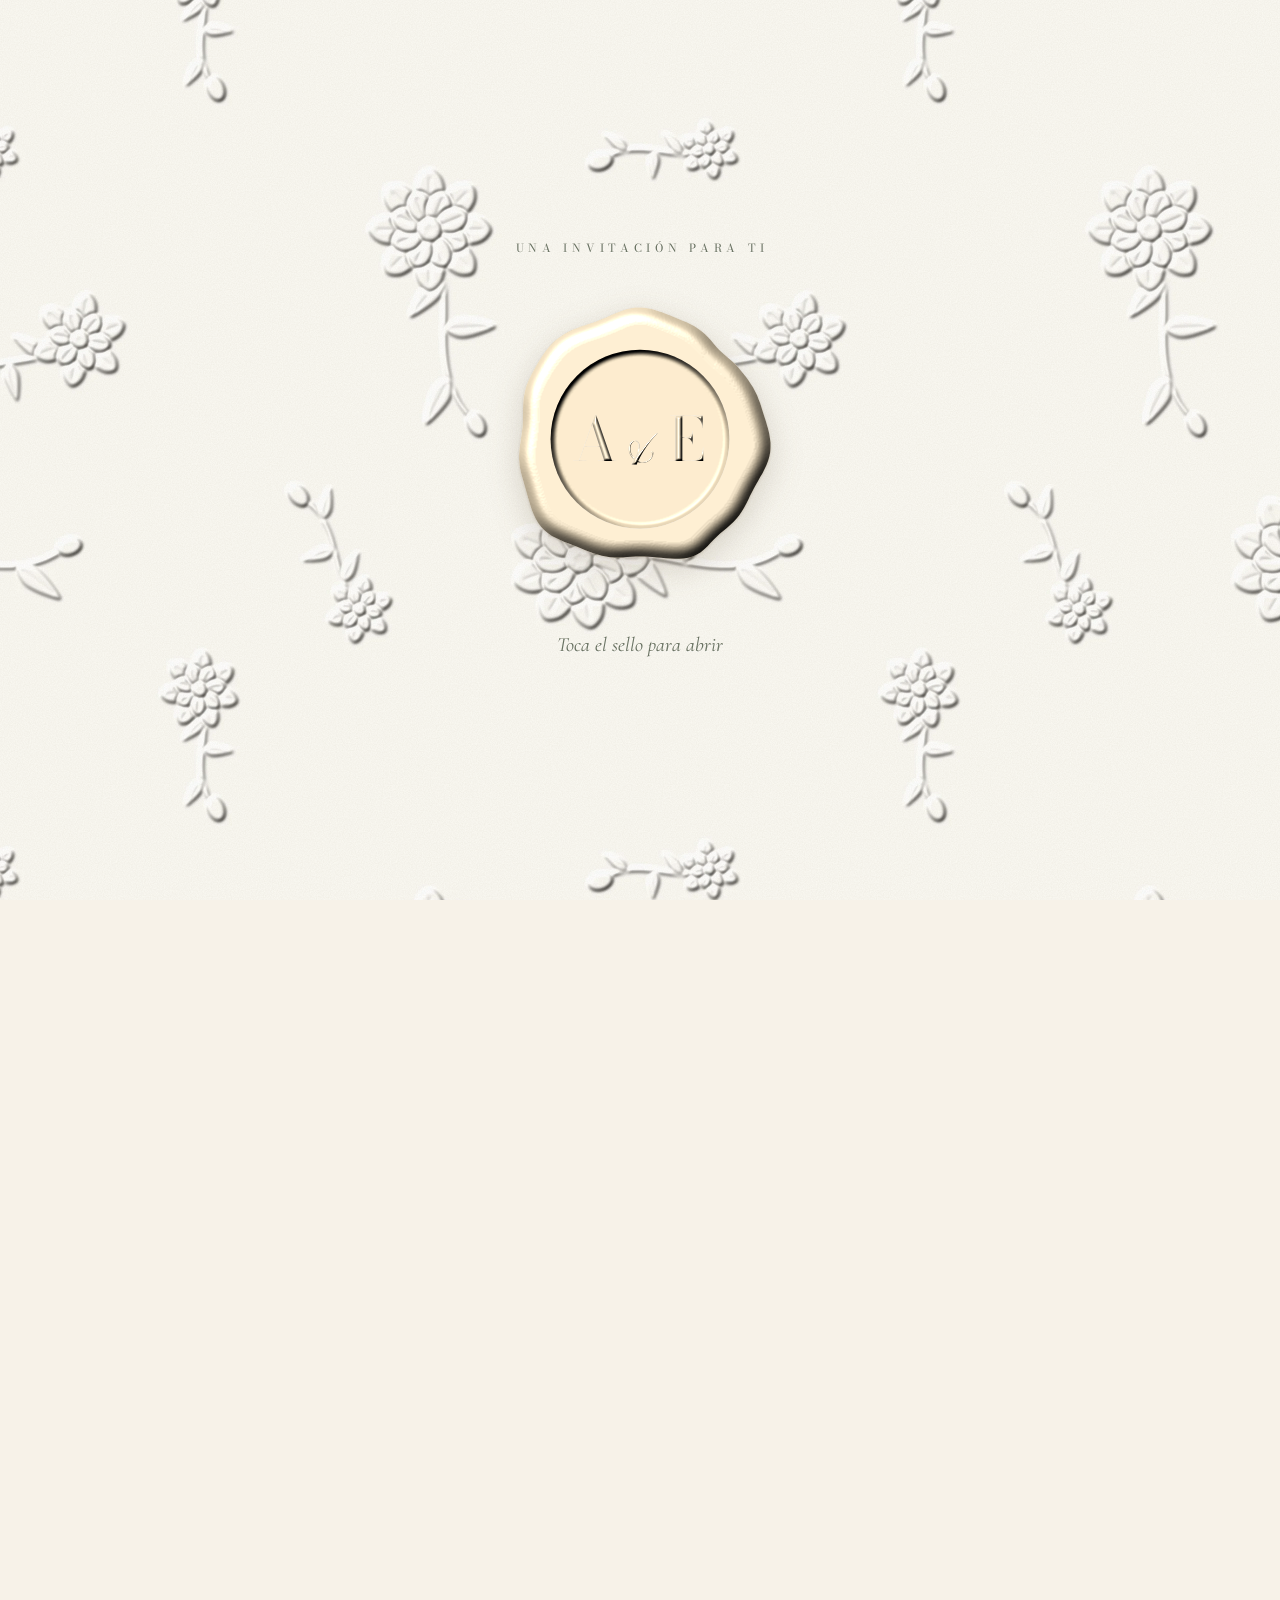
==== index.html @ f3f6ae19 "Unir main (sello de cera) con las aves del paraíso en acuarela Co-Authored-By: Claude Opus 5.5 <nore" ====
<!doctype html>
<html lang="es">
<head>
  <meta charset="utf-8">
  <meta name="viewport" content="width=device-width, initial-scale=1, viewport-fit=cover">
  <title>Alejandra &amp; Eliav · Nuestra boda</title>
  <meta name="description" content="Invitación a la ceremonia civil de Alejandra y Eliav en Casa Maka, Tetelpan, Ciudad de México.">
  <meta name="robots" content="noindex, nofollow">
  <meta name="theme-color" content="#F7F2E8">
  <meta name="color-scheme" content="light">
  <meta property="og:title" content="Alejandra &amp; Eliav · Nuestra boda">
  <meta property="og:description" content="Te invitamos a celebrar con nosotros en Tetelpan.">
  <meta property="og:type" content="website">
  <meta property="og:url" content="https://synode.space/">
  <link rel="icon" href="img/favicon.svg" type="image/svg+xml">
  <link rel="preconnect" href="https://fonts.googleapis.com">
  <link rel="preconnect" href="https://fonts.gstatic.com" crossorigin>
  <link rel="stylesheet" href="https://fonts.googleapis.com/css2?family=Bodoni+Moda:ital,opsz,wght@0,6..96,400..700;1,6..96,400..600&family=Cormorant+Garamond:ital,wght@0,400;0,500;1,300;1,400;1,500&family=Pinyon+Script&display=swap">
  <link rel="preload" as="image" href="img/escenas/relieve-flores.webp" type="image/webp">
  <link rel="preload" as="image" href="img/escenas/t-montes.webp" type="image/webp">
  <link rel="stylesheet" href="css/site.css">
  <script>document.documentElement.classList.add("js", "sellado");</script>
  <script src="js/config.js"></script>
</head>
<body>

<!-- Papel de algodón fijo y la marca de la plancha: no se mueven nunca -->
<div class="papel" aria-hidden="true"></div>
<div class="plancha" aria-hidden="true"></div>

<!-- Sello de cera crema: resina prensada con un sello de latón. Solo A & E, sin texto en la orilla. -->
<svg class="sprite" aria-hidden="true" focusable="false">
  <defs>
      <filter id="cera" x="-15%" y="-15%" width="130%" height="130%" color-interpolation-filters="sRGB">
        <feGaussianBlur in="SourceAlpha" stdDeviation="5.5" result="h"/>
        <feDiffuseLighting in="h" surfaceScale="7" diffuseConstant="1.14" lighting-color="#fff" result="dif"><feDistantLight azimuth="235" elevation="52"/></feDiffuseLighting>
        <feSpecularLighting in="h" surfaceScale="7" specularConstant="0.5" specularExponent="18" lighting-color="#fff" result="esp"><feDistantLight azimuth="235" elevation="52"/></feSpecularLighting>
        <feComposite in="dif" in2="SourceAlpha" operator="in" result="difIn"/>
        <feComposite in="esp" in2="SourceAlpha" operator="in" result="espIn"/>
        <feBlend in="SourceGraphic" in2="difIn" mode="multiply" result="base"/>
        <feComposite in="base" in2="espIn" operator="arithmetic" k2="1" k3="1"/>
      </filter>
      <filter id="cera-hundida" x="-15%" y="-15%" width="130%" height="130%" color-interpolation-filters="sRGB">
        <feGaussianBlur in="SourceAlpha" stdDeviation="2.4" result="h"/>
        <feDiffuseLighting in="h" surfaceScale="-4.5" diffuseConstant="1.22" lighting-color="#fff" result="dif"><feDistantLight azimuth="235" elevation="52"/></feDiffuseLighting>
        <feSpecularLighting in="h" surfaceScale="-4.5" specularConstant="0.28" specularExponent="14" lighting-color="#fff" result="esp"><feDistantLight azimuth="235" elevation="52"/></feSpecularLighting>
        <feComposite in="dif" in2="SourceAlpha" operator="in" result="difIn"/>
        <feComposite in="esp" in2="SourceAlpha" operator="in" result="espIn"/>
        <feBlend in="SourceGraphic" in2="difIn" mode="multiply" result="base"/>
        <feComposite in="base" in2="espIn" operator="arithmetic" k2="1" k3="1"/>
      </filter>
      <filter id="cera-letra" x="-15%" y="-15%" width="130%" height="130%" color-interpolation-filters="sRGB">
        <feGaussianBlur in="SourceAlpha" stdDeviation="1.1" result="h"/>
        <feDiffuseLighting in="h" surfaceScale="2.6" diffuseConstant="1.22" lighting-color="#fff" result="dif"><feDistantLight azimuth="235" elevation="52"/></feDiffuseLighting>
        <feSpecularLighting in="h" surfaceScale="2.6" specularConstant="0.45" specularExponent="22" lighting-color="#fff" result="esp"><feDistantLight azimuth="235" elevation="52"/></feSpecularLighting>
        <feComposite in="dif" in2="SourceAlpha" operator="in" result="difIn"/>
        <feComposite in="esp" in2="SourceAlpha" operator="in" result="espIn"/>
        <feBlend in="SourceGraphic" in2="difIn" mode="multiply" result="base"/>
        <feComposite in="base" in2="espIn" operator="arithmetic" k2="1" k3="1"/>
      </filter>
    <symbol id="sello-cera" viewBox="0 0 240 240">
      <path d="M227.5 120.0L228.0 123.8L228.0 127.6L227.8 131.3L227.1 135.1L226.1 138.7L224.7 142.3L223.1 145.7L221.4 149.1L219.5 152.3L217.7 155.5L215.9 158.7L214.1 161.9L212.5 165.1L210.9 168.3L209.4 171.6L207.7 174.8L206.0 178.0L204.1 181.1L202.0 184.1L199.8 186.9L197.3 189.6L194.6 192.1L191.9 194.4L189.1 196.7L186.3 199.1L183.7 201.5L181.1 204.0L178.5 206.7L175.9 209.5L173.2 212.1L170.3 214.5L167.1 216.5L163.7 218.1L160.0 219.1L156.3 219.7L152.5 220.0L148.7 220.0L144.9 219.8L141.2 219.5L137.5 219.2L133.9 218.8L130.3 218.4L126.9 218.2L123.4 218.0L120.0 218.0L116.6 218.1L113.1 218.3L109.6 218.5L106.1 218.8L102.6 218.9L99.0 218.9L95.4 218.6L91.9 218.1L88.4 217.4L84.9 216.5L81.5 215.3L78.1 214.1L74.8 212.8L71.4 211.4L68.0 210.1L64.6 208.7L61.1 207.4L57.5 206.0L54.0 204.5L50.5 202.8L47.1 201.0L43.9 198.8L40.9 196.4L38.3 193.6L35.9 190.6L33.9 187.3L32.2 183.8L30.7 180.2L29.5 176.6L28.4 172.9L27.3 169.3L26.3 165.7L25.3 162.2L24.3 158.7L23.3 155.2L22.3 151.7L21.4 148.3L20.7 144.8L20.2 141.2L19.9 137.6L19.9 134.1L20.1 130.5L20.5 127.0L21.0 123.5L21.5 120.0L22.1 116.6L22.5 113.2L22.9 109.8L23.1 106.4L23.2 102.9L23.2 99.4L23.2 95.9L23.3 92.3L23.5 88.7L24.0 85.0L24.7 81.5L25.6 78.0L26.8 74.6L28.3 71.2L29.9 68.0L31.6 64.7L33.3 61.6L35.2 58.4L37.1 55.2L39.1 52.1L41.2 49.0L43.4 46.1L45.9 43.2L48.5 40.6L51.3 38.1L54.3 35.9L57.4 33.9L60.7 32.1L64.1 30.5L67.5 29.1L71.0 27.8L74.5 26.7L77.9 25.5L81.4 24.4L84.7 23.1L88.1 21.8L91.4 20.4L94.8 18.9L98.2 17.4L101.7 16.0L105.2 14.6L108.8 13.5L112.5 12.6L116.2 12.1L120.0 12.0L123.8 12.2L127.5 12.8L131.2 13.7L134.8 14.8L138.3 16.0L141.8 17.4L145.2 18.7L148.6 20.1L152.0 21.5L155.4 22.9L158.7 24.3L161.9 25.9L165.1 27.6L168.1 29.5L171.0 31.7L173.7 34.0L176.3 36.6L178.7 39.2L181.0 41.9L183.3 44.6L185.6 47.1L188.1 49.5L190.7 51.7L193.3 54.0L196.0 56.2L198.5 58.6L201.0 61.2L203.2 63.9L205.4 66.6L207.6 69.4L209.7 72.3L211.7 75.3L213.6 78.3L215.3 81.5L216.9 84.7L218.2 88.1L219.5 91.5L220.6 94.9L221.7 98.4L222.8 101.9L223.9 105.4L225.0 109.0L226.0 112.6L226.9 116.3Z" fill="#E8D7B8" filter="url(#cera)"/>
      <circle cx="120" cy="121" r="74" fill="#E5D4B5" filter="url(#cera-hundida)"/>
      <g fill="#EADBBF" filter="url(#cera-letra)">
        <text x="82" y="139" text-anchor="middle" font-family="'Bodoni Moda', Georgia, serif" font-size="50" font-weight="500">A</text>
        <text x="120" y="142" text-anchor="middle" font-family="'Pinyon Script', cursive" font-size="54">&amp;</text>
        <text x="159" y="139" text-anchor="middle" font-family="'Bodoni Moda', Georgia, serif" font-size="50" font-weight="500">E</text>
      </g>
    </symbol>
  </defs>
</svg>

<!-- ============ SELLO DE ENTRADA: cera crema sobre papel blanco con flores en relieve; bloquea el scroll hasta abrirse ============ -->
<div class="intro" id="intro" role="dialog" aria-modal="true" aria-labelledby="intro-titulo">
  <p class="intro__para" id="intro-titulo">Una invitación para ti</p>

  <button class="sello" id="sello" type="button" aria-label="Abrir la invitación" disabled>
    <svg class="sello__arte" viewBox="0 0 240 240" aria-hidden="true"><use href="#sello-cera"/></svg>
    <span class="sello__aro" aria-hidden="true"></span>
  </button>

  <p class="intro__pista" aria-live="polite"><span class="intro__cargando">Preparando tu invitación…</span><span class="intro__toca">Toca el sello para abrir</span></p>
</div>

<main>

  <!-- ============ ESCENA 1 · Tetelpan y aves del paraíso ============ -->
  <section class="escena escena--tetelpan" id="inicio" data-escena aria-label="Nos casamos">
    <div class="escena__escenario">
      <div class="capas" aria-hidden="true">
        <img class="capa capa--ancha capa--montes" data-capa data-y="-3" src="img/escenas/t-montes.webp" alt="" width="1440" height="900" fetchpriority="high">
        <img class="capa capa--tallos" data-capa data-y="-6" data-s=".06" src="img/escenas/t-tallos.webp" alt="" width="504" height="1000">
        <img class="capa capa--pintura" data-capa data-y="-9" data-s=".1" src="img/escenas/t-pintura.webp" alt="" width="564" height="757">
        <img class="capa capa--ramo" data-capa data-y="-14" data-s=".12" src="img/escenas/t-ramo.webp" alt="" width="807" height="841">
      </div>

      <div class="escena__texto">
        <div class="fase fase--portada" data-fase="0 .64">
          <p class="volada prensa">Tetelpan · Ciudad de México</p>
          <h1 class="nombres">
            <span class="nombres__uno prensa letras">Alejandra</span>
            <span class="nombres__y prensa">&amp;</span>
            <span class="nombres__dos prensa letras">Eliav</span>
          </h1>
          <div class="fase fase--anidada" data-fase=".3 .64">
            <p class="sobrelinea prensa">Nos casamos · Ceremonia civil</p>
            <div class="filete prensa" aria-hidden="true"><span></span><i></i><span></span></div>
            <p class="fecha prensa" data-boda="fecha-larga">Fecha por confirmar</p>
          </div>
        </div>

        <div class="fase fase--invitacion" data-fase=".64 1.01">
          <span class="monograma prensa" aria-hidden="true">A<i>&amp;</i>E</span>
          <p class="parrafo-grande prensa">Queremos invitarte a conmemorar esta unión.</p>
          <div class="padres">
            <div class="prensa"><h2 class="etiqueta">Padres del novio</h2><p>Por confirmar</p></div>
            <div class="prensa"><h2 class="etiqueta">Padres de la novia</h2><p>Por confirmar</p></div>
          </div>
        </div>
      </div>

      <a class="desliza" href="#historia"><span>Desliza</span><i aria-hidden="true"></i></a>
    </div>
  </section>

  <!-- ============ SECCIÓN 2 · Fotos de la pareja ============ -->
  <section class="historia" id="historia" aria-labelledby="historia-titulo">
    <header class="encabezado">
      <p class="encabezado__script prensa">Nuestra historia</p>
      <h2 class="encabezado__titulo prensa" id="historia-titulo">Alejandra <i>&amp;</i> Eliav</h2>
      <div class="filete prensa" aria-hidden="true"><span></span><i></i><span></span></div>
    </header>

    <div class="album">
      <figure class="lamina lamina--1" data-vel="-.06">
        <div class="lamina__papel prensa">
          <div class="foto" data-foto="img/foto-1.webp"><span class="foto__ciego" aria-hidden="true">A<i>&amp;</i>E</span></div>
          <figcaption><span class="lamina__num">I</span>Cómo nos conocimos</figcaption>
        </div>
      </figure>
      <figure class="lamina lamina--2" data-vel=".08">
        <div class="lamina__papel prensa">
          <div class="foto" data-foto="img/foto-2.webp"><span class="foto__ciego" aria-hidden="true">A<i>&amp;</i>E</span></div>
          <figcaption><span class="lamina__num">II</span>La propuesta</figcaption>
        </div>
      </figure>
      <figure class="lamina lamina--3" data-vel="-.03">
        <div class="lamina__papel prensa">
          <div class="foto" data-foto="img/foto-3.webp"><span class="foto__ciego" aria-hidden="true">A<i>&amp;</i>E</span></div>
          <figcaption><span class="lamina__num">III</span>Para siempre</figcaption>
        </div>
      </figure>
    </div>
  </section>

  <!-- ============ ESCENA 3 · El arco de Casa Maka ============ -->
  <section class="escena escena--arco" id="lugar" data-escena aria-label="Dónde y cuándo">
    <div class="escena__escenario">
      <div class="capas capas--arco" aria-hidden="true">
        <img class="capa capa--ancha" data-capa data-y="-3" data-s=".05" src="img/escenas/a-muro.webp" alt="" width="2400" height="1500" loading="lazy">
        <img class="capa capa--ancha" data-capa data-y="-7" data-s=".07" src="img/escenas/a-enredadera.webp" alt="" width="2400" height="1500" loading="lazy">
        <img class="capa capa--ancha capa--bajo" data-capa data-y="-9" data-s=".14" src="img/escenas/a-plantas.webp" alt="" width="2400" height="1500" loading="lazy">
      </div>

      <div class="escena__texto escena__texto--arco">
        <div class="fase" data-fase="0 .36">
          <p class="encabezado__script prensa">Dónde y cuándo</p>
          <h2 class="lugar__nombre prensa letras">Casa Maka</h2>
          <p class="lugar__dir prensa">Calle Maka, Tetelpan, Ciudad de México</p>
        </div>
        <div class="fase" data-fase=".36 .68">
          <h3 class="etiqueta prensa">Ceremonia civil</h3>
          <p class="lugar__hora prensa">Hora por confirmar</p>
          <p class="lugar__dir prensa">Casa Maka · Tetelpan</p>
          <a class="boton prensa" href="https://www.google.com/maps/search/?api=1&amp;query=Casa%20Maka%2C%20Calle%20Maka%2C%20Tetelpan%2C%20Ciudad%20de%20M%C3%A9xico" target="_blank" rel="noopener">Ver mapa</a>
        </div>
        <div class="fase" data-fase=".68 1.01">
          <h3 class="etiqueta prensa">Recepción</h3>
          <p class="lugar__hora prensa">Hora por confirmar</p>
          <p class="lugar__dir prensa">Lugar por confirmar</p>
        </div>
      </div>
    </div>
  </section>

  <!-- ============ Cuenta regresiva ============ -->
  <section class="seccion" id="cuenta" aria-labelledby="cuenta-titulo">
    <header class="encabezado">
      <p class="encabezado__script prensa">Faltan</p>
      <h2 class="encabezado__titulo prensa" id="cuenta-titulo">Cuenta regresiva</h2>
    </header>
    <div class="cuenta" data-cuenta>
      <div class="prensa"><b data-c="d">—</b><span>Días</span></div>
      <div class="prensa"><b data-c="h">—</b><span>Horas</span></div>
      <div class="prensa"><b data-c="m">—</b><span>Minutos</span></div>
      <div class="prensa"><b data-c="s">—</b><span>Segundos</span></div>
    </div>
    <p class="nota prensa" data-cuenta-nota>La fecha se anunciará muy pronto.</p>
    <a class="boton boton--linea prensa" data-calendario href="#" target="_blank" rel="noopener" hidden>Agregar al calendario</a>
  </section>

  <!-- ============ Itinerario ============ -->
  <section class="seccion" id="itinerario" aria-labelledby="itinerario-titulo">
    <header class="encabezado">
      <p class="encabezado__script prensa">El gran día</p>
      <h2 class="encabezado__titulo prensa" id="itinerario-titulo">Itinerario</h2>
    </header>
    <ol class="programa">
      <li class="prensa"><span class="programa__que">Ceremonia civil</span><span class="programa__puntos" aria-hidden="true"></span><span class="programa__hora">— : —</span></li>
      <li class="prensa"><span class="programa__que">Cóctel de bienvenida</span><span class="programa__puntos" aria-hidden="true"></span><span class="programa__hora">— : —</span></li>
      <li class="prensa"><span class="programa__que">Entrada de los novios</span><span class="programa__puntos" aria-hidden="true"></span><span class="programa__hora">— : —</span></li>
      <li class="prensa"><span class="programa__que">Cena</span><span class="programa__puntos" aria-hidden="true"></span><span class="programa__hora">— : —</span></li>
      <li class="prensa"><span class="programa__que">Primer baile</span><span class="programa__puntos" aria-hidden="true"></span><span class="programa__hora">— : —</span></li>
      <li class="prensa"><span class="programa__que">¡A bailar!</span><span class="programa__puntos" aria-hidden="true"></span><span class="programa__hora">— : —</span></li>
    </ol>
  </section>

  <!-- ============ Detalles ============ -->
  <section class="seccion" id="detalles" aria-labelledby="detalles-titulo">
    <header class="encabezado">
      <p class="encabezado__script prensa">Para tomar en cuenta</p>
      <h2 class="encabezado__titulo prensa" id="detalles-titulo">Detalles</h2>
    </header>
    <div class="detalles">
      <article class="detalle prensa">
        <h3 class="etiqueta">Código de vestimenta</h3>
        <p class="detalle__grande">Formal rústico</p>
        <p>Te sugerimos tonos suaves y naturales. Reservamos el blanco para la novia.</p>
        <ul class="muestras" aria-label="Paleta sugerida">
          <li style="--c:#E9D3C6" title="Rubor"></li>
          <li style="--c:#EDE0BF" title="Mantequilla"></li>
          <li style="--c:#C3CDB6" title="Salvia"></li>
          <li style="--c:#B9C9CC" title="Maguey"></li>
          <li style="--c:#A8502E" title="Terracota"></li>
        </ul>
      </article>
      <article class="detalle prensa">
        <h3 class="etiqueta">Mesa de regalos</h3>
        <p class="detalle__grande">Tu presencia</p>
        <p>Es nuestro mejor regalo. Si deseas tener un detalle con nosotros, la mesa de regalos estará disponible próximamente.</p>
      </article>
      <article class="detalle prensa">
        <h3 class="etiqueta">Comparte</h3>
        <p class="detalle__grande" data-boda="hashtag">#AlejandraYEliav</p>
        <p>Usa nuestro hashtag en tus fotos para que podamos revivir el día contigo.</p>
      </article>
    </div>
  </section>

  <!-- ============ RSVP ============ -->
  <section class="seccion" id="confirmar" aria-labelledby="confirmar-titulo">
    <header class="encabezado">
      <p class="encabezado__script prensa">Te esperamos</p>
      <h2 class="encabezado__titulo prensa" id="confirmar-titulo">Confirma tu asistencia</h2>
      <p class="nota prensa" data-boda="confirmar-antes" hidden></p>
    </header>

    <form class="tarjeta rsvp prensa" id="rsvp" novalidate>
      <label class="campo">
        <span>Nombre completo</span>
        <input name="nombre" type="text" autocomplete="name" required>
      </label>
      <fieldset class="campo campo--opciones">
        <legend>¿Nos acompañas?</legend>
        <label><input type="radio" name="asiste" value="Sí, ahí estaré" checked> <span>Sí, ahí estaré</span></label>
        <label><input type="radio" name="asiste" value="No podré asistir"> <span>No podré asistir</span></label>
      </fieldset>
      <label class="campo">
        <span>Número de personas</span>
        <select name="personas">
          <option>1</option><option>2</option><option>3</option><option>4</option><option>5</option>
        </select>
      </label>
      <label class="campo">
        <span>Mensaje para los novios <em>(opcional)</em></span>
        <textarea name="mensaje" rows="3"></textarea>
      </label>
      <button class="boton" type="submit">Enviar confirmación</button>
      <p class="rsvp__estado" role="status" aria-live="polite"></p>
    </form>
  </section>

  <footer class="pie">
    <svg class="pie__sello prensa" viewBox="0 0 240 240" aria-hidden="true"><use href="#sello-cera"/></svg>
    <p class="pie__gracias prensa">Gracias por ser parte de nuestra historia</p>
    <p class="pie__fecha prensa" data-boda="fecha-corta"></p>
  </footer>
</main>

<script src="js/escenas.js"></script>
<script src="js/sello.js"></script>
<script src="js/invitacion.js"></script>
</body>
</html>
---- css/site.css ----
/* synode.space · Invitación de boda Alejandra & Eliav
   Impresión en prensa (letterpress) sobre papel de algodón fijo, con escenas de acuarela y gouache en parallax. */

:root {
  --papel: #F7F2E8;
  --papel-claro: #FCFAF5;
  --papel-sombra: #E7DFD0;
  --tinta: #2D3832;          /* verde casi negro, tinta de prensa */
  --tinta-suave: #66705F;
  --terracota: #A8502E;      /* ladrillo del arco */
  --terracota-osc: #84391D;
  --agave: #4F6F78;          /* azul del maguey */
  --oro: #B6975E;

  --f-display: "Bodoni Moda", "Didot", "Bodoni 72", Georgia, serif;
  --f-texto: "Cormorant Garamond", Garamond, Georgia, serif;
  --f-script: "Pinyon Script", "Snell Roundhand", cursive;

  /* Bajorrelieve: la tinta queda hundida en el papel */
  --hundido: 0 1px 0 rgba(255, 255, 255, .75), 0 -.5px 0 rgba(80, 60, 35, .22);
  --hundido-ciego: 0 1.5px 0 rgba(255, 255, 255, .95), 0 -1px 0 rgba(110, 85, 50, .28);
  --plancha: inset 0 2px 3px -1px rgba(90, 70, 45, .24), inset 0 -1px 0 rgba(255, 255, 255, .9), 0 1px 0 rgba(255, 255, 255, .8);

  --grano: url("data:image/svg+xml,%3Csvg xmlns='http://www.w3.org/2000/svg' width='280' height='280'%3E%3Cfilter id='g'%3E%3CfeTurbulence type='fractalNoise' baseFrequency='.85' numOctaves='3' stitchTiles='stitch'/%3E%3CfeColorMatrix values='0 0 0 0 .4 0 0 0 0 .33 0 0 0 0 .24 0 0 0 .13 0'/%3E%3C/filter%3E%3Crect width='100%25' height='100%25' filter='url(%23g)'/%3E%3C/svg%3E");
  --fibras: url("data:image/svg+xml,%3Csvg xmlns='http://www.w3.org/2000/svg' width='500' height='500'%3E%3Cfilter id='f'%3E%3CfeTurbulence type='fractalNoise' baseFrequency='.012 .16' numOctaves='2' seed='3' stitchTiles='stitch'/%3E%3CfeColorMatrix values='0 0 0 0 .55 0 0 0 0 .48 0 0 0 0 .38 0 0 0 .32 -.17'/%3E%3C/filter%3E%3Crect width='100%25' height='100%25' filter='url(%23f)'/%3E%3C/svg%3E");
  --moteado: url("data:image/svg+xml,%3Csvg xmlns='http://www.w3.org/2000/svg' width='700' height='700'%3E%3Cfilter id='m'%3E%3CfeTurbulence type='fractalNoise' baseFrequency='.01 .0157' numOctaves='4' seed='8' stitchTiles='stitch'/%3E%3CfeColorMatrix values='0 0 0 0 .62 0 0 0 0 .55 0 0 0 0 .44 0 0 0 .1 -.035'/%3E%3C/filter%3E%3Crect width='100%25' height='100%25' filter='url(%23m)'/%3E%3C/svg%3E");

  color-scheme: light;
}

*, *::before, *::after { box-sizing: border-box; }
html { -webkit-text-size-adjust: 100%; scroll-behavior: smooth; }

body {
  margin: 0;
  background: var(--papel);
  color: var(--tinta);
  font-family: var(--f-texto);
  font-size: clamp(1.08rem, 1rem + .35vw, 1.25rem);
  line-height: 1.6;
  -webkit-font-smoothing: antialiased;
  overflow-x: hidden;
}
main { position: relative; z-index: 1; overflow-x: clip; }
img { display: block; max-width: 100%; }
[hidden] { display: none !important; }
.sprite { position: absolute; width: 0; height: 0; overflow: hidden; }
a { color: inherit; }
button, input, select, textarea { font: inherit; color: inherit; }
:focus-visible { outline: 2px dashed var(--terracota); outline-offset: 4px; }

/* ===================== PAPEL FIJO ===================== */
/* Algodón crema con fibras, grano y moteado. Fijo: el contenido pasa por encima. 100lvh evita saltos en móvil. */
.papel {
  position: fixed; left: 0; top: 0; width: 100%; height: 100vh; height: 100lvh;
  z-index: 0; pointer-events: none;
  background:
    radial-gradient(ellipse at 50% 40%, transparent 55%, rgba(160, 130, 90, .1) 100%),
    var(--grano), var(--fibras), var(--moteado),
    var(--papel);
}
/* Marca de la plancha: el borde que deja la prensa alrededor del pliego */
.plancha {
  position: fixed; inset: clamp(8px, 1.6vw, 18px);
  z-index: 40; pointer-events: none;
  border-radius: 2px;
  box-shadow: var(--plancha);
}
.plancha::after {
  content: ""; position: absolute; inset: 7px;
  box-shadow: inset 0 1px 1px -.5px rgba(90, 70, 45, .2), inset 0 -.5px 0 rgba(255, 255, 255, .8);
}

/* ===================== SELLO DE ENTRADA ===================== */
html.sellado, html.sellado body { overflow: hidden; height: 100%; overscroll-behavior: none; }
.intro { display: none; }
.js .intro {
  position: fixed; inset: 0; z-index: 60;
  background: var(--grano), url("../img/escenas/relieve-flores.webp") center / 720px 720px repeat, #FCFBF8;
  display: grid; place-content: center; justify-items: center; gap: clamp(20px, 4vh, 38px);
  padding: 16px; text-align: center; touch-action: none;
  transition: opacity 1.3s ease, visibility 0s linear 1.3s;
}
.js main { opacity: 0; transition: opacity 1.4s ease .3s; }
.abierta main { opacity: 1; }
.intro.se-va { opacity: 0; visibility: hidden; }

.intro__para { margin: 0; font-family: var(--f-display); font-size: .7rem; letter-spacing: .42em; text-transform: uppercase; color: var(--tinta-suave); margin-right: -.42em; text-shadow: var(--hundido); }
.intro__pista { margin: 0; min-height: 1.6em; font-style: italic; color: var(--tinta-suave); text-shadow: var(--hundido); }
.intro__toca { display: none; }
.listo .intro__cargando { display: none; }
.listo .intro__toca { display: inline; animation: latido 2.6s ease-in-out infinite; }
.abriendo .intro__para, .abriendo .intro__pista { opacity: 0; transition: opacity .6s ease; }
@keyframes latido { 50% { opacity: .45; } }

.sello {
  position: relative; width: min(64vw, 290px); aspect-ratio: 1;
  padding: 0; border: 0; background: none; border-radius: 50%; cursor: pointer;
  -webkit-tap-highlight-color: transparent;
  opacity: 0; scale: .9;
  transition: opacity 1.2s ease, scale 1.2s cubic-bezier(.2, .8, .2, 1);
}
.listo .sello { opacity: 1; scale: 1; }
.sello:disabled { cursor: progress; }
.sello:focus-visible { outline-offset: 10px; }
.sello__arte {
  width: 100%; height: 100%; overflow: visible;
  filter: drop-shadow(0 1px 1px rgba(90, 70, 45, .18)) drop-shadow(0 10px 16px rgba(90, 70, 45, .2));
  transition: transform .5s cubic-bezier(.2, .8, .2, 1), filter .5s ease;
}
.listo .sello:hover .sello__arte { transform: translateY(-2px) rotate(-2deg); }
.sello__aro { position: absolute; inset: -9%; border-radius: 50%; box-shadow: var(--plancha); opacity: 0; pointer-events: none; }
.listo .sello__aro { animation: aro 2.6s ease-out infinite; }
@keyframes aro { 0% { transform: scale(.82); opacity: .9; } 100% { transform: scale(1.12); opacity: 0; } }

/* La perforadora baja: el sello se hunde, luego se levanta y se aparta */
.abriendo .sello { pointer-events: none; }
.abriendo .sello__aro { animation: none; }
.abriendo .sello__arte { transform: scale(.93); filter: drop-shadow(0 .5px .5px rgba(90, 70, 45, .3)) drop-shadow(0 3px 5px rgba(90, 70, 45, .2)); transition-duration: .22s; }
.intro.se-va .sello__arte { transform: translateY(-6vh) scale(1.08) rotate(-6deg); filter: blur(1.5px) drop-shadow(0 30px 30px rgba(90, 70, 45, .2)); transition: transform 1.3s cubic-bezier(.5, 0, .2, 1), filter 1.3s ease; }

/* ===================== PRENSA: aparición de la tinta por fases ===================== */
.etiqueta, .volada, .sobrelinea, .fecha, .nombres, .lugar__nombre, .encabezado__titulo, .parrafo-grande, .padres p,
.lugar__dir, .lugar__hora, .programa, .detalle, .nota, .cuenta, .pie, figcaption {
  text-shadow: var(--hundido);
}

.js .prensa {
  opacity: 0;
  transform: translateY(-5px) scale(1.012);
  filter: blur(2.4px);
  transition: opacity .5s ease, transform .6s ease, filter .5s ease;
}
.js .prensa.impresa {
  opacity: 1; transform: none; filter: none;
  transition: opacity 1s ease var(--rd, 0s), transform 1.2s cubic-bezier(.2, .8, .2, 1) var(--rd, 0s), filter 1s ease var(--rd, 0s);
}
/* Letra por letra, como tipos que golpean el papel */
.js .prensa.letras { opacity: 1; transform: none; filter: none; }
.letras__tipos { display: inline-block; white-space: nowrap; }
.letra { display: inline-block; }
.js .letras .letra {
  opacity: 0; transform: translateY(-.18em) scale(1.08); filter: blur(3px);
  transition: opacity .4s ease, transform .5s ease, filter .4s ease;
}
.js .letras.impresa .letra {
  opacity: 1; transform: none; filter: none;
  transition: opacity .7s ease calc(var(--rd, 0s) + var(--li) * 55ms), transform .9s cubic-bezier(.2, .9, .25, 1.1) calc(var(--rd, 0s) + var(--li) * 55ms), filter .7s ease calc(var(--rd, 0s) + var(--li) * 55ms);
}
.sr { position: absolute; width: 1px; height: 1px; margin: -1px; overflow: hidden; clip-path: inset(50%); white-space: nowrap; }

/* ===================== ESCENAS CON PARALLAX ===================== */
.escena { position: relative; height: 330vh; }
.escena--arco { height: 320vh; }
.escena__escenario { position: sticky; top: 0; height: 100vh; height: 100svh; overflow: hidden; }
.capas { position: absolute; inset: 0; }
.capa {
  position: absolute; max-width: none; height: auto;
  pointer-events: none; user-select: none; -webkit-user-drag: none;
  will-change: transform;
  opacity: 0;
  transition: opacity 1.8s ease var(--ld, 0s), filter 2.4s ease var(--ld, 0s);
  filter: blur(6px);
}
/* La acuarela «se seca» al cargar: de difusa a nítida, del fondo al frente */
.capa.lista { opacity: 1; filter: none; }
.capa:nth-child(2) { --ld: .25s; } .capa:nth-child(3) { --ld: .5s; } .capa:nth-child(4) { --ld: .6s; }
.capa:nth-child(5) { --ld: .85s; } .capa:nth-child(6) { --ld: 1s; }

.capa--ancha { left: 50%; bottom: 0; width: clamp(170vh, 114%, 250vh); translate: calc(-1 * var(--cx, 50%)) 0; }
.capa--bajo { bottom: -10vh; }
.escena--tetelpan { --cx: 55%; }
.capa--marco-izq { left: 0; bottom: 0; height: 112%; width: auto; translate: -24% 0; }
.capa--marco-der { right: 0; bottom: 0; height: 112%; width: auto; translate: 24% 0; }
/* Montes: la pintura se desvanece abajo, donde entran las aves del paraíso */
.capa--montes { -webkit-mask-image: linear-gradient(#000 64%, transparent 86%); mask-image: linear-gradient(#000 64%, transparent 86%); }
/* Composición de aves del paraíso en acuarela: tallos a la izquierda, pintura a la derecha, ramo al centro */
.capa--tallos, .capa--pintura, .capa--ramo { transform-origin: 50% 100%; width: auto; }
.capa--tallos { left: max(-2vw, -30px); bottom: -3vh; height: min(90vh, 112vw); }
.capa--pintura { right: -3vw; bottom: -7vh; height: min(80vh, 100vw); }
.capa--ramo { left: 50%; bottom: -14vh; height: min(58vh, 60vw); translate: -50% 0; }

.escena__texto {
  position: absolute; inset: 0; z-index: 5;
  display: grid; justify-items: center; align-content: start;
  padding: clamp(56px, 11vh, 130px) 24px 0;
  text-align: center;
  pointer-events: none;
}
/* Claro de papel detrás del texto: la tinta se lee sobre la bruma */
.escena__texto::before {
  content: ""; position: absolute; left: 50%; top: 4vh; translate: -50% 0;
  width: min(118vw, 980px); height: min(66vh, 600px);
  background: radial-gradient(closest-side, rgba(247, 242, 232, .78), rgba(247, 242, 232, .5) 55%, transparent);
  z-index: -1;
}
.escena__texto > .fase { grid-area: 1 / 1; width: min(100%, 760px); }
.fase.impresa { pointer-events: auto; }

/* ---------- Escena 1 ---------- */
.volada, .sobrelinea {
  margin: 0; font-family: var(--f-display); font-weight: 500; font-size: clamp(.62rem, .55rem + .3vw, .8rem);
  letter-spacing: .42em; text-transform: uppercase; color: var(--tinta-suave); margin-right: -.42em;
}
.volada { margin-bottom: clamp(14px, 2.4vh, 26px); }
.nombres { margin: 0; display: grid; justify-items: center; line-height: .92; font-weight: 400; }
.nombres__uno, .nombres__dos {
  font-family: var(--f-display); font-weight: 400; font-optical-sizing: auto;
  font-size: clamp(2.6rem, 1rem + 8vw, 6.4rem);
  letter-spacing: .02em; color: var(--tinta);
}
.nombres__y { font-family: var(--f-script); font-size: clamp(2.6rem, 1.6rem + 4vw, 4.6rem); color: var(--terracota); line-height: 1; margin: -.06em 0 -.12em; }
.fase--anidada { margin-top: clamp(16px, 3vh, 30px); }
.filete { display: flex; align-items: center; justify-content: center; gap: 12px; margin: 1em auto; }
.filete span { width: min(80px, 16vw); height: 1px; background: var(--tinta-suave); opacity: .55; box-shadow: 0 1px 0 rgba(255, 255, 255, .8); }
.filete i { width: 7px; height: 7px; rotate: 45deg; background: var(--terracota); box-shadow: 0 1px 0 rgba(255, 255, 255, .8); }
.fecha { margin: 0; font-family: var(--f-display); font-style: italic; font-size: clamp(1.05rem, .95rem + .6vw, 1.4rem); }

.monograma { display: inline-block; font-family: var(--f-display); font-weight: 500; font-size: clamp(2rem, 1.6rem + 2vw, 3rem); color: var(--terracota); letter-spacing: .04em; }
.monograma i, .pie__mono i, .encabezado__titulo i, .foto__ciego i { font-family: var(--f-script); font-style: normal; font-weight: 400; margin: 0 .06em; }
.parrafo-grande { margin: .5em auto 0; font-style: italic; font-weight: 400; font-size: clamp(1.4rem, 1.1rem + 1.4vw, 2.1rem); line-height: 1.35; max-width: 20ch; }
.padres { display: grid; grid-template-columns: repeat(2, minmax(0, 1fr)); gap: 24px; margin-top: clamp(22px, 4vh, 44px); }
.padres p { margin: 0; font-size: 1.1em; }
.etiqueta {
  margin: 0 0 .5em; font-family: var(--f-display); font-weight: 500; font-size: .72rem;
  letter-spacing: .32em; text-transform: uppercase; color: var(--terracota);
}

.desliza {
  position: absolute; bottom: clamp(18px, 4vh, 34px); left: 50%; translate: -50% 0; z-index: 6;
  display: grid; justify-items: center; gap: 6px; padding: 9px 14px 7px 18px;
  font-family: var(--f-display); font-size: .6rem; letter-spacing: .38em; text-transform: uppercase; text-decoration: none; color: var(--tinta);
  background: var(--grano), var(--papel); border-radius: 1px; box-shadow: 0 6px 14px -8px rgba(30, 40, 30, .5);
  transition: opacity .6s ease;
}
.desliza i { width: 1px; height: 18px; background: linear-gradient(var(--terracota), transparent); animation: gotea 2.2s ease-in-out infinite; transform-origin: top; }
.desliza.oculto { opacity: 0; pointer-events: none; }
@keyframes gotea { 0% { transform: scaleY(0); } 50% { transform: scaleY(1); } 100% { transform: scaleY(1); opacity: 0; } }

/* ---------- Escena 3: el arco ---------- */
.escena__texto--arco { padding-top: 44vh; color: #FFFDF8; }
.escena__texto--arco::before { content: none; }
.escena__texto--arco :is(.encabezado__script, .lugar__nombre, .lugar__dir, .lugar__hora, .etiqueta) {
  color: #FFFDF8;
  text-shadow: 0 1px 2px rgba(24, 18, 12, .6), 0 2px 14px rgba(24, 18, 12, .45), 0 0 34px rgba(24, 18, 12, .3);
}
.lugar__nombre { margin: 0; font-family: var(--f-display); font-weight: 400; font-size: clamp(2.4rem, 1.2rem + 5vw, 4.8rem); line-height: 1; letter-spacing: .03em; }
.lugar__hora { margin: 0; font-family: var(--f-script); font-size: clamp(1.9rem, 1.5rem + 1.6vw, 2.6rem); color: var(--terracota); line-height: 1.2; }
.lugar__dir { margin: .3em 0 0; font-style: italic; color: var(--tinta-suave); font-size: 1.1em; }

/* ===================== ENCABEZADOS Y BOTONES ===================== */
.encabezado { text-align: center; margin-bottom: clamp(36px, 6vw, 64px); }
.encabezado__script { margin: 0; font-family: var(--f-script); font-size: clamp(1.9rem, 1.4rem + 2vw, 2.8rem); line-height: 1.1; color: var(--terracota); text-shadow: var(--hundido); }
.encabezado__titulo {
  margin: .1em 0 0; font-family: var(--f-display); font-weight: 500;
  font-size: clamp(1.25rem, 1rem + 1.6vw, 2.1rem); letter-spacing: .22em; text-transform: uppercase; margin-right: -.22em;
}
.encabezado__titulo i { text-transform: none; letter-spacing: 0; color: var(--terracota); font-size: 1.3em; }
.nota { font-style: italic; color: var(--tinta-suave); margin: 1.2em auto 0; }

.boton {
  display: inline-block; margin-top: 1.3em; padding: .9em 2.2em;
  font-family: var(--f-display); font-weight: 500; font-size: .72rem; letter-spacing: .3em; text-transform: uppercase; text-decoration: none;
  color: var(--papel-claro); background: var(--terracota);
  border: 0; border-radius: 1px; cursor: pointer;
  box-shadow: inset 0 1px 2px rgba(60, 20, 5, .35), 0 1px 0 rgba(255, 255, 255, .8);
  transition: background .3s ease, color .3s ease;
}
.boton:hover { background: var(--terracota-osc); }
.boton--linea { color: var(--terracota); background: transparent; box-shadow: var(--plancha), inset 0 0 0 1px rgba(168, 80, 46, .55); }
.boton--linea:hover { color: var(--papel-claro); background: var(--terracota); }

/* ===================== SECCIÓN 2: FOTOS ===================== */
.historia { position: relative; padding: clamp(110px, 16vw, 200px) 16px clamp(120px, 18vw, 220px); }
.album {
  display: grid; grid-template-columns: 1fr 1.25fr 1fr; align-items: start;
  gap: clamp(20px, 4vw, 56px); width: min(100%, 1120px); margin: 0 auto;
}
.lamina { margin: 0; will-change: transform; }
.lamina--1 { rotate: -2.2deg; margin-top: 60px; }
.lamina--2 { rotate: 1.2deg; }
.lamina--3 { rotate: -.8deg; margin-top: 130px; }
.lamina__papel {
  padding: clamp(10px, 1.4vw, 16px) clamp(10px, 1.4vw, 16px) 0;
  background: var(--grano), var(--papel-claro);
  box-shadow: 0 1px 1px rgba(60, 45, 30, .08), 0 14px 30px -16px rgba(70, 50, 30, .45), 0 2px 6px -2px rgba(70, 50, 30, .15);
}
.foto {
  position: relative; aspect-ratio: 4 / 5; display: grid; place-items: center; overflow: hidden;
  background:
    radial-gradient(ellipse at 30% 30%, rgba(233, 211, 198, .9), transparent 60%),
    radial-gradient(ellipse at 70% 75%, rgba(185, 201, 204, .8), transparent 60%),
    var(--papel);
  background-size: cover; background-position: center;
  box-shadow: inset 0 2px 4px rgba(60, 45, 30, .25), inset 0 0 0 1px rgba(60, 45, 30, .12);
}
.lamina--2 .foto { aspect-ratio: 5 / 6; }
.foto.con-foto { background-size: cover; }
/* Monograma en relieve ciego (sin tinta) mientras no hay foto */
.foto__ciego { font-family: var(--f-display); font-weight: 500; font-size: clamp(1.8rem, 1rem + 2.4vw, 2.8rem); color: rgba(247, 242, 232, .9); text-shadow: var(--hundido-ciego); }
.foto.con-foto .foto__ciego { display: none; }
.lamina figcaption { display: flex; align-items: baseline; justify-content: center; gap: .6em; padding: .8em .4em 1em; font-style: italic; font-size: 1.1em; }
.lamina__num { font-family: var(--f-display); font-style: normal; font-size: .7rem; letter-spacing: .2em; color: var(--terracota); }

/* ===================== SECCIONES DE TEXTO ===================== */
.seccion { position: relative; padding: clamp(80px, 13vw, 150px) 16px; text-align: center; }

/* Cuenta regresiva: círculos hundidos por la plancha */
.cuenta { display: grid; grid-template-columns: repeat(4, minmax(0, 1fr)); gap: clamp(8px, 2.4vw, 28px); max-width: 640px; margin: 0 auto; }
.cuenta div {
  aspect-ratio: 1; border-radius: 50%; display: grid; place-content: center;
  box-shadow: var(--plancha);
}
.cuenta b { font-family: var(--f-display); font-weight: 400; font-size: clamp(1.4rem, .9rem + 3vw, 2.9rem); line-height: 1; font-variant-numeric: tabular-nums lining-nums; }
.cuenta span { margin-top: .4em; font-family: var(--f-display); font-size: clamp(.48rem, .42rem + .3vw, .66rem); letter-spacing: .22em; text-transform: uppercase; color: var(--tinta-suave); margin-right: -.22em; }

/* Itinerario: como el programa impreso de una cena */
.programa { list-style: none; margin: 0 auto; padding: 0; max-width: 560px; display: grid; gap: 18px; }
.programa li { display: flex; align-items: baseline; gap: 12px; text-align: left; font-size: 1.18em; }
.programa__que { font-style: italic; }
.programa__puntos { flex: 1; border-bottom: 2px dotted rgba(102, 112, 95, .45); translate: 0 -.3em; min-width: 24px; }
.programa__hora { font-family: var(--f-display); font-size: .82em; letter-spacing: .14em; color: var(--terracota); font-variant-numeric: tabular-nums; }

/* Detalles: tres columnas separadas por filetes hundidos */
.detalles { display: grid; grid-template-columns: repeat(3, minmax(0, 1fr)); width: min(100%, 1040px); margin: 0 auto; }
.detalle { padding: 10px clamp(18px, 3vw, 40px); }
.detalle + .detalle { box-shadow: -1px 0 0 rgba(90, 70, 45, .2), -2px 0 0 rgba(255, 255, 255, .8); }
.detalle p { margin: .3em 0 0; }
.detalle__grande { font-family: var(--f-script); font-size: 2rem; color: var(--terracota); line-height: 1.3; overflow-wrap: anywhere; }
.muestras { list-style: none; display: flex; justify-content: center; gap: 10px; padding: 0; margin: 18px 0 0; }
.muestras li { width: 28px; height: 28px; border-radius: 50%; background: var(--c); box-shadow: inset 0 1.5px 2px rgba(60, 40, 20, .3), 0 1px 0 rgba(255, 255, 255, .9); }

/* ===================== RSVP: tarjeta gruesa con la huella de la plancha ===================== */
.tarjeta {
  position: relative; width: min(100%, 580px); margin: 0 auto;
  padding: clamp(36px, 6vw, 56px) clamp(22px, 5vw, 52px);
  background: var(--grano), var(--papel-claro);
  box-shadow: 0 1px 1px rgba(60, 45, 30, .08), 0 22px 40px -24px rgba(70, 50, 30, .5);
}
.tarjeta::before { content: ""; position: absolute; inset: 12px; box-shadow: var(--plancha); pointer-events: none; }
.rsvp { display: grid; gap: 24px; text-align: left; }
.campo { display: grid; gap: 4px; border: 0; margin: 0; padding: 0; }
.campo > span, .campo legend { font-family: var(--f-display); font-weight: 500; font-size: .66rem; letter-spacing: .26em; text-transform: uppercase; color: var(--tinta-suave); padding: 0; }
.campo em { text-transform: none; letter-spacing: 0; font-family: var(--f-texto); }
.campo input[type="text"], .campo select, .campo textarea {
  width: 100%; padding: .45em .1em;
  background: transparent; border: 0; border-radius: 0;
  box-shadow: 0 1px 0 rgba(90, 70, 45, .35), 0 2px 0 rgba(255, 255, 255, .9);
  font-size: 1.12em; transition: box-shadow .2s ease;
}
.campo textarea { resize: vertical; }
.campo input:focus, .campo select:focus, .campo textarea:focus { outline: none; box-shadow: 0 2px 0 var(--terracota); }
.campo--opciones { display: flex; flex-wrap: wrap; gap: 10px 26px; }
.campo--opciones legend { width: 100%; margin-bottom: 6px; }
.campo--opciones label { display: inline-flex; align-items: center; gap: 8px; cursor: pointer; }
.campo--opciones input { accent-color: var(--terracota); width: 18px; height: 18px; }
.rsvp .boton { justify-self: center; margin-top: 4px; }
.rsvp__estado { margin: 0; min-height: 1.4em; text-align: center; font-style: italic; color: var(--terracota-osc); }

/* ===================== PIE ===================== */
/* Pie: papel blanco con flores en relieve y el sello de cera */
.pie {
  position: relative; padding: clamp(110px, 14vw, 170px) 16px clamp(90px, 11vw, 130px); text-align: center;
  background: var(--grano), url("../img/escenas/relieve-flores.webp") center top / 720px 720px repeat, #FCFBF8;
  -webkit-mask-image: linear-gradient(transparent, #000 90px); mask-image: linear-gradient(transparent, #000 90px);
}
.pie__sello {
  display: block; width: clamp(120px, 26vw, 170px); height: auto; margin: 0 auto; overflow: visible;
  filter: drop-shadow(0 1px 1px rgba(90, 70, 45, .18)) drop-shadow(0 10px 14px rgba(90, 70, 45, .2));
}
.js .pie__sello.prensa { transform: translateY(-14px) scale(1.06) rotate(-4deg); }
.js .pie__sello.prensa.impresa { transform: rotate(-4deg); transition-duration: 1s, 1.2s, 1s; }
.pie__gracias { margin: .7em 0 .3em; font-style: italic; font-size: 1.2em; }
.pie__fecha { margin: 0; font-family: var(--f-display); letter-spacing: .3em; font-size: .78rem; color: var(--tinta-suave); }

/* ===================== PANTALLAS ANGOSTAS ===================== */
@media (max-width: 760px) {
  .album { grid-template-columns: 1fr; gap: 56px; width: min(100%, 420px); }
  .lamina--1 { margin: 0 12% 0 0; }
  .lamina--2 { margin: 0 0 0 10%; }
  .lamina--3 { margin: 0 6% 0 4%; }
  .detalles { grid-template-columns: 1fr; gap: 26px; width: min(100%, 460px); }
  .detalle + .detalle { box-shadow: 0 -1px 0 rgba(90, 70, 45, .2), 0 -2px 0 rgba(255, 255, 255, .8); padding-top: 34px; }
}
/* Teléfono vertical: los árboles enmarcan solo la mitad baja y el texto queda sobre el cielo */
@media (max-aspect-ratio: 4/5) {
  .capa--marco-izq { height: 62%; translate: -50% 0; }
  .capa--marco-der { height: 62%; translate: 50% 0; }
  .capa--tallos { height: 60%; left: -10vw; }
  .capa--pintura { height: 50%; right: -16vw; }
  .capa--ramo { height: auto; width: 88vw; bottom: -9vh; }
  .escena__texto { padding-top: clamp(64px, 10vh, 110px); }
  .escena__texto--arco { padding-top: 54vh; }
  /* El arco más lejos para que quepan el maguey y el órgano */
  .escena--arco { --cx: 55%; }
  .capas--arco .capa--ancha { width: 112vh; }
  .capas--arco .capa--bajo { bottom: -6vh; }
  .padres { grid-template-columns: 1fr; gap: 14px; }
}
@media (max-width: 420px) {
  .programa li { font-size: 1.05em; gap: 8px; }
}

/* ===================== MOVIMIENTO REDUCIDO ===================== */
@media (prefers-reduced-motion: reduce) {
  html { scroll-behavior: auto; }
  .js .prensa, .js .letras .letra, .capa, .sello, .sello__arte, .intro, main { transition-duration: .01ms !important; transition-delay: 0s !important; }
  .sello__aro, .intro__toca { animation: none !important; }
  .desliza i { animation: none; }
}
.nombres:focus { outline: none; }
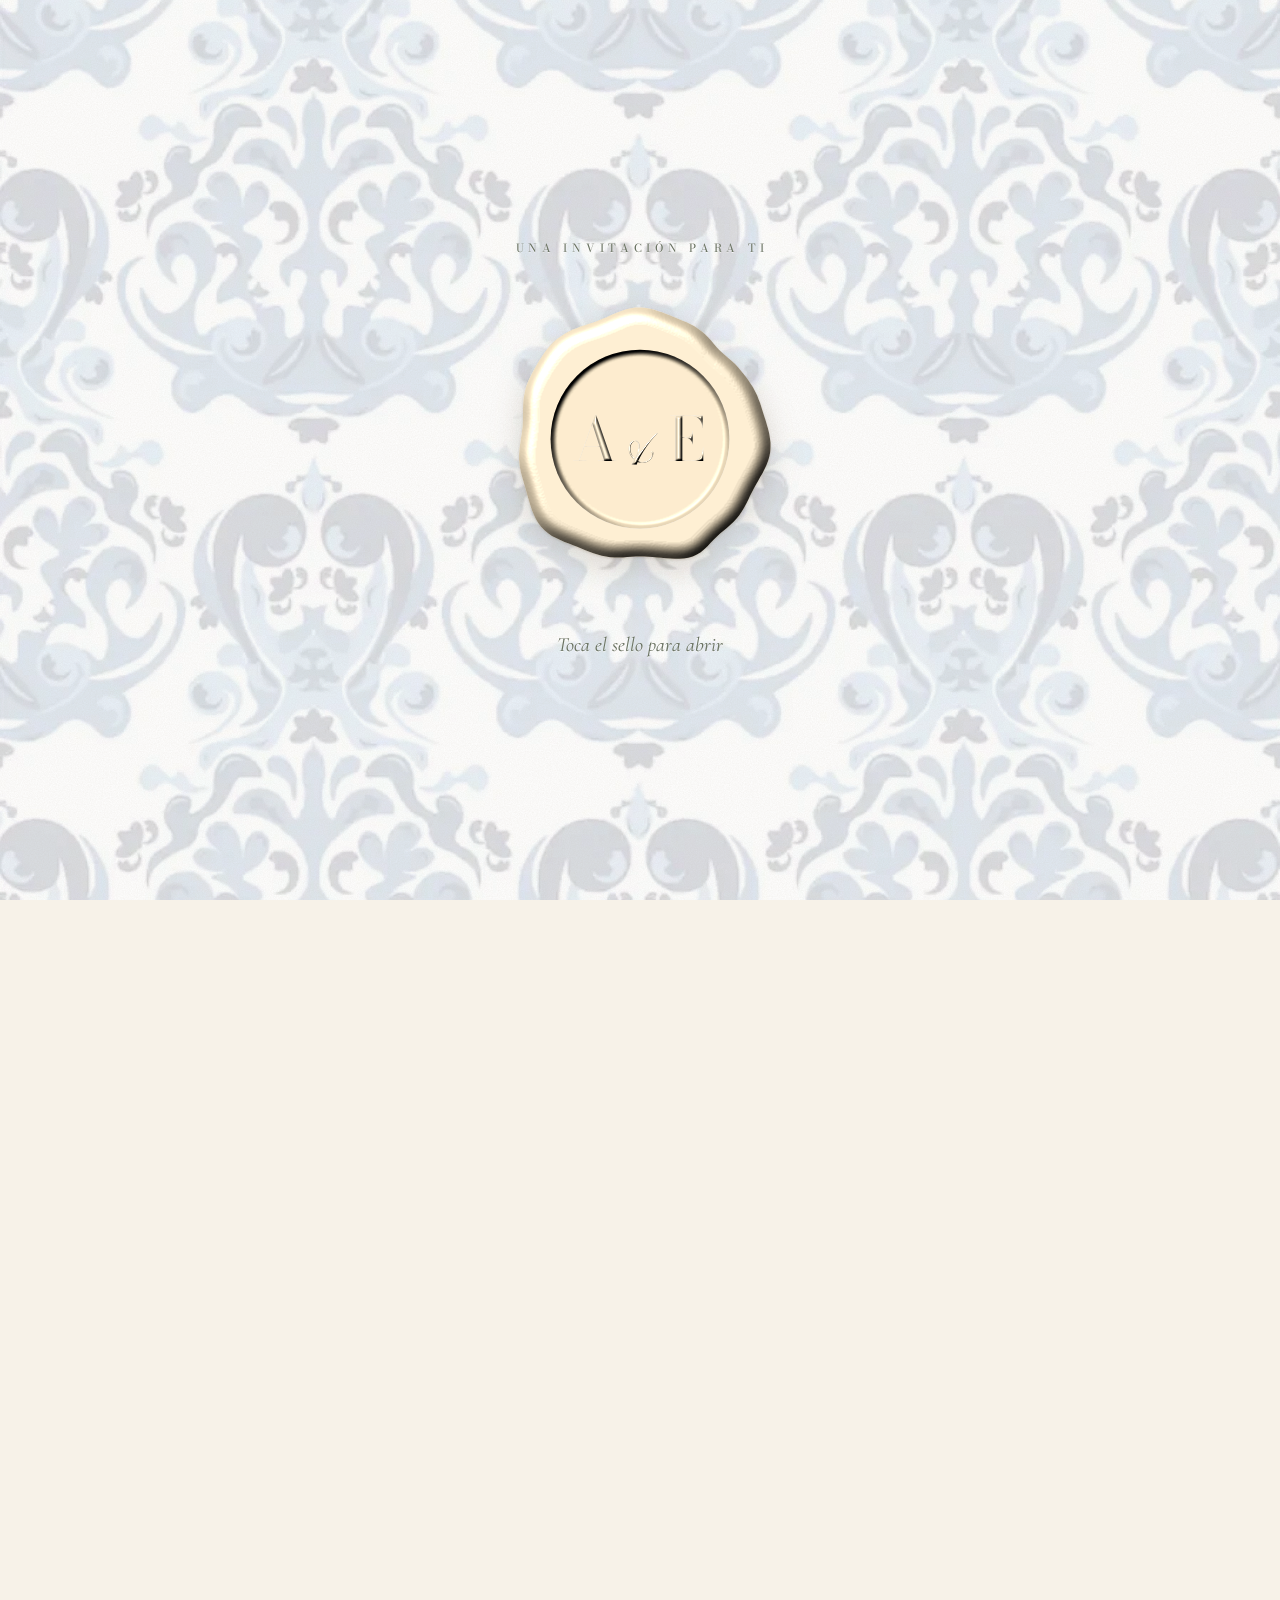
==== commit be9c18c8: "Tallos más altos que la escena, ramo junto a «Nuestra historia» y fondo de damasco desvanecido - Ave" ====
--- a/index.html
+++ b/index.html
@@ -16,7 +16,7 @@
   <link rel="preconnect" href="https://fonts.googleapis.com">
   <link rel="preconnect" href="https://fonts.gstatic.com" crossorigin>
   <link rel="stylesheet" href="https://fonts.googleapis.com/css2?family=Bodoni+Moda:ital,opsz,wght@0,6..96,400..700;1,6..96,400..600&family=Cormorant+Garamond:ital,wght@0,400;0,500;1,300;1,400;1,500&family=Pinyon+Script&display=swap">
-  <link rel="preload" as="image" href="img/escenas/relieve-flores.webp" type="image/webp">
+  <link rel="preload" as="image" href="img/escenas/fondo-damasco.webp" type="image/webp">
   <link rel="preload" as="image" href="img/escenas/t-montes.webp" type="image/webp">
   <link rel="stylesheet" href="css/site.css">
   <script>document.documentElement.classList.add("js", "sellado");</script>
@@ -91,7 +91,6 @@
         <img class="capa capa--ancha capa--montes" data-capa data-y="-3" src="img/escenas/t-montes.webp" alt="" width="1440" height="900" fetchpriority="high">
         <img class="capa capa--tallos" data-capa data-y="-6" data-s=".06" src="img/escenas/t-tallos.webp" alt="" width="504" height="1000">
         <img class="capa capa--pintura" data-capa data-y="-9" data-s=".1" src="img/escenas/t-pintura.webp" alt="" width="564" height="757">
-        <img class="capa capa--ramo" data-capa data-y="-14" data-s=".12" src="img/escenas/t-ramo.webp" alt="" width="807" height="841">
       </div>
 
       <div class="escena__texto">
@@ -125,7 +124,8 @@
 
   <!-- ============ SECCIÓN 2 · Fotos de la pareja ============ -->
   <section class="historia" id="historia" aria-labelledby="historia-titulo">
-    <header class="encabezado">
+    <header class="encabezado encabezado--historia">
+      <img class="historia__ramo prensa" src="img/escenas/t-ramo.webp" alt="" width="807" height="841" loading="lazy" aria-hidden="true">
       <p class="encabezado__script prensa">Nuestra historia</p>
       <h2 class="encabezado__titulo prensa" id="historia-titulo">Alejandra <i>&amp;</i> Eliav</h2>
       <div class="filete prensa" aria-hidden="true"><span></span><i></i><span></span></div>
--- a/css/site.css
+++ b/css/site.css
@@ -76,7 +76,7 @@
 .intro { display: none; }
 .js .intro {
   position: fixed; inset: 0; z-index: 60;
-  background: var(--grano), url("../img/escenas/relieve-flores.webp") center / 720px 720px repeat, #FCFBF8;
+  background: var(--grano), url("../img/escenas/fondo-damasco.webp") center / cover no-repeat, #FFFFFF;
   display: grid; place-content: center; justify-items: center; gap: clamp(20px, 4vh, 38px);
   padding: 16px; text-align: center; touch-action: none;
   transition: opacity 1.3s ease, visibility 0s linear 1.3s;
@@ -153,6 +153,8 @@
 .escena { position: relative; height: 330vh; }
 .escena--arco { height: 320vh; }
 .escena__escenario { position: sticky; top: 0; height: 100vh; height: 100svh; overflow: hidden; }
+/* Escena 1: sin recorte vertical, los tallos de la izquierda bajan hasta «Nuestra historia» */
+.escena--tetelpan .escena__escenario { overflow: clip visible; }
 .capas { position: absolute; inset: 0; }
 .capa {
   position: absolute; max-width: none; height: auto;
@@ -175,10 +177,10 @@
 /* Montes: la pintura se desvanece abajo, donde entran las aves del paraíso */
 .capa--montes { -webkit-mask-image: linear-gradient(#000 64%, transparent 86%); mask-image: linear-gradient(#000 64%, transparent 86%); }
 /* Composición de aves del paraíso en acuarela: tallos a la izquierda, pintura a la derecha, ramo al centro */
-.capa--tallos, .capa--pintura, .capa--ramo { transform-origin: 50% 100%; width: auto; }
-.capa--tallos { left: max(-2vw, -30px); bottom: -3vh; height: min(90vh, 112vw); }
-.capa--pintura { right: -3vw; bottom: -7vh; height: min(80vh, 100vw); }
-.capa--ramo { left: 50%; bottom: -14vh; height: min(58vh, 60vw); translate: -50% 0; }
+.capa--tallos, .capa--pintura { transform-origin: 50% 100%; width: auto; }
+/* Más alta que la escena: la flor arriba y los tallos siguen hacia abajo al hacer scroll */
+.capa--tallos { left: -9vw; top: 9vh; height: 128vh; -webkit-mask-image: linear-gradient(#000 82%, transparent); mask-image: linear-gradient(#000 82%, transparent); }
+.capa--pintura { right: -3vw; bottom: -7vh; height: min(80vh, 100vw); -webkit-mask-image: linear-gradient(#000 88%, transparent); mask-image: linear-gradient(#000 88%, transparent); }
 
 .escena__texto {
   position: absolute; inset: 0; z-index: 5;
@@ -271,7 +273,18 @@
 .boton--linea:hover { color: var(--papel-claro); background: var(--terracota); }
 
 /* ===================== SECCIÓN 2: FOTOS ===================== */
-.historia { position: relative; padding: clamp(110px, 16vw, 200px) 16px clamp(120px, 18vw, 220px); }
+.encabezado--historia { position: relative; width: fit-content; margin-inline: auto; }
+/* Ramo de aves del paraíso inclinado en la esquina superior derecha del título */
+.historia__ramo {
+  position: absolute; z-index: -1; pointer-events: none;
+  left: calc(100% - 3.5em); top: -1.2em;
+  width: clamp(150px, 20vw, 290px); height: auto; max-width: none;
+  rotate: 22deg; transform-origin: 20% 80%;
+}
+@media (max-width: 760px) {
+  .historia__ramo { width: 104px; left: calc(100% - 2.4em); top: -3.6em; }
+}
+.historia { position: relative; z-index: 1; padding: clamp(110px, 16vw, 200px) 16px clamp(120px, 18vw, 220px); }
 .album {
   display: grid; grid-template-columns: 1fr 1.25fr 1fr; align-items: start;
   gap: clamp(20px, 4vw, 56px); width: min(100%, 1120px); margin: 0 auto;
@@ -358,10 +371,10 @@
 .rsvp__estado { margin: 0; min-height: 1.4em; text-align: center; font-style: italic; color: var(--terracota-osc); }
 
 /* ===================== PIE ===================== */
-/* Pie: papel blanco con flores en relieve y el sello de cera */
+/* Pie: damasco desvanecido en blanco y el sello de cera */
 .pie {
   position: relative; padding: clamp(110px, 14vw, 170px) 16px clamp(90px, 11vw, 130px); text-align: center;
-  background: var(--grano), url("../img/escenas/relieve-flores.webp") center top / 720px 720px repeat, #FCFBF8;
+  background: url("../img/escenas/fondo-damasco.webp") center / cover no-repeat, #FFFFFF;
   -webkit-mask-image: linear-gradient(transparent, #000 90px); mask-image: linear-gradient(transparent, #000 90px);
 }
 .pie__sello {
@@ -386,9 +399,8 @@
 @media (max-aspect-ratio: 4/5) {
   .capa--marco-izq { height: 62%; translate: -50% 0; }
   .capa--marco-der { height: 62%; translate: 50% 0; }
-  .capa--tallos { height: 60%; left: -10vw; }
+  .capa--tallos { top: 44svh; height: 96svh; left: -24vw; -webkit-mask-image: linear-gradient(#000 64%, transparent 84%); mask-image: linear-gradient(#000 64%, transparent 84%); }
   .capa--pintura { height: 50%; right: -16vw; }
-  .capa--ramo { height: auto; width: 88vw; bottom: -9vh; }
   .escena__texto { padding-top: clamp(64px, 10vh, 110px); }
   .escena__texto--arco { padding-top: 54vh; }
   /* El arco más lejos para que quepan el maguey y el órgano */
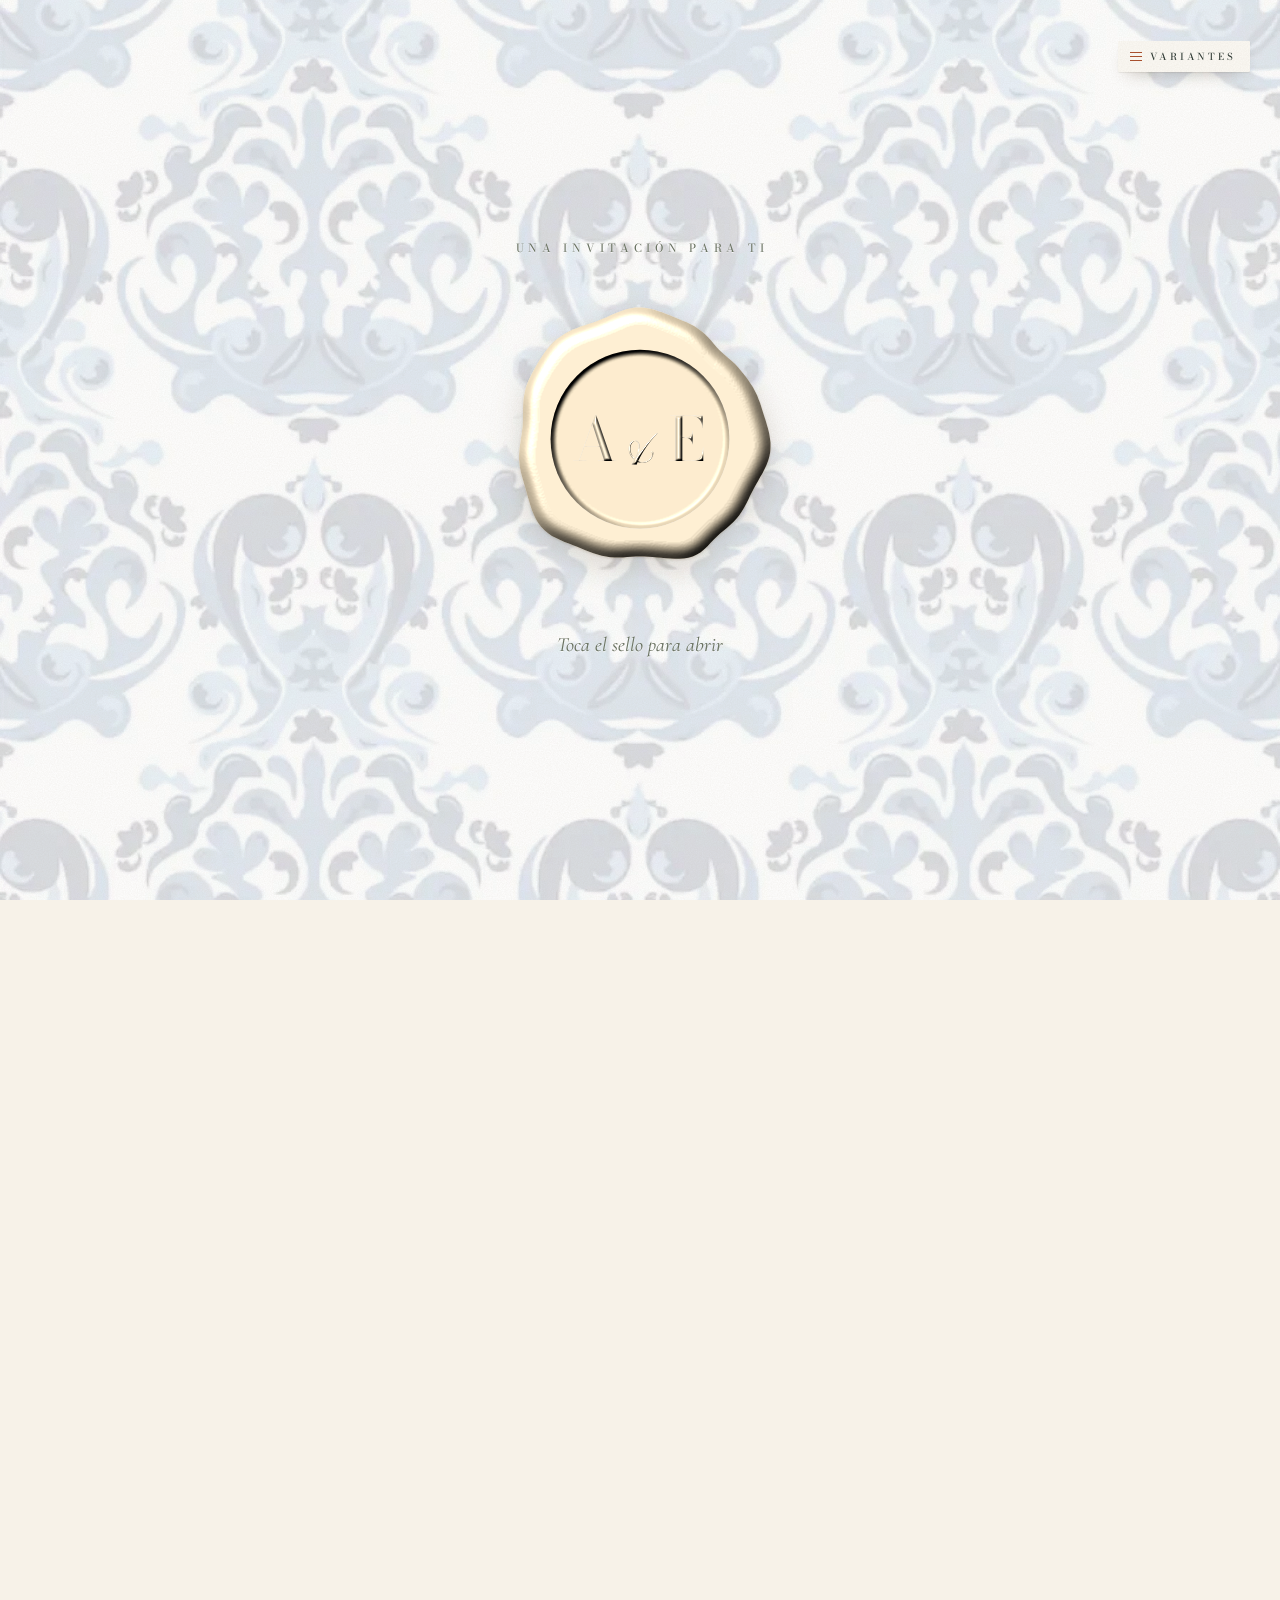
==== commit 85945bbb: "Menú de variantes, fecha 15 de enero 1 p.m. y cuenta regresiva en vivo; variante mosaico - js/varian" ====
--- a/index.html
+++ b/index.html
@@ -21,6 +21,7 @@
   <link rel="stylesheet" href="css/site.css">
   <script>document.documentElement.classList.add("js", "sellado");</script>
   <script src="js/config.js"></script>
+  <script src="js/variantes.js"></script>
 </head>
 <body>
 
@@ -170,7 +171,7 @@
         </div>
         <div class="fase" data-fase=".36 .68">
           <h3 class="etiqueta prensa">Ceremonia civil</h3>
-          <p class="lugar__hora prensa">Hora por confirmar</p>
+          <p class="lugar__hora prensa" data-boda="hora">Hora por confirmar</p>
           <p class="lugar__dir prensa">Casa Maka · Tetelpan</p>
           <a class="boton prensa" href="https://www.google.com/maps/search/?api=1&amp;query=Casa%20Maka%2C%20Calle%20Maka%2C%20Tetelpan%2C%20Ciudad%20de%20M%C3%A9xico" target="_blank" rel="noopener">Ver mapa</a>
         </div>
@@ -196,6 +197,7 @@
       <div class="prensa"><b data-c="s">—</b><span>Segundos</span></div>
     </div>
     <p class="nota prensa" data-cuenta-nota>La fecha se anunciará muy pronto.</p>
+    <p class="nota hoy prensa" data-hoy hidden aria-live="off"></p>
     <a class="boton boton--linea prensa" data-calendario href="#" target="_blank" rel="noopener" hidden>Agregar al calendario</a>
   </section>
 
@@ -206,7 +208,7 @@
       <h2 class="encabezado__titulo prensa" id="itinerario-titulo">Itinerario</h2>
     </header>
     <ol class="programa">
-      <li class="prensa"><span class="programa__que">Ceremonia civil</span><span class="programa__puntos" aria-hidden="true"></span><span class="programa__hora">— : —</span></li>
+      <li class="prensa"><span class="programa__que">Ceremonia civil</span><span class="programa__puntos" aria-hidden="true"></span><span class="programa__hora" data-boda="hora">— : —</span></li>
       <li class="prensa"><span class="programa__que">Cóctel de bienvenida</span><span class="programa__puntos" aria-hidden="true"></span><span class="programa__hora">— : —</span></li>
       <li class="prensa"><span class="programa__que">Entrada de los novios</span><span class="programa__puntos" aria-hidden="true"></span><span class="programa__hora">— : —</span></li>
       <li class="prensa"><span class="programa__que">Cena</span><span class="programa__puntos" aria-hidden="true"></span><span class="programa__hora">— : —</span></li>
@@ -290,5 +292,6 @@
 <script src="js/escenas.js"></script>
 <script src="js/sello.js"></script>
 <script src="js/invitacion.js"></script>
+<script src="js/mosaico.js"></script>
 </body>
 </html>
--- a/css/site.css
+++ b/css/site.css
@@ -118,6 +118,41 @@
 .abriendo .sello__aro { animation: none; }
 .abriendo .sello__arte { transform: scale(.93); filter: drop-shadow(0 .5px .5px rgba(90, 70, 45, .3)) drop-shadow(0 3px 5px rgba(90, 70, 45, .2)); transition-duration: .22s; }
 .intro.se-va .sello__arte { transform: translateY(-6vh) scale(1.08) rotate(-6deg); filter: blur(1.5px) drop-shadow(0 30px 30px rgba(90, 70, 45, .2)); transition: transform 1.3s cubic-bezier(.5, 0, .2, 1), filter 1.3s ease; }
+
+/* ===================== VARIANTES ===================== */
+.variantes {
+  position: fixed; z-index: 70;
+  top: calc(clamp(8px, 1.6vw, 18px) + 12px); right: calc(clamp(8px, 1.6vw, 18px) + 12px);
+  font-family: var(--f-display);
+}
+.variantes__boton {
+  display: inline-flex; align-items: center; gap: 8px; padding: 8px 14px 8px 12px;
+  font-size: .6rem; font-weight: 500; letter-spacing: .3em; text-transform: uppercase; color: var(--tinta);
+  background: var(--grano), var(--papel-claro); border: 0; border-radius: 1px; cursor: pointer;
+  box-shadow: 0 1px 1px rgba(60, 45, 30, .08), 0 8px 18px -10px rgba(70, 50, 30, .45);
+}
+.variantes__icono { display: grid; gap: 3px; }
+.variantes__icono i { display: block; width: 12px; height: 1px; background: var(--terracota); }
+.variantes__lista {
+  position: absolute; right: 0; top: calc(100% + 8px); margin: 0; padding: 8px; list-style: none; min-width: 230px;
+  background: var(--grano), var(--papel-claro);
+  box-shadow: 0 1px 1px rgba(60, 45, 30, .08), 0 18px 34px -18px rgba(70, 50, 30, .5);
+}
+.variantes__lista a { display: grid; gap: 2px; padding: 10px 12px; text-decoration: none; border-radius: 1px; }
+.variantes__lista a:hover { background: rgba(168, 80, 46, .07); }
+.variantes__lista b { font-weight: 500; font-size: .66rem; letter-spacing: .26em; text-transform: uppercase; }
+.variantes__lista small { font-family: var(--f-texto); font-style: italic; font-size: .95rem; color: var(--tinta-suave); }
+.variantes__lista a[aria-current="page"] { box-shadow: var(--plancha); }
+.variantes__lista a[aria-current="page"] b { color: var(--terracota); }
+
+/* Mosaico: sin sello ni fondo desvanecido; las grietas al tocar */
+[data-variante="mosaico"] .intro { display: none !important; }
+[data-variante="mosaico"] .pie { background: none; -webkit-mask-image: none; mask-image: none; }
+.grieta { position: fixed; z-index: 55; pointer-events: none; overflow: visible; }
+.grieta polygon { stroke: #FBF8F2; stroke-width: 2; stroke-linejoin: round; }
+.grieta__linea { fill: none; stroke: #3B312A; stroke-width: 1.2; stroke-linecap: round; stroke-linejoin: round; }
+.hoy { font-size: .95em; font-variant-numeric: tabular-nums; }
+.hoy::first-letter { text-transform: uppercase; }
 
 /* ===================== PRENSA: aparición de la tinta por fases ===================== */
 .etiqueta, .volada, .sobrelinea, .fecha, .nombres, .lugar__nombre, .encabezado__titulo, .parrafo-grande, .padres p,
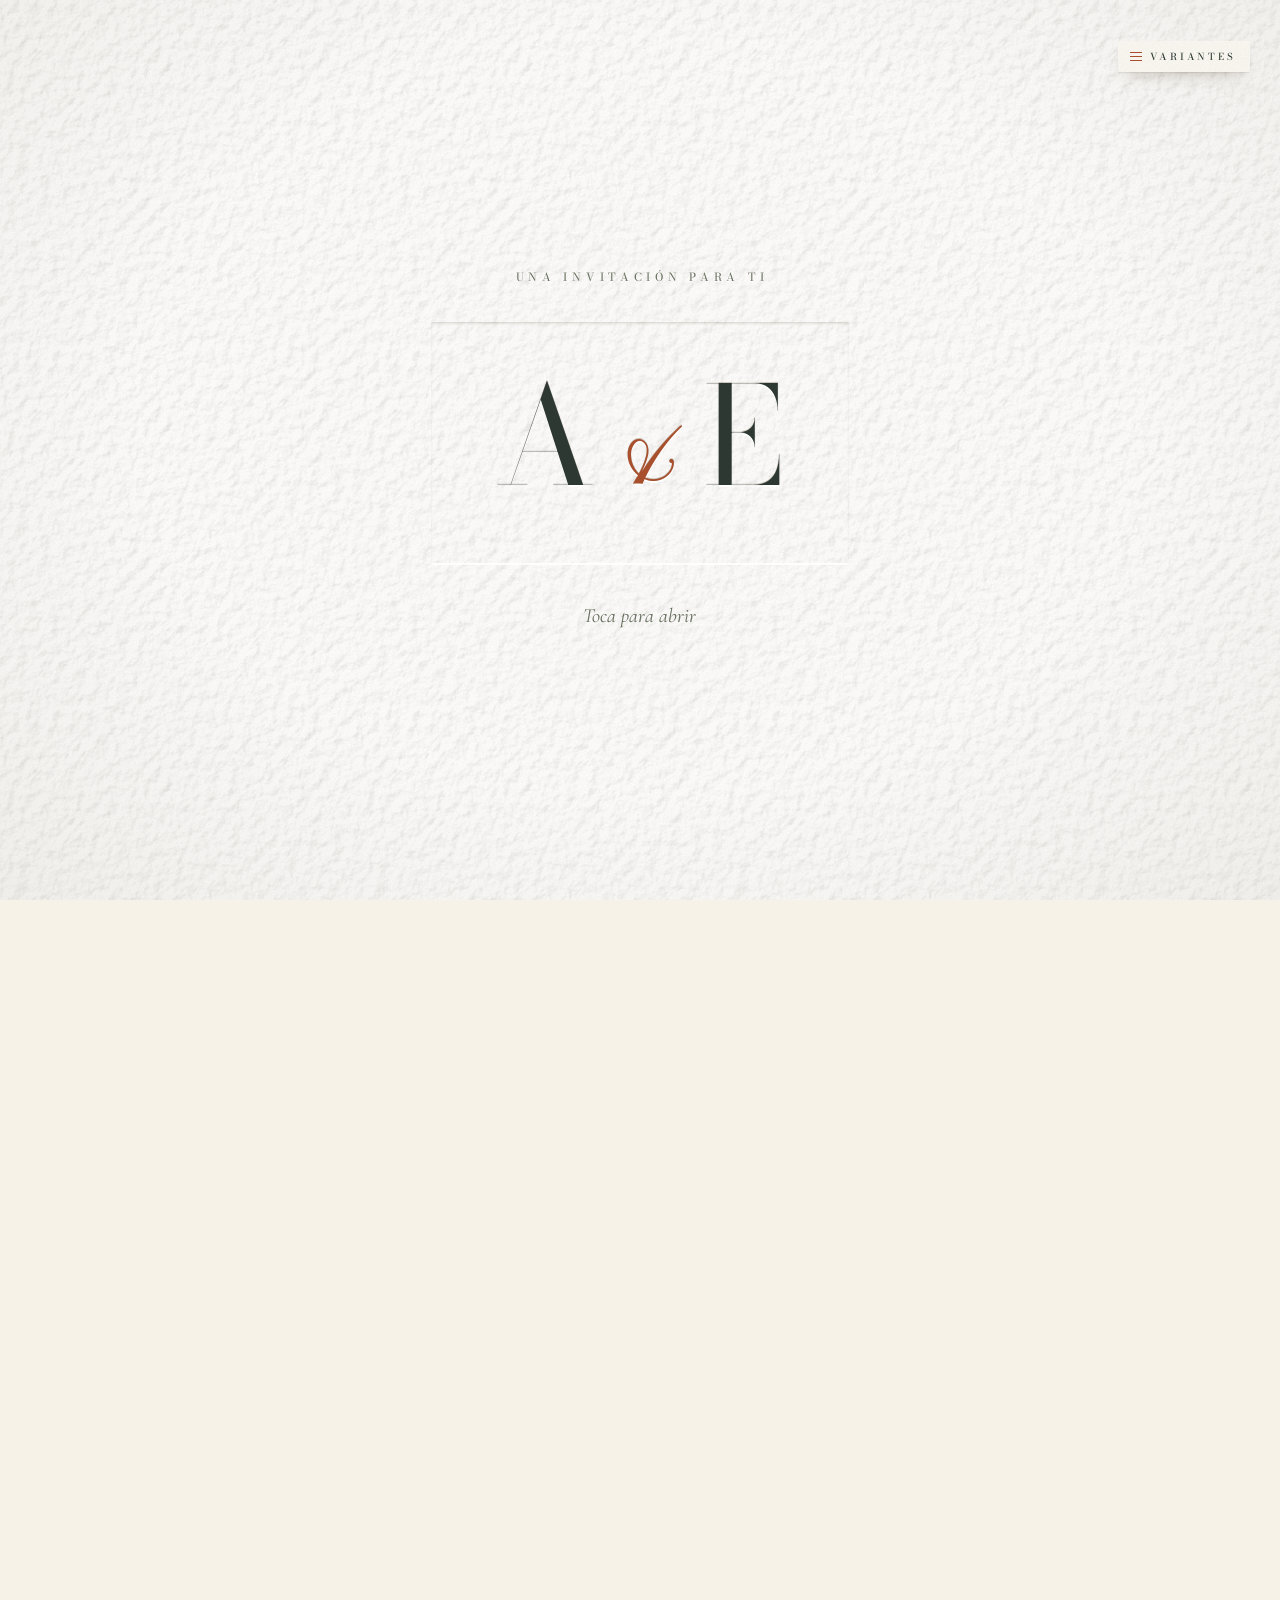
==== commit 610b726c: "Variante tinta índigo, papel prensado en frío y mosaico de un solo golpe - Tinta: papel verjurado, s" ====
--- a/index.html
+++ b/index.html
@@ -29,7 +29,8 @@
 <div class="papel" aria-hidden="true"></div>
 <div class="plancha" aria-hidden="true"></div>
 
-<!-- Sello de cera crema: resina prensada con un sello de latón. Solo A & E, sin texto en la orilla. -->
+<!-- Sello de cera crema: resina prensada con un sello de latón. Solo A & E, sin texto en la orilla.
+     Sello de tinta (variante tinta): estampa índigo con corona de laurel y A & E. -->
 <svg class="sprite" aria-hidden="true" focusable="false">
   <defs>
       <filter id="cera" x="-15%" y="-15%" width="130%" height="130%" color-interpolation-filters="sRGB">
@@ -59,6 +60,33 @@
         <feBlend in="SourceGraphic" in2="difIn" mode="multiply" result="base"/>
         <feComposite in="base" in2="espIn" operator="arithmetic" k2="1" k3="1"/>
       </filter>
+      <filter id="tinta-sello" x="-6%" y="-6%" width="112%" height="112%" color-interpolation-filters="sRGB">
+        <feTurbulence type="fractalNoise" baseFrequency=".05" numOctaves="2" seed="3" result="n"/>
+        <feDisplacementMap in="SourceGraphic" in2="n" scale="2.6" xChannelSelector="R" yChannelSelector="G" result="d"/>
+        <feGaussianBlur in="d" stdDeviation="1.3" result="corrida"/>
+        <feColorMatrix in="corrida" values="1 0 0 0 0  0 1 0 0 0  0 0 1 0 0  0 0 0 .28 0" result="corridaSuave"/>
+        <feTurbulence type="fractalNoise" baseFrequency=".7" numOctaves="2" seed="12" result="g"/>
+        <feColorMatrix in="g" values="0 0 0 0 0  0 0 0 0 0  0 0 0 0 0  -1.2 0 0 0 1.4" result="ga"/>
+        <feTurbulence type="fractalNoise" baseFrequency=".022" numOctaves="2" seed="40" result="m"/>
+        <feColorMatrix in="m" values="0 0 0 0 0  0 0 0 0 0  0 0 0 0 0  -1 0 0 0 1.5" result="ma"/>
+        <feComposite in="ga" in2="ma" operator="arithmetic" k1="1" k2=".25" result="carga"/>
+        <feComposite in="d" in2="carga" operator="in" result="estampa"/>
+        <feMerge><feMergeNode in="corridaSuave"/><feMergeNode in="estampa"/></feMerge>
+      </filter>
+    <symbol id="sello-tinta" viewBox="0 0 240 240">
+      <g filter="url(#tinta-sello)">
+        <circle cx="120" cy="120" r="109" fill="none" stroke="#26357A" stroke-width="5.5"/>
+        <circle cx="120" cy="120" r="101" fill="none" stroke="#26357A" stroke-width="1.4"/>
+        <path d="M137.5 202.2L144.5 200.4L151.3 198.0L157.9 195.0L164.2 191.4L170.2 187.4L175.8 182.8L181.0 177.8L185.7 172.3L190.0 166.5L193.7 160.3L196.9 153.8L199.5 147.1L201.6 140.1L203.0 133.0L203.8 125.9L204.0 118.6L203.6 111.4L202.5 104.3L200.9 97.2L198.6 90.4L195.8 83.7L192.4 77.3L188.4 71.3L184.0 65.6L179.1 60.3L173.7 55.4L167.9 51.0L161.8 47.2L155.4 43.8L148.7 41.1M102.5 202.2L95.5 200.4L88.7 198.0L82.1 195.0L75.8 191.4L69.8 187.4L64.2 182.8L59.0 177.8L54.3 172.3L50.0 166.5L46.3 160.3L43.1 153.8L40.5 147.1L38.4 140.1L37.0 133.0L36.2 125.9L36.0 118.6L36.4 111.4L37.5 104.3L39.1 97.2L41.4 90.4L44.2 83.7L47.6 77.3L51.6 71.3L56.0 65.6L60.9 60.3L66.3 55.4L72.1 51.0L78.2 47.2L84.6 43.8L91.3 41.1" fill="none" stroke="#26357A" stroke-width="1.6" stroke-linecap="round"/>
+        <path d="M159.1 194.3Q165.7 198.6 173.0 196.0Q166.5 191.7 159.1 194.3ZM159.1 194.3Q165.4 189.8 165.6 182.0Q159.3 186.5 159.1 194.3ZM177.8 180.9Q185.0 183.2 191.2 178.8Q184.0 176.6 177.8 180.9ZM177.8 180.9Q182.5 175.0 180.7 167.7Q176.0 173.6 177.8 180.9ZM192.2 163.0Q199.5 163.2 204.0 157.5Q196.7 157.3 192.2 163.0ZM192.2 163.0Q195.0 156.2 191.4 149.9Q188.5 156.7 192.2 163.0ZM201.1 141.8Q207.9 140.0 210.7 133.6Q203.9 135.3 201.1 141.8ZM201.1 141.8Q202.0 134.8 197.0 129.9Q196.1 136.9 201.1 141.8ZM204.0 118.9Q209.9 115.5 210.7 108.8Q204.9 112.2 204.0 118.9ZM204.0 118.9Q203.0 112.2 197.0 109.0Q198.0 115.7 204.0 118.9ZM200.6 96.2Q205.1 91.5 204.1 85.1Q199.6 89.7 200.6 96.2ZM200.6 96.2Q197.8 90.3 191.5 88.8Q194.2 94.7 200.6 96.2ZM191.1 75.2Q194.1 69.7 191.5 64.0Q188.5 69.5 191.1 75.2ZM191.1 75.2Q187.0 70.4 180.8 70.8Q184.8 75.5 191.1 75.2ZM176.3 57.6Q177.6 51.8 173.7 47.2Q172.4 53.0 176.3 57.6ZM176.3 57.6Q171.3 54.3 165.6 56.2Q170.6 59.5 176.3 57.6ZM157.2 44.7Q156.9 39.0 152.2 35.7Q152.5 41.5 157.2 44.7ZM157.2 44.7Q151.8 42.9 147.0 46.1Q152.5 47.9 157.2 44.7ZM80.9 194.3Q80.7 186.5 74.4 182.0Q74.6 189.8 80.9 194.3ZM80.9 194.3Q73.5 191.7 67.0 196.0Q74.3 198.6 80.9 194.3ZM62.2 180.9Q64.0 173.6 59.3 167.7Q57.5 175.0 62.2 180.9ZM62.2 180.9Q56.0 176.6 48.8 178.8Q55.0 183.2 62.2 180.9ZM47.8 163.0Q51.5 156.7 48.6 149.9Q45.0 156.2 47.8 163.0ZM47.8 163.0Q43.3 157.3 36.0 157.5Q40.5 163.2 47.8 163.0ZM38.9 141.8Q43.9 136.9 43.0 129.9Q38.0 134.8 38.9 141.8ZM38.9 141.8Q36.1 135.3 29.3 133.6Q32.1 140.0 38.9 141.8ZM36.0 118.9Q42.0 115.7 43.0 109.0Q37.0 112.2 36.0 118.9ZM36.0 118.9Q35.1 112.2 29.3 108.8Q30.1 115.5 36.0 118.9ZM39.4 96.2Q45.8 94.7 48.5 88.8Q42.2 90.3 39.4 96.2ZM39.4 96.2Q40.4 89.7 35.9 85.1Q34.9 91.5 39.4 96.2ZM48.9 75.2Q55.2 75.5 59.2 70.8Q53.0 70.4 48.9 75.2ZM48.9 75.2Q51.5 69.5 48.5 64.0Q45.9 69.7 48.9 75.2ZM63.7 57.6Q69.4 59.5 74.4 56.2Q68.7 54.3 63.7 57.6ZM63.7 57.6Q67.6 53.0 66.3 47.2Q62.4 51.8 63.7 57.6ZM82.8 44.7Q87.5 47.9 93.0 46.1Q88.2 42.9 82.8 44.7ZM82.8 44.7Q87.5 41.5 87.8 35.7Q83.1 39.0 82.8 44.7Z" fill="#26357A"/>
+        <path d="M120 27l3.5 5.5-3.5 5.5-3.5-5.5z M120 203l3 4.5-3 4.5-3-4.5z" fill="#26357A"/>
+        <g fill="#26357A">
+          <text x="82" y="139" text-anchor="middle" font-family="'Bodoni Moda', Georgia, serif" font-size="50" font-weight="500">A</text>
+          <text x="120" y="142" text-anchor="middle" font-family="'Pinyon Script', cursive" font-size="54">&amp;</text>
+          <text x="159" y="139" text-anchor="middle" font-family="'Bodoni Moda', Georgia, serif" font-size="50" font-weight="500">E</text>
+        </g>
+      </g>
+    </symbol>
     <symbol id="sello-cera" viewBox="0 0 240 240">
       <path d="M227.5 120.0L228.0 123.8L228.0 127.6L227.8 131.3L227.1 135.1L226.1 138.7L224.7 142.3L223.1 145.7L221.4 149.1L219.5 152.3L217.7 155.5L215.9 158.7L214.1 161.9L212.5 165.1L210.9 168.3L209.4 171.6L207.7 174.8L206.0 178.0L204.1 181.1L202.0 184.1L199.8 186.9L197.3 189.6L194.6 192.1L191.9 194.4L189.1 196.7L186.3 199.1L183.7 201.5L181.1 204.0L178.5 206.7L175.9 209.5L173.2 212.1L170.3 214.5L167.1 216.5L163.7 218.1L160.0 219.1L156.3 219.7L152.5 220.0L148.7 220.0L144.9 219.8L141.2 219.5L137.5 219.2L133.9 218.8L130.3 218.4L126.9 218.2L123.4 218.0L120.0 218.0L116.6 218.1L113.1 218.3L109.6 218.5L106.1 218.8L102.6 218.9L99.0 218.9L95.4 218.6L91.9 218.1L88.4 217.4L84.9 216.5L81.5 215.3L78.1 214.1L74.8 212.8L71.4 211.4L68.0 210.1L64.6 208.7L61.1 207.4L57.5 206.0L54.0 204.5L50.5 202.8L47.1 201.0L43.9 198.8L40.9 196.4L38.3 193.6L35.9 190.6L33.9 187.3L32.2 183.8L30.7 180.2L29.5 176.6L28.4 172.9L27.3 169.3L26.3 165.7L25.3 162.2L24.3 158.7L23.3 155.2L22.3 151.7L21.4 148.3L20.7 144.8L20.2 141.2L19.9 137.6L19.9 134.1L20.1 130.5L20.5 127.0L21.0 123.5L21.5 120.0L22.1 116.6L22.5 113.2L22.9 109.8L23.1 106.4L23.2 102.9L23.2 99.4L23.2 95.9L23.3 92.3L23.5 88.7L24.0 85.0L24.7 81.5L25.6 78.0L26.8 74.6L28.3 71.2L29.9 68.0L31.6 64.7L33.3 61.6L35.2 58.4L37.1 55.2L39.1 52.1L41.2 49.0L43.4 46.1L45.9 43.2L48.5 40.6L51.3 38.1L54.3 35.9L57.4 33.9L60.7 32.1L64.1 30.5L67.5 29.1L71.0 27.8L74.5 26.7L77.9 25.5L81.4 24.4L84.7 23.1L88.1 21.8L91.4 20.4L94.8 18.9L98.2 17.4L101.7 16.0L105.2 14.6L108.8 13.5L112.5 12.6L116.2 12.1L120.0 12.0L123.8 12.2L127.5 12.8L131.2 13.7L134.8 14.8L138.3 16.0L141.8 17.4L145.2 18.7L148.6 20.1L152.0 21.5L155.4 22.9L158.7 24.3L161.9 25.9L165.1 27.6L168.1 29.5L171.0 31.7L173.7 34.0L176.3 36.6L178.7 39.2L181.0 41.9L183.3 44.6L185.6 47.1L188.1 49.5L190.7 51.7L193.3 54.0L196.0 56.2L198.5 58.6L201.0 61.2L203.2 63.9L205.4 66.6L207.6 69.4L209.7 72.3L211.7 75.3L213.6 78.3L215.3 81.5L216.9 84.7L218.2 88.1L219.5 91.5L220.6 94.9L221.7 98.4L222.8 101.9L223.9 105.4L225.0 109.0L226.0 112.6L226.9 116.3Z" fill="#E8D7B8" filter="url(#cera)"/>
       <circle cx="120" cy="121" r="74" fill="#E5D4B5" filter="url(#cera-hundida)"/>
@@ -77,10 +105,19 @@
 
   <button class="sello" id="sello" type="button" aria-label="Abrir la invitación" disabled>
     <svg class="sello__arte" viewBox="0 0 240 240" aria-hidden="true"><use href="#sello-cera"/></svg>
+    <!-- Variante papel: A & E impreso en el papel de algodón, sin sello -->
+    <span class="sello__mono" aria-hidden="true">A<i>&amp;</i>E</span>
     <span class="sello__aro" aria-hidden="true"></span>
   </button>
 
-  <p class="intro__pista" aria-live="polite"><span class="intro__cargando">Preparando tu invitación…</span><span class="intro__toca">Toca el sello para abrir</span></p>
+  <!-- Variante mosaico: placa de papel sobre el damasco; al tocar, el mosaico se rompe -->
+  <button class="intro__placa" id="romper" type="button" disabled>
+    <span class="intro__placa-para">Una invitación para ti</span>
+    <span class="intro__placa-nombres">Alejandra <i>&amp;</i> Eliav</span>
+    <span class="intro__placa-toca">Toca para abrir</span>
+  </button>
+
+  <p class="intro__pista" aria-live="polite"><span class="intro__cargando">Preparando tu invitación…</span><span class="intro__toca">Toca <span class="intro__que">el sello </span>para abrir</span></p>
 </div>
 
 <main>
@@ -89,9 +126,9 @@
   <section class="escena escena--tetelpan" id="inicio" data-escena aria-label="Nos casamos">
     <div class="escena__escenario">
       <div class="capas" aria-hidden="true">
-        <img class="capa capa--ancha capa--montes" data-capa data-y="-3" src="img/escenas/t-montes.webp" alt="" width="1440" height="900" fetchpriority="high">
-        <img class="capa capa--tallos" data-capa data-y="-6" data-s=".06" src="img/escenas/t-tallos.webp" alt="" width="504" height="1000">
-        <img class="capa capa--pintura" data-capa data-y="-9" data-s=".1" src="img/escenas/t-pintura.webp" alt="" width="564" height="757">
+        <img class="capa capa--ancha capa--montes" data-capa data-y="-3" src="img/escenas/t-montes.webp" data-tinta="img/escenas/i-montes.webp" alt="" width="1440" height="900" fetchpriority="high">
+        <img class="capa capa--tallos" data-capa data-y="-6" data-s=".06" src="img/escenas/t-tallos.webp" data-tinta="img/escenas/i-tallos.webp" alt="" width="504" height="1000">
+        <img class="capa capa--pintura" data-capa data-y="-9" data-s=".1" src="img/escenas/t-pintura.webp" data-tinta="img/escenas/i-pintura.webp" alt="" width="564" height="757">
       </div>
 
       <div class="escena__texto">
@@ -126,7 +163,7 @@
   <!-- ============ SECCIÓN 2 · Fotos de la pareja ============ -->
   <section class="historia" id="historia" aria-labelledby="historia-titulo">
     <header class="encabezado encabezado--historia">
-      <img class="historia__ramo prensa" src="img/escenas/t-ramo.webp" alt="" width="807" height="841" loading="lazy" aria-hidden="true">
+      <img class="historia__ramo prensa" src="img/escenas/t-ramo.webp" data-tinta="img/escenas/i-ramo.webp" alt="" width="807" height="841" loading="lazy" aria-hidden="true">
       <p class="encabezado__script prensa">Nuestra historia</p>
       <h2 class="encabezado__titulo prensa" id="historia-titulo">Alejandra <i>&amp;</i> Eliav</h2>
       <div class="filete prensa" aria-hidden="true"><span></span><i></i><span></span></div>
@@ -158,9 +195,9 @@
   <section class="escena escena--arco" id="lugar" data-escena aria-label="Dónde y cuándo">
     <div class="escena__escenario">
       <div class="capas capas--arco" aria-hidden="true">
-        <img class="capa capa--ancha" data-capa data-y="-3" data-s=".05" src="img/escenas/a-muro.webp" alt="" width="2400" height="1500" loading="lazy">
-        <img class="capa capa--ancha" data-capa data-y="-7" data-s=".07" src="img/escenas/a-enredadera.webp" alt="" width="2400" height="1500" loading="lazy">
-        <img class="capa capa--ancha capa--bajo" data-capa data-y="-9" data-s=".14" src="img/escenas/a-plantas.webp" alt="" width="2400" height="1500" loading="lazy">
+        <img class="capa capa--ancha" data-capa data-y="-3" data-s=".05" src="img/escenas/a-muro.webp" data-tinta="img/escenas/i-muro.webp" alt="" width="2400" height="1500" loading="lazy">
+        <img class="capa capa--ancha" data-capa data-y="-7" data-s=".07" src="img/escenas/a-enredadera.webp" data-tinta="img/escenas/i-enredadera.webp" alt="" width="2400" height="1500" loading="lazy">
+        <img class="capa capa--ancha capa--bajo" data-capa data-y="-9" data-s=".14" src="img/escenas/a-plantas.webp" data-tinta="img/escenas/i-plantas.webp" alt="" width="2400" height="1500" loading="lazy">
       </div>
 
       <div class="escena__texto escena__texto--arco">
@@ -283,6 +320,7 @@
   </section>
 
   <footer class="pie">
+    <span class="pie__mono prensa" aria-hidden="true">A<i>&amp;</i>E</span>
     <svg class="pie__sello prensa" viewBox="0 0 240 240" aria-hidden="true"><use href="#sello-cera"/></svg>
     <p class="pie__gracias prensa">Gracias por ser parte de nuestra historia</p>
     <p class="pie__fecha prensa" data-boda="fecha-corta"></p>
@@ -292,6 +330,5 @@
 <script src="js/escenas.js"></script>
 <script src="js/sello.js"></script>
 <script src="js/invitacion.js"></script>
-<script src="js/mosaico.js"></script>
 </body>
 </html>
--- a/css/site.css
+++ b/css/site.css
@@ -25,6 +25,9 @@
   --fibras: url("data:image/svg+xml,%3Csvg xmlns='http://www.w3.org/2000/svg' width='500' height='500'%3E%3Cfilter id='f'%3E%3CfeTurbulence type='fractalNoise' baseFrequency='.012 .16' numOctaves='2' seed='3' stitchTiles='stitch'/%3E%3CfeColorMatrix values='0 0 0 0 .55 0 0 0 0 .48 0 0 0 0 .38 0 0 0 .32 -.17'/%3E%3C/filter%3E%3Crect width='100%25' height='100%25' filter='url(%23f)'/%3E%3C/svg%3E");
   --moteado: url("data:image/svg+xml,%3Csvg xmlns='http://www.w3.org/2000/svg' width='700' height='700'%3E%3Cfilter id='m'%3E%3CfeTurbulence type='fractalNoise' baseFrequency='.01 .0157' numOctaves='4' seed='8' stitchTiles='stitch'/%3E%3CfeColorMatrix values='0 0 0 0 .62 0 0 0 0 .55 0 0 0 0 .44 0 0 0 .1 -.035'/%3E%3C/filter%3E%3Crect width='100%25' height='100%25' filter='url(%23m)'/%3E%3C/svg%3E");
 
+  /* Algodón prensado en frío: el diente del papel de acuarela, con luz rasante (sombras del relieve sobre blanco) */
+  --prensado: url("data:image/svg+xml,%3Csvg%20xmlns=%27http://www.w3.org/2000/svg%27%20width=%27360%27%20height=%27360%27%3E%3Cfilter%20id=%27p%27%20x=%270%27%20y=%270%27%20width=%27100%25%27%20height=%27100%25%27%3E%3CfeTurbulence%20type=%27fractalNoise%27%20baseFrequency=%27.09%27%20numOctaves=%274%27%20seed=%2719%27%20stitchTiles=%27stitch%27/%3E%3CfeDiffuseLighting%20surfaceScale=%271.5%27%20diffuseConstant=%271%27%20lighting-color=%27%23fff%27%3E%3CfeDistantLight%20azimuth=%27225%27%20elevation=%2760%27/%3E%3C/feDiffuseLighting%3E%3CfeColorMatrix%20values=%270%200%200%200%20.5%200%200%200%200%20.49%200%200%200%200%20.46%20-1.25%200%200%200%201.12%27/%3E%3C/filter%3E%3Crect%20width=%27100%25%27%20height=%27100%25%27%20filter=%27url%28%23p%29%27/%3E%3C/svg%3E");
+
   color-scheme: light;
 }
 
@@ -119,6 +122,41 @@
 .abriendo .sello__arte { transform: scale(.93); filter: drop-shadow(0 .5px .5px rgba(90, 70, 45, .3)) drop-shadow(0 3px 5px rgba(90, 70, 45, .2)); transition-duration: .22s; }
 .intro.se-va .sello__arte { transform: translateY(-6vh) scale(1.08) rotate(-6deg); filter: blur(1.5px) drop-shadow(0 30px 30px rgba(90, 70, 45, .2)); transition: transform 1.3s cubic-bezier(.5, 0, .2, 1), filter 1.3s ease; }
 
+/* ===================== PAPEL PRENSADO (variante sello) ===================== */
+/* Sin sello ni damasco: hoja blanca de algodón prensado en frío con A & E impreso y hundido en el papel */
+.sello__mono { display: none; }
+[data-variante="sello"] .intro,
+[data-variante="sello"] .pie {
+  background:
+    radial-gradient(ellipse at 50% 46%, transparent 55%, rgba(150, 140, 120, .1) 100%),
+    var(--prensado), var(--grano), #FFFFFF;
+}
+[data-variante="sello"] .sello { width: auto; aspect-ratio: auto; border-radius: 2px; padding: clamp(28px, 6vw, 46px) clamp(34px, 8vw, 64px); scale: 1; }
+[data-variante="sello"] :is(.sello__arte, .sello__aro) { display: none; }
+[data-variante="sello"] .sello__mono {
+  display: block; font-family: var(--f-display); font-weight: 400; font-size: clamp(4.4rem, 3rem + 9vw, 8.5rem); line-height: 1;
+  letter-spacing: .02em; color: var(--tinta);
+  text-shadow: var(--hundido-ciego), 0 0 1px rgba(45, 56, 50, .25);
+  filter: blur(1.6px); opacity: 0;
+  transition: opacity 1.4s ease, filter 1.4s ease, transform .5s cubic-bezier(.2, .8, .2, 1);
+}
+[data-variante="sello"] .sello__mono i { font-family: var(--f-script); font-style: normal; color: var(--terracota); margin: 0 .04em; font-size: .9em; }
+/* Marco ciego: la huella de la plancha alrededor del monograma */
+[data-variante="sello"] .sello::before {
+  content: ""; position: absolute; inset: 0; border-radius: 2px; box-shadow: var(--plancha); opacity: 0; transition: opacity 1.4s ease .3s;
+}
+[data-variante="sello"] .listo .sello__mono { opacity: 1; filter: none; }
+[data-variante="sello"] .listo .sello::before { opacity: 1; }
+[data-variante="sello"] .listo .sello:hover .sello__mono { transform: translateY(-1px); }
+[data-variante="sello"] .abriendo .sello__mono { transform: scale(.97); transition-duration: .22s; }
+[data-variante="sello"] .intro.se-va .sello__mono { transform: scale(1.04); filter: blur(2px); opacity: 0; transition: transform 1.3s ease, filter 1.3s ease, opacity 1.1s ease; }
+[data-variante="sello"] .intro__que { display: none; }
+[data-variante="sello"] .pie__sello { display: none; }
+[data-variante="sello"] .pie__mono {
+  display: block; margin: 0 auto; font-family: var(--f-display); font-size: clamp(2.6rem, 7vw, 4rem); line-height: 1;
+  color: var(--tinta); text-shadow: var(--hundido-ciego);
+}
+
 /* ===================== VARIANTES ===================== */
 .variantes {
   position: fixed; z-index: 70;
@@ -145,12 +183,87 @@
 .variantes__lista a[aria-current="page"] { box-shadow: var(--plancha); }
 .variantes__lista a[aria-current="page"] b { color: var(--terracota); }
 
-/* Mosaico: sin sello ni fondo desvanecido; las grietas al tocar */
-[data-variante="mosaico"] .intro { display: none !important; }
-[data-variante="mosaico"] .pie { background: none; -webkit-mask-image: none; mask-image: none; }
-.grieta { position: fixed; z-index: 55; pointer-events: none; overflow: visible; }
-.grieta polygon { stroke: #FBF8F2; stroke-width: 2; stroke-linejoin: round; }
-.grieta__linea { fill: none; stroke: #3B312A; stroke-width: 1.2; stroke-linecap: round; stroke-linejoin: round; }
+/* Mosaico: damasco a todo color que se rompe para abrir; sin sello en ninguna parte */
+[data-variante="mosaico"] .intro { background: url("../img/escenas/fondo-damasco-color.webp") center / cover no-repeat, #FFFFFF; cursor: pointer; }
+[data-variante="mosaico"] .intro :is(.intro__para, .sello, .intro__pista) { display: none; }
+.intro__placa { display: none; }
+[data-variante="mosaico"] .intro__placa {
+  display: grid; justify-items: center; gap: 10px; padding: clamp(26px, 5vw, 40px) clamp(30px, 7vw, 60px);
+  border: 0; border-radius: 1px; cursor: pointer; color: var(--tinta);
+  background: var(--grano), var(--papel-claro);
+  box-shadow: 0 1px 1px rgba(20, 30, 60, .15), 0 24px 44px -20px rgba(20, 30, 60, .55);
+  opacity: 0; scale: .94; transition: opacity 1s ease, scale 1s cubic-bezier(.2, .8, .2, 1);
+}
+[data-variante="mosaico"] .listo .intro__placa { opacity: 1; scale: 1; }
+.intro__placa:disabled { cursor: progress; }
+.intro__placa-para { font-family: var(--f-display); font-size: .62rem; letter-spacing: .4em; text-transform: uppercase; color: var(--tinta-suave); margin-right: -.4em; }
+.intro__placa-nombres { font-family: var(--f-display); font-size: clamp(1.6rem, 1.2rem + 2vw, 2.4rem); letter-spacing: .02em; }
+.intro__placa-nombres i { font-family: var(--f-script); font-style: normal; color: var(--terracota); }
+.intro__placa-toca { font-style: italic; color: var(--tinta-suave); }
+.listo .intro__placa-toca { animation: latido 2.6s ease-in-out infinite; }
+/* Al romperse, el lienzo (dentro del intro) sustituye al damasco; la placa sigue encima y se retira después, renglón por renglón */
+.intro.rompiendo { background: none !important; transition: none; pointer-events: none; }
+.intro.rompiendo .intro__placa-toca { animation: none; }
+.intro.cae .intro__placa { animation: placa-sale 1.1s cubic-bezier(.55, 0, .25, 1) .55s both; }
+.intro.cae .intro__placa > span { animation: renglon-sale .55s ease both; }
+.intro.cae .intro__placa-toca { animation-delay: .05s; }
+.intro.cae .intro__placa-nombres { animation-delay: .2s; }
+.intro.cae .intro__placa-para { animation-delay: .35s; }
+@keyframes renglon-sale { to { opacity: 0; transform: translateY(-8px); filter: blur(3px); letter-spacing: .5em; } }
+@keyframes placa-sale {
+  0% { transform: perspective(700px) translateY(0) scale(1) rotateX(0); }
+  30% { transform: perspective(700px) translateY(4px) scale(1.03) rotateX(0); box-shadow: 0 1px 1px rgba(20, 30, 60, .15), 0 30px 50px -20px rgba(20, 30, 60, .6); }
+  100% { opacity: 0; transform: perspective(700px) translateY(-40px) scale(.86) rotateX(28deg); filter: blur(4px); box-shadow: none; }
+}
+[data-variante="mosaico"] .intro__placa { position: relative; z-index: 1; }
+.mosaico-lienzo { position: fixed; inset: 0; z-index: 0; width: 100%; height: 100%; pointer-events: none; }
+
+.pie__mono { display: none; }
+[data-variante="mosaico"] .pie { background: url("../img/escenas/fondo-damasco-color.webp") center / cover no-repeat, #FFFFFF; }
+[data-variante="mosaico"] .pie__sello { display: none; }
+[data-variante="mosaico"] .pie__mono {
+  display: block; width: fit-content; margin: 0 auto; padding: 18px 30px;
+  font-family: var(--f-display); font-weight: 500; font-size: clamp(2.2rem, 6vw, 3.4rem); line-height: 1; color: var(--terracota);
+  background: var(--grano), var(--papel-claro); box-shadow: 0 18px 34px -18px rgba(20, 30, 60, .55);
+}
+[data-variante="mosaico"] .pie :is(.pie__gracias, .pie__fecha) {
+  width: fit-content; margin-inline: auto; padding: .25em .9em; background: rgba(252, 250, 245, .92); text-shadow: none;
+}
+/* Tinta: papel verjurado de algodón, sello de tinta índigo y escenas a pluma; el acento terracota pasa a índigo */
+[data-variante="tinta"] {
+  --tinta: #1D254D; --tinta-suave: #515B85; --terracota: #2F4396; --terracota-osc: #1F2C6A; --agave: #2F4396;
+  --verjurado:
+    repeating-linear-gradient(0deg, rgba(110, 90, 60, .045) 0 1px, transparent 1px 5px),
+    repeating-linear-gradient(90deg, transparent 0 calc(min(19vw, 140px) - 1px), rgba(110, 90, 60, .07) calc(min(19vw, 140px) - 1px) min(19vw, 140px));
+}
+[data-variante="tinta"] .papel {
+  background:
+    radial-gradient(ellipse at 50% 40%, transparent 50%, rgba(140, 115, 80, .16) 100%),
+    var(--verjurado), var(--grano), var(--grano), var(--fibras), var(--moteado),
+    #F5EFE2;
+}
+[data-variante="tinta"] .intro {
+  background:
+    radial-gradient(ellipse at 50% 46%, rgba(255, 253, 247, .55), transparent 46%),
+    radial-gradient(ellipse at 50% 40%, transparent 50%, rgba(140, 115, 80, .2) 100%),
+    var(--verjurado), var(--grano), var(--grano), var(--fibras), var(--moteado),
+    #F5EFE2;
+}
+/* La estampa se imprime: llega un poco grande y se asienta sobre el papel; la tinta no proyecta sombra */
+[data-variante="tinta"] .sello { scale: 1.12; transition: opacity .5s ease, scale .5s cubic-bezier(.5, 0, .3, 1.4); }
+[data-variante="tinta"] .listo .sello { scale: 1; }
+[data-variante="tinta"] :is(.sello__arte, .pie__sello) { filter: none; mix-blend-mode: multiply; }
+[data-variante="tinta"] .listo .sello:hover .sello__arte { transform: rotate(-2deg); }
+[data-variante="tinta"] .abriendo .sello__arte { transform: scale(.95); filter: none; }
+[data-variante="tinta"] .intro.se-va .sello__arte { transform: scale(1.05); filter: blur(2px); opacity: .4; transition: transform 1.3s ease, filter 1.3s ease, opacity 1.3s ease; }
+[data-variante="tinta"] .escena__texto::before { background: radial-gradient(closest-side, rgba(245, 239, 226, .85), rgba(245, 239, 226, .55) 55%, transparent); }
+[data-variante="tinta"] .escena__texto--arco :is(.encabezado__script, .lugar__nombre, .lugar__dir, .lugar__hora, .etiqueta) {
+  color: var(--tinta);
+  text-shadow: 0 0 6px #F5EFE2, 0 0 14px #F5EFE2, 0 0 28px rgba(245, 239, 226, .9);
+}
+[data-variante="tinta"] .escena__texto--arco :is(.encabezado__script, .lugar__hora, .etiqueta) { color: var(--terracota); }
+[data-variante="tinta"] .pie { background: none; }
+
 .hoy { font-size: .95em; font-variant-numeric: tabular-nums; }
 .hoy::first-letter { text-transform: uppercase; }
 
@@ -406,7 +519,7 @@
 .rsvp__estado { margin: 0; min-height: 1.4em; text-align: center; font-style: italic; color: var(--terracota-osc); }
 
 /* ===================== PIE ===================== */
-/* Pie: damasco desvanecido en blanco y el sello de cera */
+/* Pie: damasco desvanecido en blanco y el sello de cera (cada variante lo sustituye) */
 .pie {
   position: relative; padding: clamp(110px, 14vw, 170px) 16px clamp(90px, 11vw, 130px); text-align: center;
   background: url("../img/escenas/fondo-damasco.webp") center / cover no-repeat, #FFFFFF;
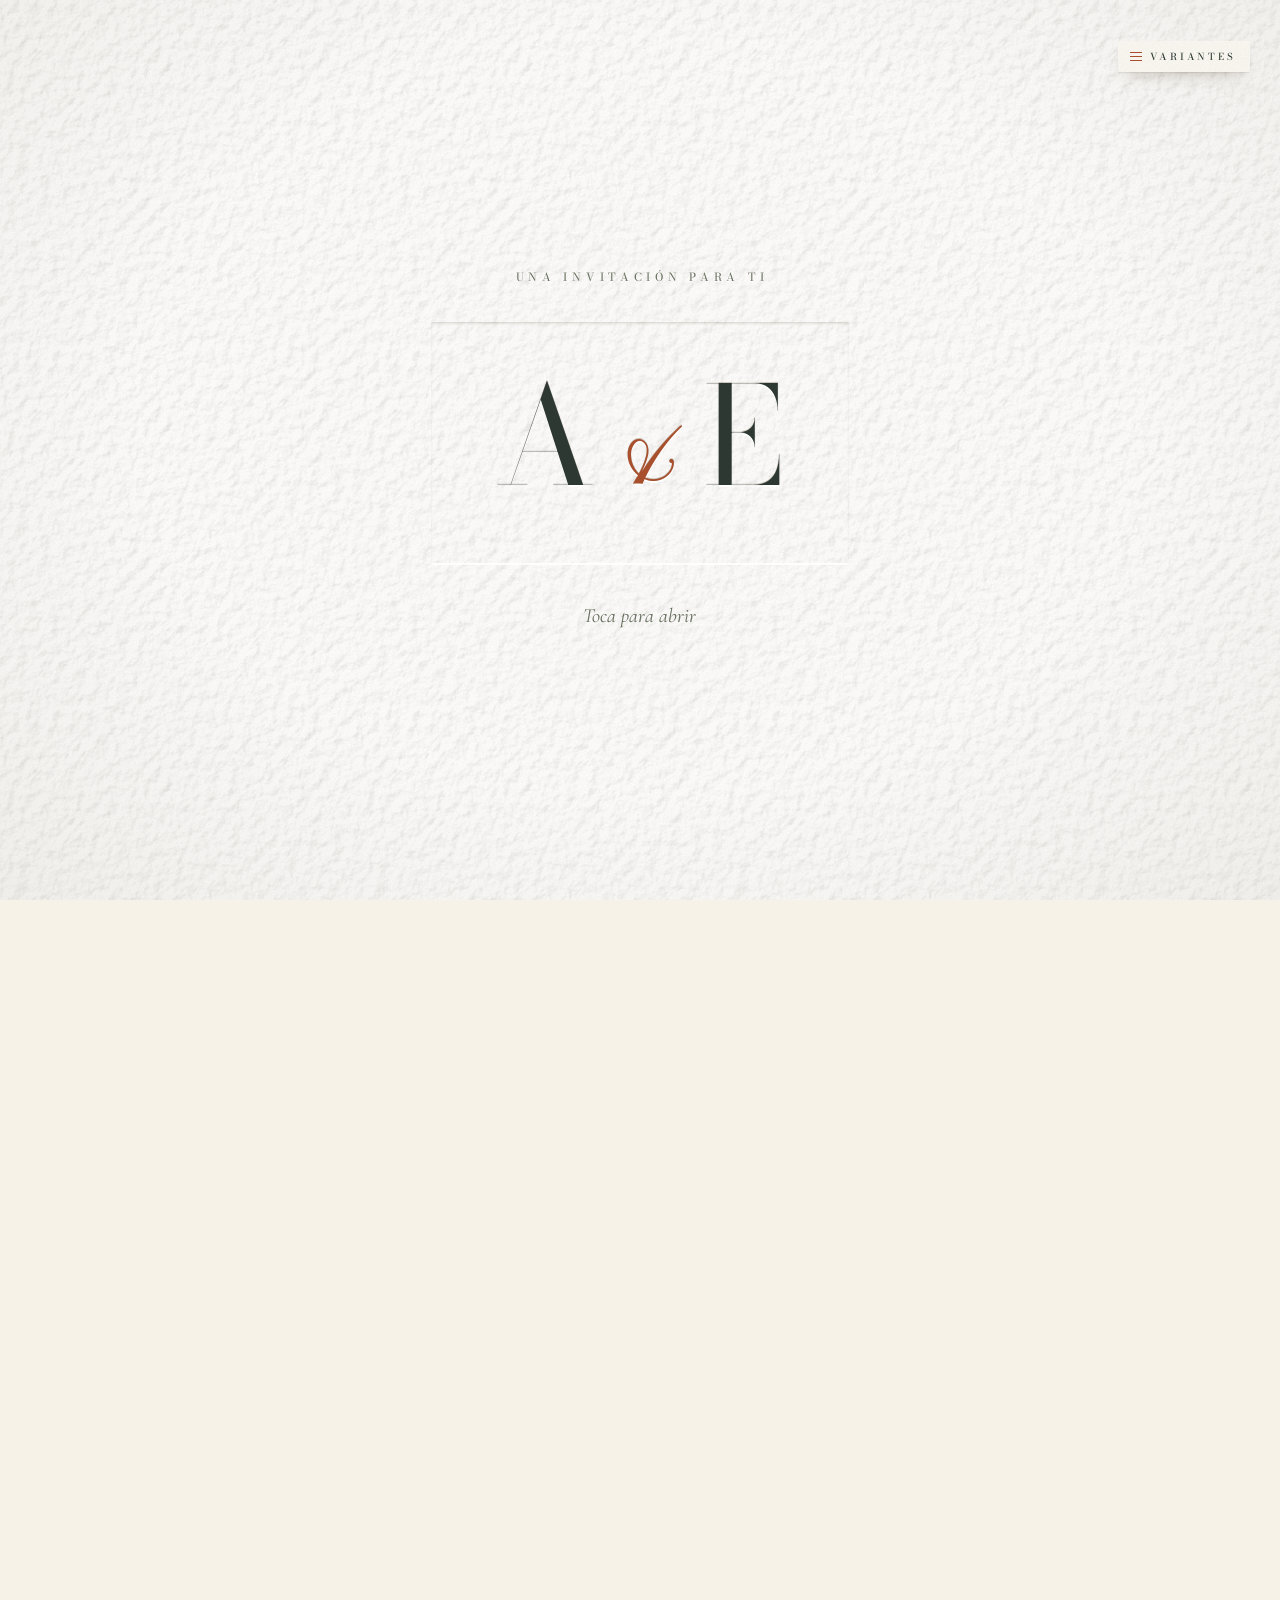
==== commit c6521c50: "Casa Virreinal Roja: fachada roja con fuente, portón que se abre y variantes vintage y prensado e ín" ====
--- a/index.html
+++ b/index.html
@@ -4,12 +4,12 @@
   <meta charset="utf-8">
   <meta name="viewport" content="width=device-width, initial-scale=1, viewport-fit=cover">
   <title>Alejandra &amp; Eliav · Nuestra boda</title>
-  <meta name="description" content="Invitación a la ceremonia civil de Alejandra y Eliav en Casa Maka, Tetelpan, Ciudad de México.">
+  <meta name="description" content="Invitación a la ceremonia civil de Alejandra y Eliav en Casa Virreinal Roja, Villa Gustavo A. Madero, Ciudad de México.">
   <meta name="robots" content="noindex, nofollow">
   <meta name="theme-color" content="#F7F2E8">
   <meta name="color-scheme" content="light">
   <meta property="og:title" content="Alejandra &amp; Eliav · Nuestra boda">
-  <meta property="og:description" content="Te invitamos a celebrar con nosotros en Tetelpan.">
+  <meta property="og:description" content="Te invitamos a celebrar con nosotros en Casa Virreinal Roja, Ciudad de México.">
   <meta property="og:type" content="website">
   <meta property="og:url" content="https://synode.space/">
   <link rel="icon" href="img/favicon.svg" type="image/svg+xml">
@@ -30,7 +30,8 @@
 <div class="plancha" aria-hidden="true"></div>
 
 <!-- Sello de cera crema: resina prensada con un sello de latón. Solo A & E, sin texto en la orilla.
-     Sello de tinta (variante tinta): estampa índigo con corona de laurel y A & E. -->
+     Sello de tinta (variante tinta): estampa índigo con corona de laurel y A & E.
+     Variante vintage: el mismo sello en lacre rojo (colores por --cera, --cera-hundida y --cera-letra). -->
 <svg class="sprite" aria-hidden="true" focusable="false">
   <defs>
       <filter id="cera" x="-15%" y="-15%" width="130%" height="130%" color-interpolation-filters="sRGB">
@@ -88,9 +89,9 @@
       </g>
     </symbol>
     <symbol id="sello-cera" viewBox="0 0 240 240">
-      <path d="M227.5 120.0L228.0 123.8L228.0 127.6L227.8 131.3L227.1 135.1L226.1 138.7L224.7 142.3L223.1 145.7L221.4 149.1L219.5 152.3L217.7 155.5L215.9 158.7L214.1 161.9L212.5 165.1L210.9 168.3L209.4 171.6L207.7 174.8L206.0 178.0L204.1 181.1L202.0 184.1L199.8 186.9L197.3 189.6L194.6 192.1L191.9 194.4L189.1 196.7L186.3 199.1L183.7 201.5L181.1 204.0L178.5 206.7L175.9 209.5L173.2 212.1L170.3 214.5L167.1 216.5L163.7 218.1L160.0 219.1L156.3 219.7L152.5 220.0L148.7 220.0L144.9 219.8L141.2 219.5L137.5 219.2L133.9 218.8L130.3 218.4L126.9 218.2L123.4 218.0L120.0 218.0L116.6 218.1L113.1 218.3L109.6 218.5L106.1 218.8L102.6 218.9L99.0 218.9L95.4 218.6L91.9 218.1L88.4 217.4L84.9 216.5L81.5 215.3L78.1 214.1L74.8 212.8L71.4 211.4L68.0 210.1L64.6 208.7L61.1 207.4L57.5 206.0L54.0 204.5L50.5 202.8L47.1 201.0L43.9 198.8L40.9 196.4L38.3 193.6L35.9 190.6L33.9 187.3L32.2 183.8L30.7 180.2L29.5 176.6L28.4 172.9L27.3 169.3L26.3 165.7L25.3 162.2L24.3 158.7L23.3 155.2L22.3 151.7L21.4 148.3L20.7 144.8L20.2 141.2L19.9 137.6L19.9 134.1L20.1 130.5L20.5 127.0L21.0 123.5L21.5 120.0L22.1 116.6L22.5 113.2L22.9 109.8L23.1 106.4L23.2 102.9L23.2 99.4L23.2 95.9L23.3 92.3L23.5 88.7L24.0 85.0L24.7 81.5L25.6 78.0L26.8 74.6L28.3 71.2L29.9 68.0L31.6 64.7L33.3 61.6L35.2 58.4L37.1 55.2L39.1 52.1L41.2 49.0L43.4 46.1L45.9 43.2L48.5 40.6L51.3 38.1L54.3 35.9L57.4 33.9L60.7 32.1L64.1 30.5L67.5 29.1L71.0 27.8L74.5 26.7L77.9 25.5L81.4 24.4L84.7 23.1L88.1 21.8L91.4 20.4L94.8 18.9L98.2 17.4L101.7 16.0L105.2 14.6L108.8 13.5L112.5 12.6L116.2 12.1L120.0 12.0L123.8 12.2L127.5 12.8L131.2 13.7L134.8 14.8L138.3 16.0L141.8 17.4L145.2 18.7L148.6 20.1L152.0 21.5L155.4 22.9L158.7 24.3L161.9 25.9L165.1 27.6L168.1 29.5L171.0 31.7L173.7 34.0L176.3 36.6L178.7 39.2L181.0 41.9L183.3 44.6L185.6 47.1L188.1 49.5L190.7 51.7L193.3 54.0L196.0 56.2L198.5 58.6L201.0 61.2L203.2 63.9L205.4 66.6L207.6 69.4L209.7 72.3L211.7 75.3L213.6 78.3L215.3 81.5L216.9 84.7L218.2 88.1L219.5 91.5L220.6 94.9L221.7 98.4L222.8 101.9L223.9 105.4L225.0 109.0L226.0 112.6L226.9 116.3Z" fill="#E8D7B8" filter="url(#cera)"/>
-      <circle cx="120" cy="121" r="74" fill="#E5D4B5" filter="url(#cera-hundida)"/>
-      <g fill="#EADBBF" filter="url(#cera-letra)">
+      <path d="M227.5 120.0L228.0 123.8L228.0 127.6L227.8 131.3L227.1 135.1L226.1 138.7L224.7 142.3L223.1 145.7L221.4 149.1L219.5 152.3L217.7 155.5L215.9 158.7L214.1 161.9L212.5 165.1L210.9 168.3L209.4 171.6L207.7 174.8L206.0 178.0L204.1 181.1L202.0 184.1L199.8 186.9L197.3 189.6L194.6 192.1L191.9 194.4L189.1 196.7L186.3 199.1L183.7 201.5L181.1 204.0L178.5 206.7L175.9 209.5L173.2 212.1L170.3 214.5L167.1 216.5L163.7 218.1L160.0 219.1L156.3 219.7L152.5 220.0L148.7 220.0L144.9 219.8L141.2 219.5L137.5 219.2L133.9 218.8L130.3 218.4L126.9 218.2L123.4 218.0L120.0 218.0L116.6 218.1L113.1 218.3L109.6 218.5L106.1 218.8L102.6 218.9L99.0 218.9L95.4 218.6L91.9 218.1L88.4 217.4L84.9 216.5L81.5 215.3L78.1 214.1L74.8 212.8L71.4 211.4L68.0 210.1L64.6 208.7L61.1 207.4L57.5 206.0L54.0 204.5L50.5 202.8L47.1 201.0L43.9 198.8L40.9 196.4L38.3 193.6L35.9 190.6L33.9 187.3L32.2 183.8L30.7 180.2L29.5 176.6L28.4 172.9L27.3 169.3L26.3 165.7L25.3 162.2L24.3 158.7L23.3 155.2L22.3 151.7L21.4 148.3L20.7 144.8L20.2 141.2L19.9 137.6L19.9 134.1L20.1 130.5L20.5 127.0L21.0 123.5L21.5 120.0L22.1 116.6L22.5 113.2L22.9 109.8L23.1 106.4L23.2 102.9L23.2 99.4L23.2 95.9L23.3 92.3L23.5 88.7L24.0 85.0L24.7 81.5L25.6 78.0L26.8 74.6L28.3 71.2L29.9 68.0L31.6 64.7L33.3 61.6L35.2 58.4L37.1 55.2L39.1 52.1L41.2 49.0L43.4 46.1L45.9 43.2L48.5 40.6L51.3 38.1L54.3 35.9L57.4 33.9L60.7 32.1L64.1 30.5L67.5 29.1L71.0 27.8L74.5 26.7L77.9 25.5L81.4 24.4L84.7 23.1L88.1 21.8L91.4 20.4L94.8 18.9L98.2 17.4L101.7 16.0L105.2 14.6L108.8 13.5L112.5 12.6L116.2 12.1L120.0 12.0L123.8 12.2L127.5 12.8L131.2 13.7L134.8 14.8L138.3 16.0L141.8 17.4L145.2 18.7L148.6 20.1L152.0 21.5L155.4 22.9L158.7 24.3L161.9 25.9L165.1 27.6L168.1 29.5L171.0 31.7L173.7 34.0L176.3 36.6L178.7 39.2L181.0 41.9L183.3 44.6L185.6 47.1L188.1 49.5L190.7 51.7L193.3 54.0L196.0 56.2L198.5 58.6L201.0 61.2L203.2 63.9L205.4 66.6L207.6 69.4L209.7 72.3L211.7 75.3L213.6 78.3L215.3 81.5L216.9 84.7L218.2 88.1L219.5 91.5L220.6 94.9L221.7 98.4L222.8 101.9L223.9 105.4L225.0 109.0L226.0 112.6L226.9 116.3Z" style="fill: var(--cera, #E8D7B8)" filter="url(#cera)"/>
+      <circle cx="120" cy="121" r="74" style="fill: var(--cera-hundida, #E5D4B5)" filter="url(#cera-hundida)"/>
+      <g style="fill: var(--cera-letra, #EADBBF)" filter="url(#cera-letra)">
         <text x="82" y="139" text-anchor="middle" font-family="'Bodoni Moda', Georgia, serif" font-size="50" font-weight="500">A</text>
         <text x="120" y="142" text-anchor="middle" font-family="'Pinyon Script', cursive" font-size="54">&amp;</text>
         <text x="159" y="139" text-anchor="middle" font-family="'Bodoni Moda', Georgia, serif" font-size="50" font-weight="500">E</text>
@@ -133,7 +134,7 @@
 
       <div class="escena__texto">
         <div class="fase fase--portada" data-fase="0 .64">
-          <p class="volada prensa">Tetelpan · Ciudad de México</p>
+          <p class="volada prensa">Gustavo A. Madero · Ciudad de México</p>
           <h1 class="nombres">
             <span class="nombres__uno prensa letras">Alejandra</span>
             <span class="nombres__y prensa">&amp;</span>
@@ -191,28 +192,36 @@
     </div>
   </section>
 
-  <!-- ============ ESCENA 3 · El arco de Casa Maka ============ -->
+  <!-- ============ ESCENA 3 · Fachada de Casa Virreinal Roja con su fuente ============ -->
   <section class="escena escena--arco" id="lugar" data-escena aria-label="Dónde y cuándo">
     <div class="escena__escenario">
-      <div class="capas capas--arco" aria-hidden="true">
-        <img class="capa capa--ancha" data-capa data-y="-3" data-s=".05" src="img/escenas/a-muro.webp" data-tinta="img/escenas/i-muro.webp" alt="" width="2400" height="1500" loading="lazy">
-        <img class="capa capa--ancha" data-capa data-y="-7" data-s=".07" src="img/escenas/a-enredadera.webp" data-tinta="img/escenas/i-enredadera.webp" alt="" width="2400" height="1500" loading="lazy">
-        <img class="capa capa--ancha capa--bajo" data-capa data-y="-9" data-s=".14" src="img/escenas/a-plantas.webp" data-tinta="img/escenas/i-plantas.webp" alt="" width="2400" height="1500" loading="lazy">
+      <!-- La casa aparece completa y sin título; al bajar, la cámara se acerca a la puerta (data-zoom="desde hasta"),
+           el portón se abre y el título se imprime en blanco sobre el interior oscuro -->
+      <div class="capas capas--arco" aria-hidden="true" data-zoom=".12 .42" data-puerta=".5 .655" data-hueco=".139">
+        <img class="capa capa--ancha" data-capa data-y="-2" src="img/escenas/a-muro.webp" data-tinta="img/escenas/i-muro.webp" alt="" width="2400" height="1500" loading="lazy">
+        <!-- Portón: dos hojas que se abren hacia dentro (data-abre="desde hasta"); dentro está oscuro -->
+        <div class="capa capa--ancha puerta" data-capa data-y="-2" data-abre=".3 .46">
+          <img class="puerta__hoja puerta__hoja--izq" src="img/escenas/a-puerta-izq.webp" data-tinta="img/escenas/i-puerta-izq.webp" alt="" width="2400" height="1500" loading="lazy">
+          <img class="puerta__hoja puerta__hoja--der" src="img/escenas/a-puerta-der.webp" data-tinta="img/escenas/i-puerta-der.webp" alt="" width="2400" height="1500" loading="lazy">
+        </div>
+        <img class="capa capa--ancha" data-capa data-y="-3" src="img/escenas/a-fuente.webp" data-tinta="img/escenas/i-fuente.webp" alt="" width="2400" height="1500" loading="lazy">
+        <img class="capa capa--ancha capa--bajo" data-capa data-y="-5" src="img/escenas/a-plantas.webp" data-tinta="img/escenas/i-plantas.webp" alt="" width="2400" height="1500" loading="lazy">
       </div>
 
       <div class="escena__texto escena__texto--arco">
-        <div class="fase" data-fase="0 .36">
+        <div class="fase" data-fase=".44 .66">
           <p class="encabezado__script prensa">Dónde y cuándo</p>
-          <h2 class="lugar__nombre prensa letras">Casa Maka</h2>
-          <p class="lugar__dir prensa">Calle Maka, Tetelpan, Ciudad de México</p>
-        </div>
-        <div class="fase" data-fase=".36 .68">
+          <!-- Fecha fija del título: si cambia la fecha en js/config.js, cámbiala aquí también -->
+          <h2 class="lugar__nombre prensa letras">31.01.27 CDMX</h2>
+          <p class="lugar__dir lugar__dir--grande prensa">5 de Mayo, Villa Gustavo A. Madero, 07050 Ciudad de México</p>
+        </div>
+        <div class="fase" data-fase=".66 .84">
           <h3 class="etiqueta prensa">Ceremonia civil</h3>
           <p class="lugar__hora prensa" data-boda="hora">Hora por confirmar</p>
-          <p class="lugar__dir prensa">Casa Maka · Tetelpan</p>
-          <a class="boton prensa" href="https://www.google.com/maps/search/?api=1&amp;query=Casa%20Maka%2C%20Calle%20Maka%2C%20Tetelpan%2C%20Ciudad%20de%20M%C3%A9xico" target="_blank" rel="noopener">Ver mapa</a>
-        </div>
-        <div class="fase" data-fase=".68 1.01">
+          <p class="lugar__dir prensa">Casa Virreinal Roja · Gustavo A. Madero</p>
+          <a class="boton prensa" href="https://www.google.com/maps/search/?api=1&amp;query=Casa%20Virreinal%20Roja%2C%205%20de%20Mayo%2C%20Villa%20Gustavo%20A.%20Madero%2C%2007050%20Ciudad%20de%20M%C3%A9xico%2C%20CDMX" target="_blank" rel="noopener">Ver mapa</a>
+        </div>
+        <div class="fase" data-fase=".84 1.01">
           <h3 class="etiqueta prensa">Recepción</h3>
           <p class="lugar__hora prensa">Hora por confirmar</p>
           <p class="lugar__dir prensa">Lugar por confirmar</p>
@@ -330,5 +339,6 @@
 <script src="js/escenas.js"></script>
 <script src="js/sello.js"></script>
 <script src="js/invitacion.js"></script>
+<script src="js/recorrido.js"></script>
 </body>
 </html>
--- a/css/site.css
+++ b/css/site.css
@@ -7,7 +7,7 @@
   --papel-sombra: #E7DFD0;
   --tinta: #2D3832;          /* verde casi negro, tinta de prensa */
   --tinta-suave: #66705F;
-  --terracota: #A8502E;      /* ladrillo del arco */
+  --terracota: #A8502E;      /* acento terracota */
   --terracota-osc: #84391D;
   --agave: #4F6F78;          /* azul del maguey */
   --oro: #B6975E;
@@ -125,32 +125,32 @@
 /* ===================== PAPEL PRENSADO (variante sello) ===================== */
 /* Sin sello ni damasco: hoja blanca de algodón prensado en frío con A & E impreso y hundido en el papel */
 .sello__mono { display: none; }
-[data-variante="sello"] .intro,
+:is([data-variante="sello"], [data-variante="prensado-indigo"]) .intro,
 [data-variante="sello"] .pie {
   background:
     radial-gradient(ellipse at 50% 46%, transparent 55%, rgba(150, 140, 120, .1) 100%),
     var(--prensado), var(--grano), #FFFFFF;
 }
-[data-variante="sello"] .sello { width: auto; aspect-ratio: auto; border-radius: 2px; padding: clamp(28px, 6vw, 46px) clamp(34px, 8vw, 64px); scale: 1; }
-[data-variante="sello"] :is(.sello__arte, .sello__aro) { display: none; }
-[data-variante="sello"] .sello__mono {
+:is([data-variante="sello"], [data-variante="prensado-indigo"]) .sello { width: auto; aspect-ratio: auto; border-radius: 2px; padding: clamp(28px, 6vw, 46px) clamp(34px, 8vw, 64px); scale: 1; }
+:is([data-variante="sello"], [data-variante="prensado-indigo"]) :is(.sello__arte, .sello__aro) { display: none; }
+:is([data-variante="sello"], [data-variante="prensado-indigo"]) .sello__mono {
   display: block; font-family: var(--f-display); font-weight: 400; font-size: clamp(4.4rem, 3rem + 9vw, 8.5rem); line-height: 1;
   letter-spacing: .02em; color: var(--tinta);
   text-shadow: var(--hundido-ciego), 0 0 1px rgba(45, 56, 50, .25);
   filter: blur(1.6px); opacity: 0;
   transition: opacity 1.4s ease, filter 1.4s ease, transform .5s cubic-bezier(.2, .8, .2, 1);
 }
-[data-variante="sello"] .sello__mono i { font-family: var(--f-script); font-style: normal; color: var(--terracota); margin: 0 .04em; font-size: .9em; }
+:is([data-variante="sello"], [data-variante="prensado-indigo"]) .sello__mono i { font-family: var(--f-script); font-style: normal; color: var(--terracota); margin: 0 .04em; font-size: .9em; }
 /* Marco ciego: la huella de la plancha alrededor del monograma */
-[data-variante="sello"] .sello::before {
+:is([data-variante="sello"], [data-variante="prensado-indigo"]) .sello::before {
   content: ""; position: absolute; inset: 0; border-radius: 2px; box-shadow: var(--plancha); opacity: 0; transition: opacity 1.4s ease .3s;
 }
-[data-variante="sello"] .listo .sello__mono { opacity: 1; filter: none; }
-[data-variante="sello"] .listo .sello::before { opacity: 1; }
-[data-variante="sello"] .listo .sello:hover .sello__mono { transform: translateY(-1px); }
-[data-variante="sello"] .abriendo .sello__mono { transform: scale(.97); transition-duration: .22s; }
-[data-variante="sello"] .intro.se-va .sello__mono { transform: scale(1.04); filter: blur(2px); opacity: 0; transition: transform 1.3s ease, filter 1.3s ease, opacity 1.1s ease; }
-[data-variante="sello"] .intro__que { display: none; }
+:is([data-variante="sello"], [data-variante="prensado-indigo"]) .listo .sello__mono { opacity: 1; filter: none; }
+:is([data-variante="sello"], [data-variante="prensado-indigo"]) .listo .sello::before { opacity: 1; }
+:is([data-variante="sello"], [data-variante="prensado-indigo"]) .listo .sello:hover .sello__mono { transform: translateY(-1px); }
+:is([data-variante="sello"], [data-variante="prensado-indigo"]) .abriendo .sello__mono { transform: scale(.97); transition-duration: .22s; }
+:is([data-variante="sello"], [data-variante="prensado-indigo"]) .intro.se-va .sello__mono { transform: scale(1.04); filter: blur(2px); opacity: 0; transition: transform 1.3s ease, filter 1.3s ease, opacity 1.1s ease; }
+:is([data-variante="sello"], [data-variante="prensado-indigo"]) .intro__que { display: none; }
 [data-variante="sello"] .pie__sello { display: none; }
 [data-variante="sello"] .pie__mono {
   display: block; margin: 0 auto; font-family: var(--f-display); font-size: clamp(2.6rem, 7vw, 4rem); line-height: 1;
@@ -229,25 +229,17 @@
 [data-variante="mosaico"] .pie :is(.pie__gracias, .pie__fecha) {
   width: fit-content; margin-inline: auto; padding: .25em .9em; background: rgba(252, 250, 245, .92); text-shadow: none;
 }
-/* Tinta: papel verjurado de algodón, sello de tinta índigo y escenas a pluma; el acento terracota pasa a índigo */
-[data-variante="tinta"] {
+/* Tinta: el mismo algodón blanco prensado en frío de la variante sello, con el diseño y la letra en índigo,
+   sello de tinta índigo y escenas a pluma; el acento terracota pasa a índigo */
+:is([data-variante="tinta"], [data-variante="prensado-indigo"]) {
   --tinta: #1D254D; --tinta-suave: #515B85; --terracota: #2F4396; --terracota-osc: #1F2C6A; --agave: #2F4396;
-  --verjurado:
-    repeating-linear-gradient(0deg, rgba(110, 90, 60, .045) 0 1px, transparent 1px 5px),
-    repeating-linear-gradient(90deg, transparent 0 calc(min(19vw, 140px) - 1px), rgba(110, 90, 60, .07) calc(min(19vw, 140px) - 1px) min(19vw, 140px));
-}
-[data-variante="tinta"] .papel {
-  background:
-    radial-gradient(ellipse at 50% 40%, transparent 50%, rgba(140, 115, 80, .16) 100%),
-    var(--verjurado), var(--grano), var(--grano), var(--fibras), var(--moteado),
-    #F5EFE2;
-}
+  --papel: #F4F3F0; --papel-claro: #FFFFFF; --papel-sombra: #E6E6E2;
+}
+:is([data-variante="tinta"], [data-variante="prensado-indigo"]) .papel,
 [data-variante="tinta"] .intro {
   background:
-    radial-gradient(ellipse at 50% 46%, rgba(255, 253, 247, .55), transparent 46%),
-    radial-gradient(ellipse at 50% 40%, transparent 50%, rgba(140, 115, 80, .2) 100%),
-    var(--verjurado), var(--grano), var(--grano), var(--fibras), var(--moteado),
-    #F5EFE2;
+    radial-gradient(ellipse at 50% 46%, transparent 55%, rgba(150, 140, 120, .1) 100%),
+    var(--prensado), var(--grano), #FFFFFF;
 }
 /* La estampa se imprime: llega un poco grande y se asienta sobre el papel; la tinta no proyecta sombra */
 [data-variante="tinta"] .sello { scale: 1.12; transition: opacity .5s ease, scale .5s cubic-bezier(.5, 0, .3, 1.4); }
@@ -256,13 +248,59 @@
 [data-variante="tinta"] .listo .sello:hover .sello__arte { transform: rotate(-2deg); }
 [data-variante="tinta"] .abriendo .sello__arte { transform: scale(.95); filter: none; }
 [data-variante="tinta"] .intro.se-va .sello__arte { transform: scale(1.05); filter: blur(2px); opacity: .4; transition: transform 1.3s ease, filter 1.3s ease, opacity 1.3s ease; }
-[data-variante="tinta"] .escena__texto::before { background: radial-gradient(closest-side, rgba(245, 239, 226, .85), rgba(245, 239, 226, .55) 55%, transparent); }
-[data-variante="tinta"] .escena__texto--arco :is(.encabezado__script, .lugar__nombre, .lugar__dir, .lugar__hora, .etiqueta) {
-  color: var(--tinta);
-  text-shadow: 0 0 6px #F5EFE2, 0 0 14px #F5EFE2, 0 0 28px rgba(245, 239, 226, .9);
-}
-[data-variante="tinta"] .escena__texto--arco :is(.encabezado__script, .lugar__hora, .etiqueta) { color: var(--terracota); }
-[data-variante="tinta"] .pie { background: none; }
+:is([data-variante="tinta"], [data-variante="prensado-indigo"]) .escena__texto::before { background: radial-gradient(closest-side, rgba(255, 255, 255, .85), rgba(255, 255, 255, .55) 55%, transparent); }
+/* «Dónde y cuándo» se imprime en blanco sobre el interior oscuro del portón, también a pluma; sombra índigo */
+:is([data-variante="tinta"], [data-variante="prensado-indigo"]) .escena__texto--arco :is(.encabezado__script, .lugar__nombre, .lugar__dir, .lugar__hora, .etiqueta) {
+  text-shadow: 0 1px 2px rgba(14, 20, 51, .7), 0 2px 14px rgba(14, 20, 51, .5), 0 0 34px rgba(14, 20, 51, .35);
+}
+:is([data-variante="tinta"], [data-variante="prensado-indigo"]) .pie { background: none; }
+/* Prensado e índigo: abre con la hoja de algodón prensado de la variante sello (con sus colores de prensa)
+   y al abrirse todo el contenido es la variante tinta: papel verjurado, escenas a pluma y sello índigo en el pie */
+[data-variante="prensado-indigo"] .intro { --tinta: #2D3832; --tinta-suave: #66705F; --terracota: #A8502E; }
+[data-variante="prensado-indigo"] .pie__sello { filter: none; mix-blend-mode: multiply; }
+
+/* Vintage: papel envejecido en sepia con manchas del tiempo, sello de lacre rojo y acuarelas viradas a sepia.
+   Usa las mismas capas que la variante sello; el tono lo pone el CSS. */
+[data-variante="vintage"] {
+  --papel: #E8DCC2; --papel-claro: #F1E7D2; --papel-sombra: #D6C6A6;
+  --tinta: #3B2A1D; --tinta-suave: #6E5944; --terracota: #7C2D21; --terracota-osc: #5A1E15; --oro: #A2834D;
+  --cera: #8E2A20; --cera-hundida: #7E241B; --cera-letra: #9C3327;
+  --sepia: sepia(.62) saturate(.78) contrast(.95) brightness(1.02);
+  --manchas:
+    radial-gradient(circle at 12% 18%, rgba(150, 105, 50, .16) 0 2.2%, transparent 3.4%),
+    radial-gradient(circle at 84% 12%, rgba(150, 105, 50, .12) 0 1.4%, transparent 2.4%),
+    radial-gradient(circle at 72% 64%, rgba(150, 105, 50, .1) 0 3%, transparent 4.6%),
+    radial-gradient(circle at 22% 78%, rgba(150, 105, 50, .13) 0 1.2%, transparent 2.2%),
+    radial-gradient(circle at 46% 36%, rgba(150, 105, 50, .07) 0 4%, transparent 6.5%),
+    radial-gradient(circle at 92% 88%, rgba(150, 105, 50, .14) 0 1.8%, transparent 3%);
+}
+[data-variante="vintage"] .papel,
+[data-variante="vintage"] .intro {
+  background:
+    radial-gradient(ellipse at 50% 42%, transparent 38%, rgba(110, 72, 30, .22) 82%, rgba(80, 50, 20, .36) 100%),
+    var(--manchas), var(--grano), var(--grano), var(--fibras), var(--moteado),
+    #E8DCC2;
+}
+[data-variante="vintage"] .pie { background: none; }
+[data-variante="vintage"] .escena__texto::before { background: radial-gradient(closest-side, rgba(232, 220, 194, .86), rgba(232, 220, 194, .55) 55%, transparent); }
+/* Acuarelas y fotos viradas a sepia: también mientras «se secan» */
+[data-variante="vintage"] .capa { filter: blur(6px) var(--sepia); }
+[data-variante="vintage"] .capa.lista { filter: var(--sepia); }
+[data-variante="vintage"] .foto { filter: var(--sepia); }
+/* El ramo también se imprime con .prensa: el virado va junto con el desenfoque de la impresión */
+html.js[data-variante="vintage"] .historia__ramo.prensa { filter: blur(2.4px) var(--sepia); }
+html.js[data-variante="vintage"] .historia__ramo.prensa.impresa { filter: var(--sepia); }
+[data-variante="vintage"] .foto.con-foto { filter: sepia(.75) saturate(.7) contrast(1.05) brightness(.98); }
+/* Lámina de álbum: cartulina crema con esquineros negros */
+[data-variante="vintage"] .lamina__papel { position: relative; background: var(--grano), #F3EBD8; }
+[data-variante="vintage"] .lamina__papel::before,
+[data-variante="vintage"] .lamina__papel::after {
+  content: ""; position: absolute; z-index: 1; width: 34px; height: 34px; pointer-events: none;
+  background: linear-gradient(135deg, #2B231D 50%, transparent 50%);
+  filter: drop-shadow(1px 1px 1px rgba(40, 25, 10, .35));
+}
+[data-variante="vintage"] .lamina__papel::before { left: 4px; top: 4px; }
+[data-variante="vintage"] .lamina__papel::after { right: 4px; top: 4px; rotate: 90deg; }
 
 .hoy { font-size: .95em; font-variant-numeric: tabular-nums; }
 .hoy::first-letter { text-transform: uppercase; }
@@ -285,7 +323,7 @@
 }
 /* Letra por letra, como tipos que golpean el papel */
 .js .prensa.letras { opacity: 1; transform: none; filter: none; }
-.letras__tipos { display: inline-block; white-space: nowrap; }
+.letras__tipos { display: inline-block; white-space: nowrap; -webkit-user-select: none; user-select: none; } /* al copiar sale una sola vez (el .sr) */
 .letra { display: inline-block; }
 .js .letras .letra {
   opacity: 0; transform: translateY(-.18em) scale(1.08); filter: blur(3px);
@@ -299,7 +337,17 @@
 
 /* ===================== ESCENAS CON PARALLAX ===================== */
 .escena { position: relative; height: 330vh; }
-.escena--arco { height: 320vh; }
+/* Casa Virreinal Roja: primero la fachada completa, luego la cámara se acerca a la puerta (js/escenas.js) */
+.escena--arco { height: 380vh; --zoom: 1.9; --zoom-y: .52; }
+.capas--arco { will-change: transform; }
+/* Portón: las hojas giran hacia dentro sobre su gozne (41,17 % y 58,83 % del ancho de la capa) */
+.puerta { aspect-ratio: 2400 / 1500; perspective: 1600px; perspective-origin: 50% 70%; --abre: 0; }
+.puerta__hoja { position: absolute; inset: 0; width: 100%; height: 100%; max-width: none; backface-visibility: hidden; }
+.puerta__hoja--izq { transform-origin: 41.17% 0; transform: rotateY(calc(var(--abre) * 80deg)); }
+.puerta__hoja--der { transform-origin: 58.83% 0; transform: rotateY(calc(var(--abre) * -80deg)); }
+/* Al abrirse, la madera se oscurece un poco: la luz queda fuera */
+.puerta__hoja { filter: brightness(calc(1 - var(--abre) * .35)); }
+:is([data-variante="tinta"], [data-variante="prensado-indigo"]) .puerta__hoja { filter: none; }
 .escena__escenario { position: sticky; top: 0; height: 100vh; height: 100svh; overflow: hidden; }
 /* Escena 1: sin recorte vertical, los tallos de la izquierda bajan hasta «Nuestra historia» */
 .escena--tetelpan .escena__escenario { overflow: clip visible; }
@@ -322,13 +370,19 @@
 .escena--tetelpan { --cx: 55%; }
 .capa--marco-izq { left: 0; bottom: 0; height: 112%; width: auto; translate: -24% 0; }
 .capa--marco-der { right: 0; bottom: 0; height: 112%; width: auto; translate: 24% 0; }
-/* Montes: la pintura se desvanece abajo, donde entran las aves del paraíso */
-.capa--montes { -webkit-mask-image: linear-gradient(#000 64%, transparent 86%); mask-image: linear-gradient(#000 64%, transparent 86%); }
+/* Montes: la pintura se desvanece abajo, y el centro (lago e islote, detrás de la fecha) queda a baja opacidad
+   para que el texto centrado se lea; las dos máscaras se intersectan */
+.capa--montes {
+  -webkit-mask-image: linear-gradient(#000 64%, transparent 86%), radial-gradient(ellipse 30% 17% at 47% 63%, rgba(0, 0, 0, .22) 35%, #000 100%);
+  -webkit-mask-composite: source-in;
+  mask-image: linear-gradient(#000 64%, transparent 86%), radial-gradient(ellipse 30% 17% at 47% 63%, rgba(0, 0, 0, .22) 35%, #000 100%);
+  mask-composite: intersect;
+}
 /* Composición de aves del paraíso en acuarela: tallos a la izquierda, pintura a la derecha, ramo al centro */
 .capa--tallos, .capa--pintura { transform-origin: 50% 100%; width: auto; }
 /* Más alta que la escena: la flor arriba y los tallos siguen hacia abajo al hacer scroll */
-.capa--tallos { left: -9vw; top: 9vh; height: 128vh; -webkit-mask-image: linear-gradient(#000 82%, transparent); mask-image: linear-gradient(#000 82%, transparent); }
-.capa--pintura { right: -3vw; bottom: -7vh; height: min(80vh, 100vw); -webkit-mask-image: linear-gradient(#000 88%, transparent); mask-image: linear-gradient(#000 88%, transparent); }
+.capa--tallos { left: -15vw; top: 9vh; height: 128vh; -webkit-mask-image: linear-gradient(#000 82%, transparent); mask-image: linear-gradient(#000 82%, transparent); }
+.capa--pintura { right: -10vw; bottom: -7vh; height: min(80vh, 100vw); -webkit-mask-image: linear-gradient(#000 88%, transparent); mask-image: linear-gradient(#000 88%, transparent); }
 
 .escena__texto {
   position: absolute; inset: 0; z-index: 5;
@@ -356,15 +410,15 @@
 .nombres { margin: 0; display: grid; justify-items: center; line-height: .92; font-weight: 400; }
 .nombres__uno, .nombres__dos {
   font-family: var(--f-display); font-weight: 400; font-optical-sizing: auto;
-  font-size: clamp(2.6rem, 1rem + 8vw, 6.4rem);
+  font-size: clamp(2.3rem, .9rem + 7vw, 5.6rem); /* ~88 %: deja margen a las capas laterales */
   letter-spacing: .02em; color: var(--tinta);
 }
-.nombres__y { font-family: var(--f-script); font-size: clamp(2.6rem, 1.6rem + 4vw, 4.6rem); color: var(--terracota); line-height: 1; margin: -.06em 0 -.12em; }
+.nombres__y { font-family: var(--f-script); font-size: clamp(2.3rem, 1.4rem + 3.5vw, 4rem); color: var(--terracota); line-height: 1; margin: -.06em 0 -.12em; }
 .fase--anidada { margin-top: clamp(16px, 3vh, 30px); }
 .filete { display: flex; align-items: center; justify-content: center; gap: 12px; margin: 1em auto; }
 .filete span { width: min(80px, 16vw); height: 1px; background: var(--tinta-suave); opacity: .55; box-shadow: 0 1px 0 rgba(255, 255, 255, .8); }
 .filete i { width: 7px; height: 7px; rotate: 45deg; background: var(--terracota); box-shadow: 0 1px 0 rgba(255, 255, 255, .8); }
-.fecha { margin: 0; font-family: var(--f-display); font-style: italic; font-size: clamp(1.05rem, .95rem + .6vw, 1.4rem); }
+.fecha { margin: 0; font-family: var(--f-display); font-style: italic; font-size: clamp(1rem, .9rem + .5vw, 1.3rem); }
 
 .monograma { display: inline-block; font-family: var(--f-display); font-weight: 500; font-size: clamp(2rem, 1.6rem + 2vw, 3rem); color: var(--terracota); letter-spacing: .04em; }
 .monograma i, .pie__mono i, .encabezado__titulo i, .foto__ciego i { font-family: var(--f-script); font-style: normal; font-weight: 400; margin: 0 .06em; }
@@ -387,16 +441,28 @@
 .desliza.oculto { opacity: 0; pointer-events: none; }
 @keyframes gotea { 0% { transform: scaleY(0); } 50% { transform: scaleY(1); } 100% { transform: scaleY(1); opacity: 0; } }
 
-/* ---------- Escena 3: el arco ---------- */
+/* ---------- Escena 3: fachada de Casa Virreinal Roja ---------- */
 .escena__texto--arco { padding-top: 44vh; color: #FFFDF8; }
 .escena__texto--arco::before { content: none; }
 .escena__texto--arco :is(.encabezado__script, .lugar__nombre, .lugar__dir, .lugar__hora, .etiqueta) {
   color: #FFFDF8;
   text-shadow: 0 1px 2px rgba(24, 18, 12, .6), 0 2px 14px rgba(24, 18, 12, .45), 0 0 34px rgba(24, 18, 12, .3);
 }
-.lugar__nombre { margin: 0; font-family: var(--f-display); font-weight: 400; font-size: clamp(2.4rem, 1.2rem + 5vw, 4.8rem); line-height: 1; letter-spacing: .03em; }
+.lugar__nombre { margin: 0; font-family: var(--f-display); font-weight: 400; font-size: clamp(1.9rem, .6rem + 6vw, 4.8rem); text-wrap: balance; line-height: 1; letter-spacing: .03em; }
 .lugar__hora { margin: 0; font-family: var(--f-script); font-size: clamp(1.9rem, 1.5rem + 1.6vw, 2.6rem); color: var(--terracota); line-height: 1.2; }
 .lugar__dir { margin: .3em 0 0; font-style: italic; color: var(--tinta-suave); font-size: 1.1em; }
+.lugar__dir--grande { font-size: 1.21em; } /* la dirección bajo «31.01.27 CDMX», 10 % más grande */
+/* «Dónde y cuándo» va dentro del portón abierto: letra 40 % más pequeña y columna del ancho del hueco entre las
+   hojas menos un margen (--hueco-texto lo calcula js/escenas.js); el título se ajusta al ancho con cqi */
+.escena__texto--arco > .fase { width: var(--hueco-texto, min(100%, 300px)); container-type: inline-size; }
+.escena__texto--arco .encabezado__script { font-size: min(clamp(1.14rem, .84rem + 1.2vw, 1.68rem), 13cqi); }
+.escena__texto--arco .lugar__nombre { font-size: min(clamp(1.14rem, .36rem + 3.6vw, 2.88rem), 11.5cqi); }
+.escena__texto--arco .lugar__hora { font-size: min(clamp(1.14rem, .9rem + .96vw, 1.56rem), 14cqi); }
+.escena__texto--arco .lugar__dir { font-size: max(12px, .66em); }
+.escena__texto--arco .lugar__dir--grande { font-size: max(13px, .73em); }
+.escena__texto--arco :is(.etiqueta, .boton) { font-size: max(10px, .43rem); letter-spacing: .24em; }
+.escena__texto--arco .etiqueta { margin-right: -.24em; }
+.escena__texto--arco .boton { padding: .8em 1.5em; margin-top: 1em; }
 
 /* ===================== ENCABEZADOS Y BOTONES ===================== */
 .encabezado { text-align: center; margin-bottom: clamp(36px, 6vw, 64px); }
@@ -457,6 +523,8 @@
 }
 .lamina--2 .foto { aspect-ratio: 5 / 6; }
 .foto.con-foto { background-size: cover; }
+/* Encuadre de cada foto horizontal en el marco vertical */
+.lamina--3 .foto.con-foto { background-position: 38% 50%; }
 /* Monograma en relieve ciego (sin tinta) mientras no hay foto */
 .foto__ciego { font-family: var(--f-display); font-weight: 500; font-size: clamp(1.8rem, 1rem + 2.4vw, 2.8rem); color: rgba(247, 242, 232, .9); text-shadow: var(--hundido-ciego); }
 .foto.con-foto .foto__ciego { display: none; }
@@ -547,12 +615,12 @@
 @media (max-aspect-ratio: 4/5) {
   .capa--marco-izq { height: 62%; translate: -50% 0; }
   .capa--marco-der { height: 62%; translate: 50% 0; }
-  .capa--tallos { top: 44svh; height: 96svh; left: -24vw; -webkit-mask-image: linear-gradient(#000 64%, transparent 84%); mask-image: linear-gradient(#000 64%, transparent 84%); }
-  .capa--pintura { height: 50%; right: -16vw; }
+  .capa--tallos { top: 44svh; height: 96svh; left: -30vw; -webkit-mask-image: linear-gradient(#000 64%, transparent 84%); mask-image: linear-gradient(#000 64%, transparent 84%); }
+  .capa--pintura { height: 50%; right: -24vw; }
   .escena__texto { padding-top: clamp(64px, 10vh, 110px); }
   .escena__texto--arco { padding-top: 54vh; }
-  /* El arco más lejos para que quepan el maguey y el órgano */
-  .escena--arco { --cx: 55%; }
+  /* Encuadre corrido a la derecha: el portón a la izquierda y la fuente completa a la derecha */
+  .escena--arco { --cx: 58%; --zoom: 1.3; --zoom-y: .62; }
   .capas--arco .capa--ancha { width: 112vh; }
   .capas--arco .capa--bajo { bottom: -6vh; }
   .padres { grid-template-columns: 1fr; gap: 14px; }
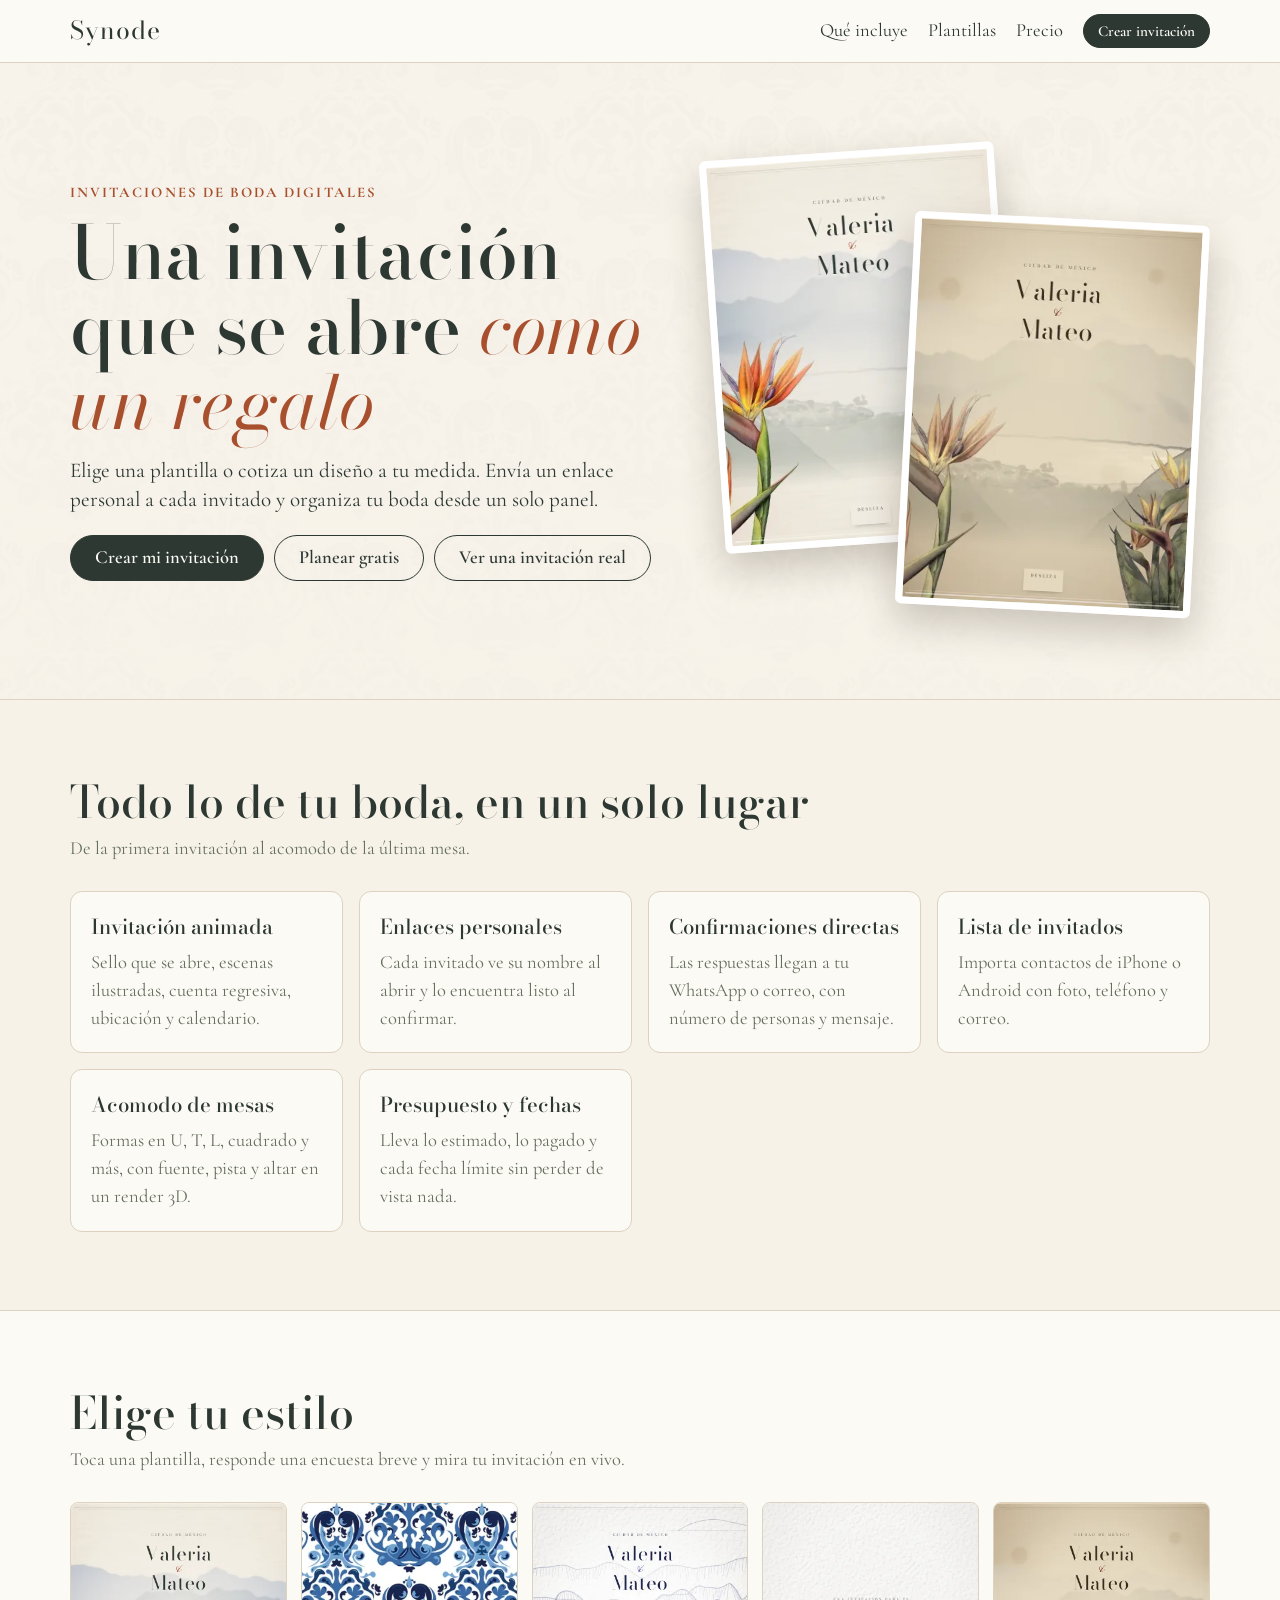
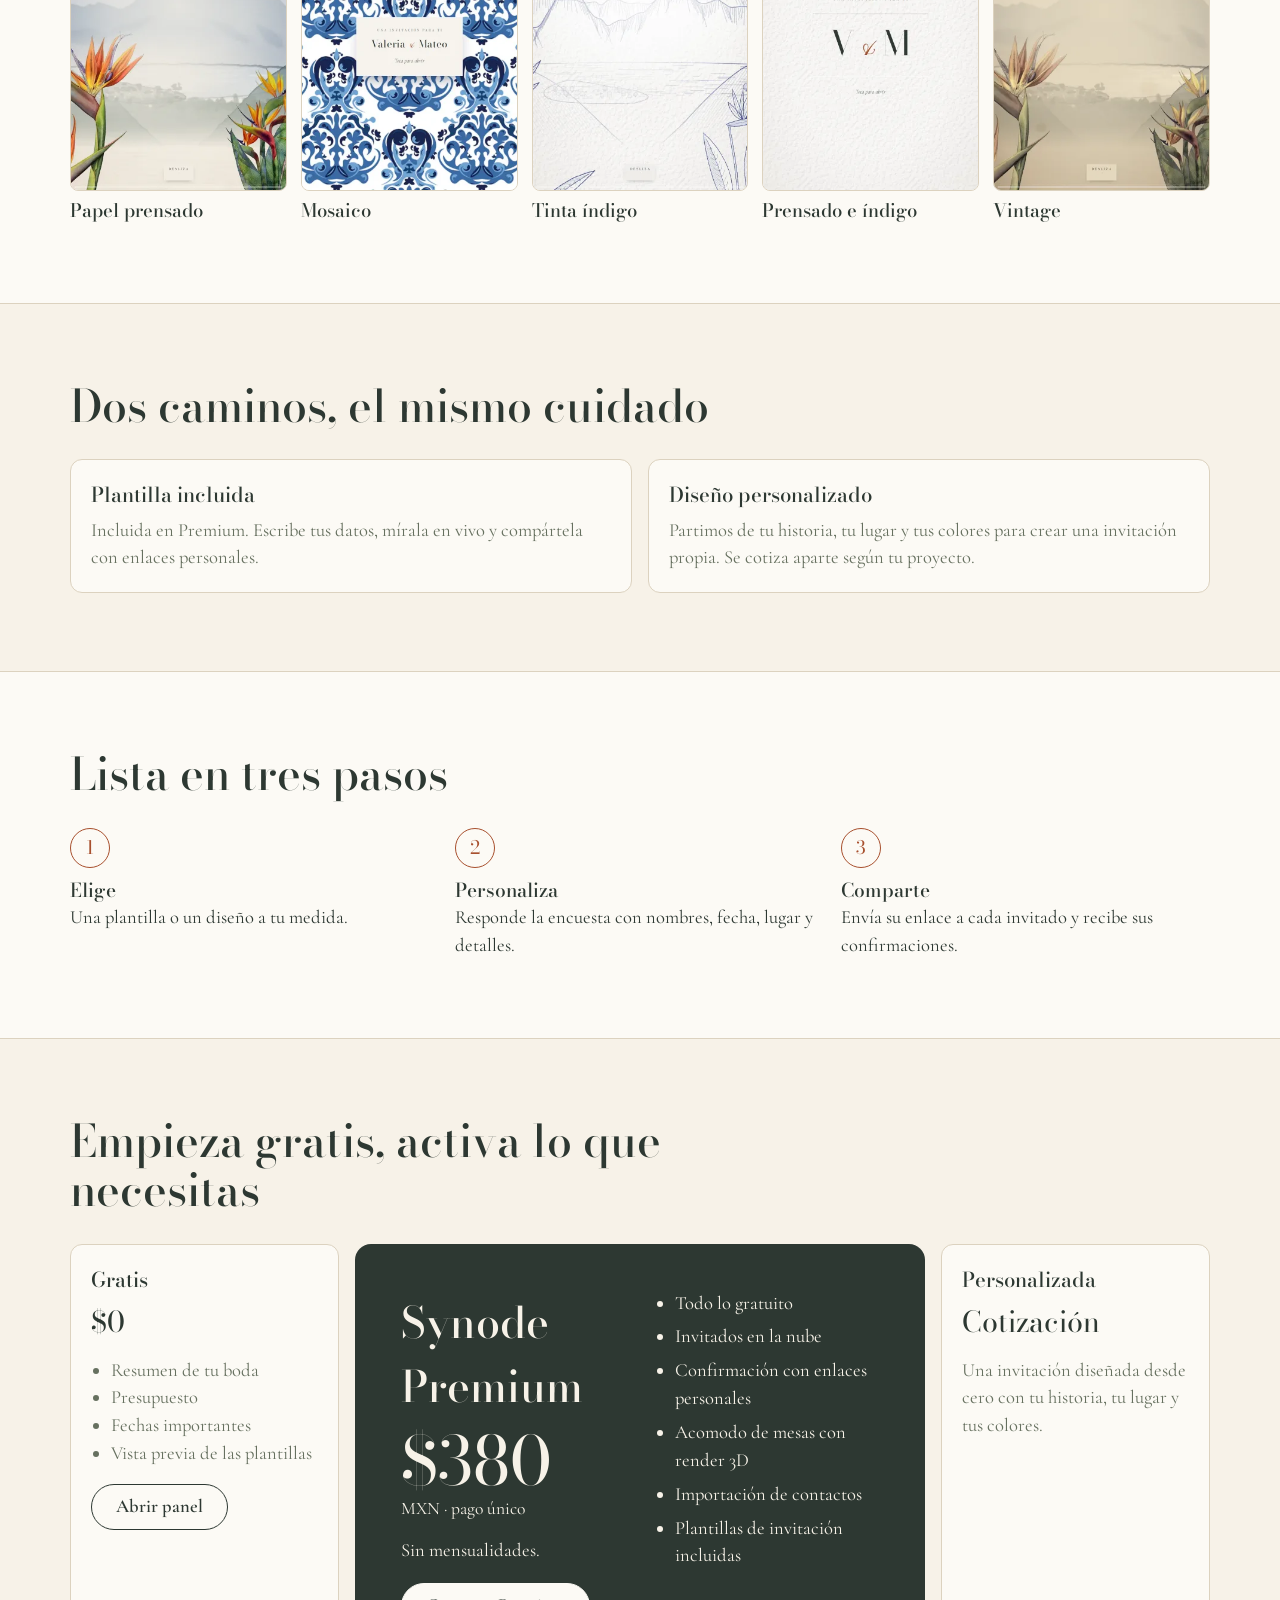
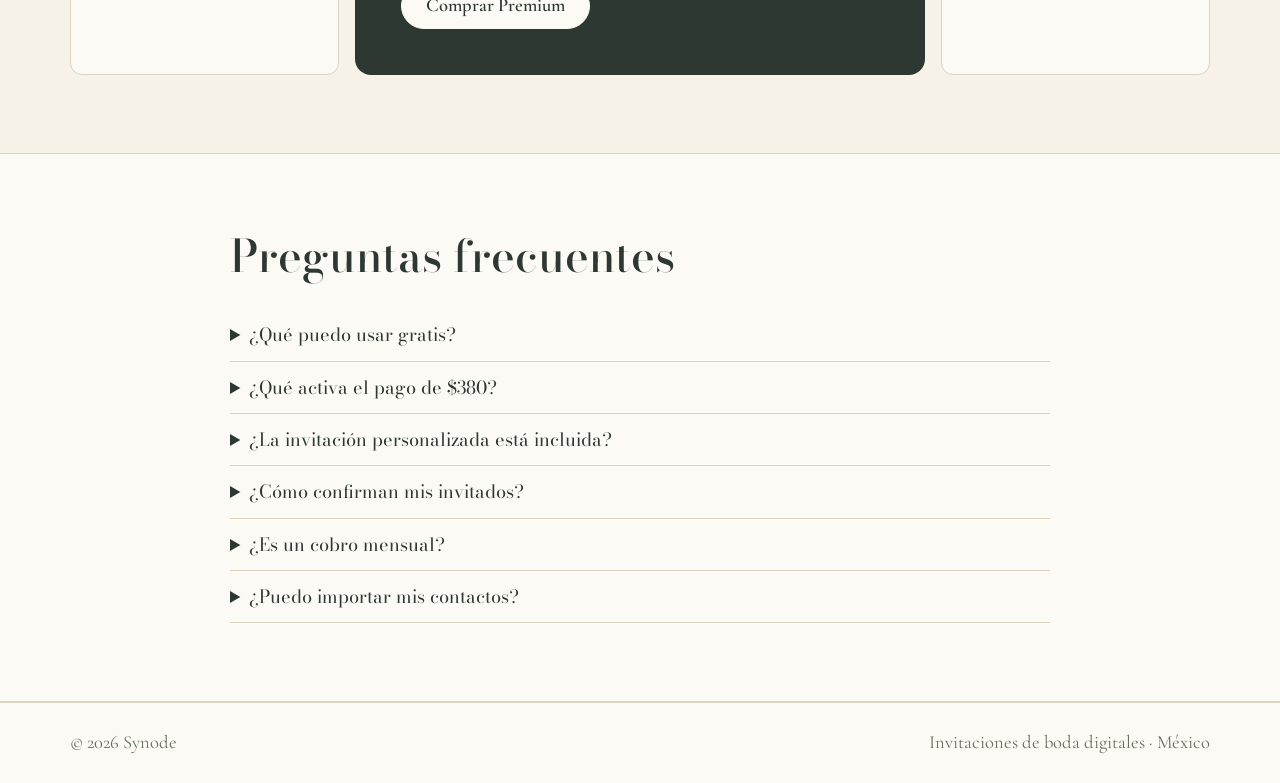
==== commit d6c43f24: "Synode como producto: portada de venta, galería de plantillas e invitación en bodas/2027 - Portada c" ====
--- a/index.html
+++ b/index.html
@@ -1,344 +1,207 @@
 <!doctype html>
-<html lang="es">
+<html lang="es-MX">
 <head>
   <meta charset="utf-8">
   <meta name="viewport" content="width=device-width, initial-scale=1, viewport-fit=cover">
-  <title>Alejandra &amp; Eliav · Nuestra boda</title>
-  <meta name="description" content="Invitación a la ceremonia civil de Alejandra y Eliav en Casa Virreinal Roja, Villa Gustavo A. Madero, Ciudad de México.">
-  <meta name="robots" content="noindex, nofollow">
+  <script>
+    /* Los enlaces que ya se compartieron de la invitación siguen llegando a ella */
+    (function () {
+      var q = new URLSearchParams(location.search), h = location.hash.slice(1);
+      if (q.has("variante") || ["abierta", "inicio", "historia", "lugar", "cuenta", "itinerario", "detalles", "confirmar"].indexOf(h) >= 0)
+        location.replace("bodas/2027/0001-alejandra-y-eliav/" + location.search + location.hash);
+    })();
+  </script>
+  <title>Invitaciones de boda digitales y planeador · Synode</title>
+  <meta name="description" content="Planea tu boda gratis con presupuesto y fechas. Con Premium, por $380 MXN en pago único: invitados en la nube, confirmaciones, mesas y plantillas de invitación.">
+  <link rel="canonical" href="https://synode.space/">
   <meta name="theme-color" content="#F7F2E8">
-  <meta name="color-scheme" content="light">
-  <meta property="og:title" content="Alejandra &amp; Eliav · Nuestra boda">
-  <meta property="og:description" content="Te invitamos a celebrar con nosotros en Casa Virreinal Roja, Ciudad de México.">
   <meta property="og:type" content="website">
+  <meta property="og:locale" content="es_MX">
+  <meta property="og:site_name" content="Synode">
   <meta property="og:url" content="https://synode.space/">
+  <meta property="og:title" content="Tu boda merece una invitación que se abra como un regalo">
+  <meta property="og:description" content="Plantillas de invitación, invitados en la nube, confirmaciones y mesas. Pago único de $380 MXN.">
+  <meta property="og:image" content="https://synode.space/img/plantillas/vintage.webp">
+  <meta name="twitter:card" content="summary_large_image">
   <link rel="icon" href="img/favicon.svg" type="image/svg+xml">
   <link rel="preconnect" href="https://fonts.googleapis.com">
   <link rel="preconnect" href="https://fonts.gstatic.com" crossorigin>
-  <link rel="stylesheet" href="https://fonts.googleapis.com/css2?family=Bodoni+Moda:ital,opsz,wght@0,6..96,400..700;1,6..96,400..600&family=Cormorant+Garamond:ital,wght@0,400;0,500;1,300;1,400;1,500&family=Pinyon+Script&display=swap">
-  <link rel="preload" as="image" href="img/escenas/fondo-damasco.webp" type="image/webp">
-  <link rel="preload" as="image" href="img/escenas/t-montes.webp" type="image/webp">
-  <link rel="stylesheet" href="css/site.css">
-  <script>document.documentElement.classList.add("js", "sellado");</script>
-  <script src="js/config.js"></script>
-  <script src="js/variantes.js"></script>
+  <link rel="stylesheet" href="https://fonts.googleapis.com/css2?family=Bodoni+Moda:ital,opsz,wght@0,6..96,400..700;1,6..96,400..600&family=Cormorant+Garamond:ital,wght@0,400;0,500;0,600;0,700;1,400&display=swap">
+  <link rel="stylesheet" href="css/marca.css">
+  <script type="application/ld+json">
+  {"@context":"https://schema.org","@graph":[
+    {"@type":"Organization","@id":"https://synode.space/#org","name":"Synode","url":"https://synode.space/"},
+    {"@type":"Product","name":"Synode Premium","description":"Plantillas de invitación de boda digital, lista de invitados en la nube, confirmación con enlaces personales y acomodo de mesas.","brand":{"@id":"https://synode.space/#org"},"image":"https://synode.space/img/plantillas/vintage.webp","offers":{"@type":"Offer","price":"380.00","priceCurrency":"MXN","availability":"https://schema.org/InStock","url":"https://synode.space/#precio"}}
+  ]}
+  </script>
+  <style>
+    .hero { background: linear-gradient(rgba(247,242,232,.9), rgba(247,242,232,.94)), url("img/escenas/fondo-damasco.webp") center / 560px; border-bottom: 1px solid var(--linea); }
+    .hero .ancho { display: grid; grid-template-columns: minmax(0, 1.08fr) minmax(0, .92fr); gap: 36px; align-items: center; padding-block: clamp(42px, 8vw, 88px); }
+    .hero h1 { margin: 0 0 16px; font-family: var(--display); font-weight: 500; font-size: clamp(2.45rem, 6.2vw, 4.6rem); line-height: 1.02; }
+    .hero h1 em { color: var(--acento); font-weight: 400; }
+    .hero p.sub { max-width: 34em; margin: 0 0 22px; font-size: 1.32rem; line-height: 1.35; }
+    .cta { display: flex; flex-wrap: wrap; gap: 10px; }
+    .duo { position: relative; min-height: 460px; }
+    .duo img { position: absolute; width: 58%; aspect-ratio: 3 / 4; object-fit: cover; object-position: top; border: 7px solid #fff; border-radius: 6px; box-shadow: 0 16px 38px rgba(55, 42, 26, .24); }
+    .duo img:nth-child(1) { left: 2%; top: 0; transform: rotate(-4deg); }
+    .duo img:nth-child(2) { right: 2%; bottom: 0; transform: rotate(3deg); }
+    section.bloque { padding-block: clamp(46px, 7vw, 78px); }
+    .bloque.alterno { background: var(--claro); border-block: 1px solid var(--linea); }
+    .cabeza { max-width: 42em; margin-bottom: 28px; }
+    .cabeza h2 { margin: 0 0 8px; font-family: var(--display); font-weight: 500; font-size: clamp(1.9rem, 4vw, 2.8rem); line-height: 1.1; }
+    .cabeza p { margin: 0; color: var(--suave); }
+    .rejilla { display: grid; grid-template-columns: repeat(auto-fit, minmax(min(100%, 250px), 1fr)); gap: 16px; }
+    .ficha { padding: 20px; border: 1px solid var(--linea); border-radius: 12px; background: var(--claro); }
+    .alterno .ficha { background: var(--papel); }
+    .ficha h3 { margin: 0 0 6px; font-family: var(--display); font-weight: 500; font-size: 1.28rem; }
+    .ficha p { margin: 0; color: var(--suave); }
+    .caminos { display: grid; grid-template-columns: repeat(auto-fit, minmax(min(100%, 320px), 1fr)); gap: 16px; }
+    .plantillas { display: grid; grid-template-columns: repeat(auto-fit, minmax(min(100%, 170px), 1fr)); gap: 14px; }
+    .plantilla { display: grid; gap: 6px; text-decoration: none; }
+    .plantilla img { width: 100%; aspect-ratio: 3 / 4; object-fit: cover; object-position: top; border: 1px solid var(--linea); border-radius: 8px; transition: transform .2s; }
+    .plantilla:hover img { transform: translateY(-3px); }
+    .plantilla b { font-family: var(--display); font-weight: 500; }
+    .pasos { display: grid; grid-template-columns: repeat(auto-fit, minmax(min(100%, 220px), 1fr)); gap: 16px; margin: 0; padding: 0; list-style: none; counter-reset: p; }
+    .pasos li { counter-increment: p; }
+    .pasos li::before { content: counter(p); display: grid; place-items: center; width: 38px; height: 38px; margin-bottom: 8px; border: 1px solid var(--acento); border-radius: 50%; color: var(--acento); font-family: var(--display); }
+    .pasos b { display: block; font-family: var(--display); font-weight: 500; font-size: 1.2rem; }
+    .precio { display: grid; grid-template-columns: minmax(0, 1fr) minmax(0, 1fr); gap: 30px; padding: clamp(24px, 5vw, 46px); border-radius: 16px; background: var(--tinta); color: var(--papel); }
+    .planes { display: grid; grid-template-columns: minmax(0, .8fr) minmax(0, 1.7fr) minmax(0, .8fr); gap: 16px; align-items: stretch; }
+    .planes .ficha ul { margin: 0 0 16px; padding-left: 1.1em; color: var(--suave); }
+    .monto-chico { margin: 2px 0 12px !important; color: var(--tinta) !important; font-family: var(--display); font-size: 1.8rem; }
+    .precio h2 { margin: 0 0 8px; font-family: var(--display); font-weight: 500; font-size: clamp(1.9rem, 4vw, 2.7rem); }
+    .monto { margin: 6px 0 16px; font-family: var(--display); font-size: clamp(2.7rem, 7vw, 4.2rem); line-height: 1; }
+    .monto small { display: block; margin-top: 6px; font-family: var(--texto); font-size: 1.1rem; }
+    .precio ul { margin: 0; padding-left: 1.1em; }
+    .precio li { margin-bottom: 6px; }
+    details { padding: 12px 0; border-bottom: 1px solid var(--linea); }
+    summary { cursor: pointer; font-family: var(--display); font-size: 1.14rem; }
+    details p { margin: 8px 0 0; color: var(--suave); }
+    footer { padding-block: 26px; border-top: 1px solid var(--linea); background: var(--claro); color: var(--suave); }
+    footer .ancho { display: flex; flex-wrap: wrap; justify-content: space-between; gap: 6px 20px; }
+    @media (max-width: 980px) { .planes { grid-template-columns: 1fr; } }
+    @media (max-width: 820px) {
+      .hero .ancho, .precio, .planes { grid-template-columns: 1fr; }
+      .duo { min-height: 104vw; max-height: 520px; }
+    }
+  </style>
 </head>
 <body>
-
-<!-- Papel de algodón fijo y la marca de la plancha: no se mueven nunca -->
-<div class="papel" aria-hidden="true"></div>
-<div class="plancha" aria-hidden="true"></div>
-
-<!-- Sello de cera crema: resina prensada con un sello de latón. Solo A & E, sin texto en la orilla.
-     Sello de tinta (variante tinta): estampa índigo con corona de laurel y A & E.
-     Variante vintage: el mismo sello en lacre rojo (colores por --cera, --cera-hundida y --cera-letra). -->
-<svg class="sprite" aria-hidden="true" focusable="false">
-  <defs>
-      <filter id="cera" x="-15%" y="-15%" width="130%" height="130%" color-interpolation-filters="sRGB">
-        <feGaussianBlur in="SourceAlpha" stdDeviation="5.5" result="h"/>
-        <feDiffuseLighting in="h" surfaceScale="7" diffuseConstant="1.14" lighting-color="#fff" result="dif"><feDistantLight azimuth="235" elevation="52"/></feDiffuseLighting>
-        <feSpecularLighting in="h" surfaceScale="7" specularConstant="0.5" specularExponent="18" lighting-color="#fff" result="esp"><feDistantLight azimuth="235" elevation="52"/></feSpecularLighting>
-        <feComposite in="dif" in2="SourceAlpha" operator="in" result="difIn"/>
-        <feComposite in="esp" in2="SourceAlpha" operator="in" result="espIn"/>
-        <feBlend in="SourceGraphic" in2="difIn" mode="multiply" result="base"/>
-        <feComposite in="base" in2="espIn" operator="arithmetic" k2="1" k3="1"/>
-      </filter>
-      <filter id="cera-hundida" x="-15%" y="-15%" width="130%" height="130%" color-interpolation-filters="sRGB">
-        <feGaussianBlur in="SourceAlpha" stdDeviation="2.4" result="h"/>
-        <feDiffuseLighting in="h" surfaceScale="-4.5" diffuseConstant="1.22" lighting-color="#fff" result="dif"><feDistantLight azimuth="235" elevation="52"/></feDiffuseLighting>
-        <feSpecularLighting in="h" surfaceScale="-4.5" specularConstant="0.28" specularExponent="14" lighting-color="#fff" result="esp"><feDistantLight azimuth="235" elevation="52"/></feSpecularLighting>
-        <feComposite in="dif" in2="SourceAlpha" operator="in" result="difIn"/>
-        <feComposite in="esp" in2="SourceAlpha" operator="in" result="espIn"/>
-        <feBlend in="SourceGraphic" in2="difIn" mode="multiply" result="base"/>
-        <feComposite in="base" in2="espIn" operator="arithmetic" k2="1" k3="1"/>
-      </filter>
-      <filter id="cera-letra" x="-15%" y="-15%" width="130%" height="130%" color-interpolation-filters="sRGB">
-        <feGaussianBlur in="SourceAlpha" stdDeviation="1.1" result="h"/>
-        <feDiffuseLighting in="h" surfaceScale="2.6" diffuseConstant="1.22" lighting-color="#fff" result="dif"><feDistantLight azimuth="235" elevation="52"/></feDiffuseLighting>
-        <feSpecularLighting in="h" surfaceScale="2.6" specularConstant="0.45" specularExponent="22" lighting-color="#fff" result="esp"><feDistantLight azimuth="235" elevation="52"/></feSpecularLighting>
-        <feComposite in="dif" in2="SourceAlpha" operator="in" result="difIn"/>
-        <feComposite in="esp" in2="SourceAlpha" operator="in" result="espIn"/>
-        <feBlend in="SourceGraphic" in2="difIn" mode="multiply" result="base"/>
-        <feComposite in="base" in2="espIn" operator="arithmetic" k2="1" k3="1"/>
-      </filter>
-      <filter id="tinta-sello" x="-6%" y="-6%" width="112%" height="112%" color-interpolation-filters="sRGB">
-        <feTurbulence type="fractalNoise" baseFrequency=".05" numOctaves="2" seed="3" result="n"/>
-        <feDisplacementMap in="SourceGraphic" in2="n" scale="2.6" xChannelSelector="R" yChannelSelector="G" result="d"/>
-        <feGaussianBlur in="d" stdDeviation="1.3" result="corrida"/>
-        <feColorMatrix in="corrida" values="1 0 0 0 0  0 1 0 0 0  0 0 1 0 0  0 0 0 .28 0" result="corridaSuave"/>
-        <feTurbulence type="fractalNoise" baseFrequency=".7" numOctaves="2" seed="12" result="g"/>
-        <feColorMatrix in="g" values="0 0 0 0 0  0 0 0 0 0  0 0 0 0 0  -1.2 0 0 0 1.4" result="ga"/>
-        <feTurbulence type="fractalNoise" baseFrequency=".022" numOctaves="2" seed="40" result="m"/>
-        <feColorMatrix in="m" values="0 0 0 0 0  0 0 0 0 0  0 0 0 0 0  -1 0 0 0 1.5" result="ma"/>
-        <feComposite in="ga" in2="ma" operator="arithmetic" k1="1" k2=".25" result="carga"/>
-        <feComposite in="d" in2="carga" operator="in" result="estampa"/>
-        <feMerge><feMergeNode in="corridaSuave"/><feMergeNode in="estampa"/></feMerge>
-      </filter>
-    <symbol id="sello-tinta" viewBox="0 0 240 240">
-      <g filter="url(#tinta-sello)">
-        <circle cx="120" cy="120" r="109" fill="none" stroke="#26357A" stroke-width="5.5"/>
-        <circle cx="120" cy="120" r="101" fill="none" stroke="#26357A" stroke-width="1.4"/>
-        <path d="M137.5 202.2L144.5 200.4L151.3 198.0L157.9 195.0L164.2 191.4L170.2 187.4L175.8 182.8L181.0 177.8L185.7 172.3L190.0 166.5L193.7 160.3L196.9 153.8L199.5 147.1L201.6 140.1L203.0 133.0L203.8 125.9L204.0 118.6L203.6 111.4L202.5 104.3L200.9 97.2L198.6 90.4L195.8 83.7L192.4 77.3L188.4 71.3L184.0 65.6L179.1 60.3L173.7 55.4L167.9 51.0L161.8 47.2L155.4 43.8L148.7 41.1M102.5 202.2L95.5 200.4L88.7 198.0L82.1 195.0L75.8 191.4L69.8 187.4L64.2 182.8L59.0 177.8L54.3 172.3L50.0 166.5L46.3 160.3L43.1 153.8L40.5 147.1L38.4 140.1L37.0 133.0L36.2 125.9L36.0 118.6L36.4 111.4L37.5 104.3L39.1 97.2L41.4 90.4L44.2 83.7L47.6 77.3L51.6 71.3L56.0 65.6L60.9 60.3L66.3 55.4L72.1 51.0L78.2 47.2L84.6 43.8L91.3 41.1" fill="none" stroke="#26357A" stroke-width="1.6" stroke-linecap="round"/>
-        <path d="M159.1 194.3Q165.7 198.6 173.0 196.0Q166.5 191.7 159.1 194.3ZM159.1 194.3Q165.4 189.8 165.6 182.0Q159.3 186.5 159.1 194.3ZM177.8 180.9Q185.0 183.2 191.2 178.8Q184.0 176.6 177.8 180.9ZM177.8 180.9Q182.5 175.0 180.7 167.7Q176.0 173.6 177.8 180.9ZM192.2 163.0Q199.5 163.2 204.0 157.5Q196.7 157.3 192.2 163.0ZM192.2 163.0Q195.0 156.2 191.4 149.9Q188.5 156.7 192.2 163.0ZM201.1 141.8Q207.9 140.0 210.7 133.6Q203.9 135.3 201.1 141.8ZM201.1 141.8Q202.0 134.8 197.0 129.9Q196.1 136.9 201.1 141.8ZM204.0 118.9Q209.9 115.5 210.7 108.8Q204.9 112.2 204.0 118.9ZM204.0 118.9Q203.0 112.2 197.0 109.0Q198.0 115.7 204.0 118.9ZM200.6 96.2Q205.1 91.5 204.1 85.1Q199.6 89.7 200.6 96.2ZM200.6 96.2Q197.8 90.3 191.5 88.8Q194.2 94.7 200.6 96.2ZM191.1 75.2Q194.1 69.7 191.5 64.0Q188.5 69.5 191.1 75.2ZM191.1 75.2Q187.0 70.4 180.8 70.8Q184.8 75.5 191.1 75.2ZM176.3 57.6Q177.6 51.8 173.7 47.2Q172.4 53.0 176.3 57.6ZM176.3 57.6Q171.3 54.3 165.6 56.2Q170.6 59.5 176.3 57.6ZM157.2 44.7Q156.9 39.0 152.2 35.7Q152.5 41.5 157.2 44.7ZM157.2 44.7Q151.8 42.9 147.0 46.1Q152.5 47.9 157.2 44.7ZM80.9 194.3Q80.7 186.5 74.4 182.0Q74.6 189.8 80.9 194.3ZM80.9 194.3Q73.5 191.7 67.0 196.0Q74.3 198.6 80.9 194.3ZM62.2 180.9Q64.0 173.6 59.3 167.7Q57.5 175.0 62.2 180.9ZM62.2 180.9Q56.0 176.6 48.8 178.8Q55.0 183.2 62.2 180.9ZM47.8 163.0Q51.5 156.7 48.6 149.9Q45.0 156.2 47.8 163.0ZM47.8 163.0Q43.3 157.3 36.0 157.5Q40.5 163.2 47.8 163.0ZM38.9 141.8Q43.9 136.9 43.0 129.9Q38.0 134.8 38.9 141.8ZM38.9 141.8Q36.1 135.3 29.3 133.6Q32.1 140.0 38.9 141.8ZM36.0 118.9Q42.0 115.7 43.0 109.0Q37.0 112.2 36.0 118.9ZM36.0 118.9Q35.1 112.2 29.3 108.8Q30.1 115.5 36.0 118.9ZM39.4 96.2Q45.8 94.7 48.5 88.8Q42.2 90.3 39.4 96.2ZM39.4 96.2Q40.4 89.7 35.9 85.1Q34.9 91.5 39.4 96.2ZM48.9 75.2Q55.2 75.5 59.2 70.8Q53.0 70.4 48.9 75.2ZM48.9 75.2Q51.5 69.5 48.5 64.0Q45.9 69.7 48.9 75.2ZM63.7 57.6Q69.4 59.5 74.4 56.2Q68.7 54.3 63.7 57.6ZM63.7 57.6Q67.6 53.0 66.3 47.2Q62.4 51.8 63.7 57.6ZM82.8 44.7Q87.5 47.9 93.0 46.1Q88.2 42.9 82.8 44.7ZM82.8 44.7Q87.5 41.5 87.8 35.7Q83.1 39.0 82.8 44.7Z" fill="#26357A"/>
-        <path d="M120 27l3.5 5.5-3.5 5.5-3.5-5.5z M120 203l3 4.5-3 4.5-3-4.5z" fill="#26357A"/>
-        <g fill="#26357A">
-          <text x="82" y="139" text-anchor="middle" font-family="'Bodoni Moda', Georgia, serif" font-size="50" font-weight="500">A</text>
-          <text x="120" y="142" text-anchor="middle" font-family="'Pinyon Script', cursive" font-size="54">&amp;</text>
-          <text x="159" y="139" text-anchor="middle" font-family="'Bodoni Moda', Georgia, serif" font-size="50" font-weight="500">E</text>
-        </g>
-      </g>
-    </symbol>
-    <symbol id="sello-cera" viewBox="0 0 240 240">
-      <path d="M227.5 120.0L228.0 123.8L228.0 127.6L227.8 131.3L227.1 135.1L226.1 138.7L224.7 142.3L223.1 145.7L221.4 149.1L219.5 152.3L217.7 155.5L215.9 158.7L214.1 161.9L212.5 165.1L210.9 168.3L209.4 171.6L207.7 174.8L206.0 178.0L204.1 181.1L202.0 184.1L199.8 186.9L197.3 189.6L194.6 192.1L191.9 194.4L189.1 196.7L186.3 199.1L183.7 201.5L181.1 204.0L178.5 206.7L175.9 209.5L173.2 212.1L170.3 214.5L167.1 216.5L163.7 218.1L160.0 219.1L156.3 219.7L152.5 220.0L148.7 220.0L144.9 219.8L141.2 219.5L137.5 219.2L133.9 218.8L130.3 218.4L126.9 218.2L123.4 218.0L120.0 218.0L116.6 218.1L113.1 218.3L109.6 218.5L106.1 218.8L102.6 218.9L99.0 218.9L95.4 218.6L91.9 218.1L88.4 217.4L84.9 216.5L81.5 215.3L78.1 214.1L74.8 212.8L71.4 211.4L68.0 210.1L64.6 208.7L61.1 207.4L57.5 206.0L54.0 204.5L50.5 202.8L47.1 201.0L43.9 198.8L40.9 196.4L38.3 193.6L35.9 190.6L33.9 187.3L32.2 183.8L30.7 180.2L29.5 176.6L28.4 172.9L27.3 169.3L26.3 165.7L25.3 162.2L24.3 158.7L23.3 155.2L22.3 151.7L21.4 148.3L20.7 144.8L20.2 141.2L19.9 137.6L19.9 134.1L20.1 130.5L20.5 127.0L21.0 123.5L21.5 120.0L22.1 116.6L22.5 113.2L22.9 109.8L23.1 106.4L23.2 102.9L23.2 99.4L23.2 95.9L23.3 92.3L23.5 88.7L24.0 85.0L24.7 81.5L25.6 78.0L26.8 74.6L28.3 71.2L29.9 68.0L31.6 64.7L33.3 61.6L35.2 58.4L37.1 55.2L39.1 52.1L41.2 49.0L43.4 46.1L45.9 43.2L48.5 40.6L51.3 38.1L54.3 35.9L57.4 33.9L60.7 32.1L64.1 30.5L67.5 29.1L71.0 27.8L74.5 26.7L77.9 25.5L81.4 24.4L84.7 23.1L88.1 21.8L91.4 20.4L94.8 18.9L98.2 17.4L101.7 16.0L105.2 14.6L108.8 13.5L112.5 12.6L116.2 12.1L120.0 12.0L123.8 12.2L127.5 12.8L131.2 13.7L134.8 14.8L138.3 16.0L141.8 17.4L145.2 18.7L148.6 20.1L152.0 21.5L155.4 22.9L158.7 24.3L161.9 25.9L165.1 27.6L168.1 29.5L171.0 31.7L173.7 34.0L176.3 36.6L178.7 39.2L181.0 41.9L183.3 44.6L185.6 47.1L188.1 49.5L190.7 51.7L193.3 54.0L196.0 56.2L198.5 58.6L201.0 61.2L203.2 63.9L205.4 66.6L207.6 69.4L209.7 72.3L211.7 75.3L213.6 78.3L215.3 81.5L216.9 84.7L218.2 88.1L219.5 91.5L220.6 94.9L221.7 98.4L222.8 101.9L223.9 105.4L225.0 109.0L226.0 112.6L226.9 116.3Z" style="fill: var(--cera, #E8D7B8)" filter="url(#cera)"/>
-      <circle cx="120" cy="121" r="74" style="fill: var(--cera-hundida, #E5D4B5)" filter="url(#cera-hundida)"/>
-      <g style="fill: var(--cera-letra, #EADBBF)" filter="url(#cera-letra)">
-        <text x="82" y="139" text-anchor="middle" font-family="'Bodoni Moda', Georgia, serif" font-size="50" font-weight="500">A</text>
-        <text x="120" y="142" text-anchor="middle" font-family="'Pinyon Script', cursive" font-size="54">&amp;</text>
-        <text x="159" y="139" text-anchor="middle" font-family="'Bodoni Moda', Georgia, serif" font-size="50" font-weight="500">E</text>
-      </g>
-    </symbol>
-  </defs>
-</svg>
-
-<!-- ============ SELLO DE ENTRADA: cera crema sobre papel blanco con flores en relieve; bloquea el scroll hasta abrirse ============ -->
-<div class="intro" id="intro" role="dialog" aria-modal="true" aria-labelledby="intro-titulo">
-  <p class="intro__para" id="intro-titulo">Una invitación para ti</p>
-
-  <button class="sello" id="sello" type="button" aria-label="Abrir la invitación" disabled>
-    <svg class="sello__arte" viewBox="0 0 240 240" aria-hidden="true"><use href="#sello-cera"/></svg>
-    <!-- Variante papel: A & E impreso en el papel de algodón, sin sello -->
-    <span class="sello__mono" aria-hidden="true">A<i>&amp;</i>E</span>
-    <span class="sello__aro" aria-hidden="true"></span>
-  </button>
-
-  <!-- Variante mosaico: placa de papel sobre el damasco; al tocar, el mosaico se rompe -->
-  <button class="intro__placa" id="romper" type="button" disabled>
-    <span class="intro__placa-para">Una invitación para ti</span>
-    <span class="intro__placa-nombres">Alejandra <i>&amp;</i> Eliav</span>
-    <span class="intro__placa-toca">Toca para abrir</span>
-  </button>
-
-  <p class="intro__pista" aria-live="polite"><span class="intro__cargando">Preparando tu invitación…</span><span class="intro__toca">Toca <span class="intro__que">el sello </span>para abrir</span></p>
-</div>
+<header class="barra"><div class="ancho">
+  <a class="logo" href="./">Synode</a>
+  <nav aria-label="Principal">
+    <a href="#incluye">Qué incluye</a><a href="#plantillas">Plantillas</a><a href="#precio">Precio</a>
+    <a class="btn chico" href="plantillas/">Crear invitación</a>
+  </nav>
+</div></header>
 
 <main>
-
-  <!-- ============ ESCENA 1 · Tetelpan y aves del paraíso ============ -->
-  <section class="escena escena--tetelpan" id="inicio" data-escena aria-label="Nos casamos">
-    <div class="escena__escenario">
-      <div class="capas" aria-hidden="true">
-        <img class="capa capa--ancha capa--montes" data-capa data-y="-3" src="img/escenas/t-montes.webp" data-tinta="img/escenas/i-montes.webp" alt="" width="1440" height="900" fetchpriority="high">
-        <img class="capa capa--tallos" data-capa data-y="-6" data-s=".06" src="img/escenas/t-tallos.webp" data-tinta="img/escenas/i-tallos.webp" alt="" width="504" height="1000">
-        <img class="capa capa--pintura" data-capa data-y="-9" data-s=".1" src="img/escenas/t-pintura.webp" data-tinta="img/escenas/i-pintura.webp" alt="" width="564" height="757">
+  <section class="hero"><div class="ancho">
+    <div>
+      <p class="volada">Invitaciones de boda digitales</p>
+      <h1>Una invitación que se abre <em>como un regalo</em></h1>
+      <p class="sub">Elige una plantilla o cotiza un diseño a tu medida. Envía un enlace personal a cada invitado y organiza tu boda desde un solo panel.</p>
+      <div class="cta"><a class="btn" href="plantillas/">Crear mi invitación</a><a class="btn sec" href="planeacion/">Planear gratis</a><a class="btn sec" href="bodas/2027/0001-alejandra-y-eliav/">Ver una invitación real</a></div>
+    </div>
+    <div class="duo" aria-hidden="true"><img src="img/plantillas/sello.webp" alt="" width="360" height="480"><img src="img/plantillas/vintage.webp" alt="" width="360" height="480"></div>
+  </div></section>
+
+  <section class="bloque" id="incluye"><div class="ancho">
+    <div class="cabeza"><h2>Todo lo de tu boda, en un solo lugar</h2><p>De la primera invitación al acomodo de la última mesa.</p></div>
+    <div class="rejilla">
+      <article class="ficha"><h3>Invitación animada</h3><p>Sello que se abre, escenas ilustradas, cuenta regresiva, ubicación y calendario.</p></article>
+      <article class="ficha"><h3>Enlaces personales</h3><p>Cada invitado ve su nombre al abrir y lo encuentra listo al confirmar.</p></article>
+      <article class="ficha"><h3>Confirmaciones directas</h3><p>Las respuestas llegan a tu WhatsApp o correo, con número de personas y mensaje.</p></article>
+      <article class="ficha"><h3>Lista de invitados</h3><p>Importa contactos de iPhone o Android con foto, teléfono y correo.</p></article>
+      <article class="ficha"><h3>Acomodo de mesas</h3><p>Formas en U, T, L, cuadrado y más, con fuente, pista y altar en un render 3D.</p></article>
+      <article class="ficha"><h3>Presupuesto y fechas</h3><p>Lleva lo estimado, lo pagado y cada fecha límite sin perder de vista nada.</p></article>
+    </div>
+  </div></section>
+
+  <section class="bloque alterno" id="plantillas"><div class="ancho">
+    <div class="cabeza"><h2>Elige tu estilo</h2><p>Toca una plantilla, responde una encuesta breve y mira tu invitación en vivo.</p></div>
+    <div class="plantillas">
+      <a class="plantilla" href="plantillas/?estilo=sello"><img src="img/plantillas/sello.webp" alt="Plantilla Papel prensado" width="360" height="480" loading="lazy"><b>Papel prensado</b></a>
+      <a class="plantilla" href="plantillas/?estilo=mosaico"><img src="img/plantillas/mosaico.webp" alt="Plantilla Mosaico" width="360" height="480" loading="lazy"><b>Mosaico</b></a>
+      <a class="plantilla" href="plantillas/?estilo=tinta"><img src="img/plantillas/tinta.webp" alt="Plantilla Tinta índigo" width="360" height="480" loading="lazy"><b>Tinta índigo</b></a>
+      <a class="plantilla" href="plantillas/?estilo=prensado-indigo"><img src="img/plantillas/prensado-indigo.webp" alt="Plantilla Prensado e índigo" width="360" height="480" loading="lazy"><b>Prensado e índigo</b></a>
+      <a class="plantilla" href="plantillas/?estilo=vintage"><img src="img/plantillas/vintage.webp" alt="Plantilla Vintage" width="360" height="480" loading="lazy"><b>Vintage</b></a>
+    </div>
+  </div></section>
+
+  <section class="bloque"><div class="ancho">
+    <div class="cabeza"><h2>Dos caminos, el mismo cuidado</h2></div>
+    <div class="caminos">
+      <article class="ficha"><h3>Plantilla incluida</h3><p>Incluida en Premium. Escribe tus datos, mírala en vivo y compártela con enlaces personales.</p></article>
+      <article class="ficha"><h3>Diseño personalizado</h3><p>Partimos de tu historia, tu lugar y tus colores para crear una invitación propia. Se cotiza aparte según tu proyecto.</p></article>
+    </div>
+  </div></section>
+
+  <section class="bloque alterno"><div class="ancho">
+    <div class="cabeza"><h2>Lista en tres pasos</h2></div>
+    <ol class="pasos">
+      <li><b>Elige</b>Una plantilla o un diseño a tu medida.</li>
+      <li><b>Personaliza</b>Responde la encuesta con nombres, fecha, lugar y detalles.</li>
+      <li><b>Comparte</b>Envía su enlace a cada invitado y recibe sus confirmaciones.</li>
+    </ol>
+  </div></section>
+
+  <section class="bloque" id="precio"><div class="ancho">
+    <div class="cabeza"><h2>Empieza gratis, activa lo que necesitas</h2></div>
+    <div class="planes">
+      <article class="ficha">
+        <h3>Gratis</h3>
+        <p class="monto-chico">$0</p>
+        <ul>
+          <li>Resumen de tu boda</li>
+          <li>Presupuesto</li>
+          <li>Fechas importantes</li>
+          <li>Vista previa de las plantillas</li>
+        </ul>
+        <a class="btn sec" href="planeacion/">Abrir panel</a>
+      </article>
+      <div class="precio">
+        <div>
+          <h2>Synode Premium</h2>
+          <p class="monto">$380 <small>MXN · pago único</small></p>
+          <p>Sin mensualidades.</p>
+          <a class="btn claro" data-comprar href="https://buy.stripe.com/00waEW4Vxgv0gq338Ddby00" rel="noopener">Comprar Premium</a>
+        </div>
+        <ul>
+          <li>Todo lo gratuito</li>
+          <li>Invitados en la nube</li>
+          <li>Confirmación con enlaces personales</li>
+          <li>Acomodo de mesas con render 3D</li>
+          <li>Importación de contactos</li>
+          <li>Plantillas de invitación incluidas</li>
+        </ul>
       </div>
-
-      <div class="escena__texto">
-        <div class="fase fase--portada" data-fase="0 .64">
-          <p class="volada prensa">Gustavo A. Madero · Ciudad de México</p>
-          <h1 class="nombres">
-            <span class="nombres__uno prensa letras">Alejandra</span>
-            <span class="nombres__y prensa">&amp;</span>
-            <span class="nombres__dos prensa letras">Eliav</span>
-          </h1>
-          <div class="fase fase--anidada" data-fase=".3 .64">
-            <p class="sobrelinea prensa">Nos casamos · Ceremonia civil</p>
-            <div class="filete prensa" aria-hidden="true"><span></span><i></i><span></span></div>
-            <p class="fecha prensa" data-boda="fecha-larga">Fecha por confirmar</p>
-          </div>
-        </div>
-
-        <div class="fase fase--invitacion" data-fase=".64 1.01">
-          <span class="monograma prensa" aria-hidden="true">A<i>&amp;</i>E</span>
-          <p class="parrafo-grande prensa">Queremos invitarte a conmemorar esta unión.</p>
-          <div class="padres">
-            <div class="prensa"><h2 class="etiqueta">Padres del novio</h2><p>Por confirmar</p></div>
-            <div class="prensa"><h2 class="etiqueta">Padres de la novia</h2><p>Por confirmar</p></div>
-          </div>
-        </div>
-      </div>
-
-      <a class="desliza" href="#historia"><span>Desliza</span><i aria-hidden="true"></i></a>
-    </div>
-  </section>
-
-  <!-- ============ SECCIÓN 2 · Fotos de la pareja ============ -->
-  <section class="historia" id="historia" aria-labelledby="historia-titulo">
-    <header class="encabezado encabezado--historia">
-      <img class="historia__ramo prensa" src="img/escenas/t-ramo.webp" data-tinta="img/escenas/i-ramo.webp" alt="" width="807" height="841" loading="lazy" aria-hidden="true">
-      <p class="encabezado__script prensa">Nuestra historia</p>
-      <h2 class="encabezado__titulo prensa" id="historia-titulo">Alejandra <i>&amp;</i> Eliav</h2>
-      <div class="filete prensa" aria-hidden="true"><span></span><i></i><span></span></div>
-    </header>
-
-    <div class="album">
-      <figure class="lamina lamina--1" data-vel="-.06">
-        <div class="lamina__papel prensa">
-          <div class="foto" data-foto="img/foto-1.webp"><span class="foto__ciego" aria-hidden="true">A<i>&amp;</i>E</span></div>
-          <figcaption><span class="lamina__num">I</span>Cómo nos conocimos</figcaption>
-        </div>
-      </figure>
-      <figure class="lamina lamina--2" data-vel=".08">
-        <div class="lamina__papel prensa">
-          <div class="foto" data-foto="img/foto-2.webp"><span class="foto__ciego" aria-hidden="true">A<i>&amp;</i>E</span></div>
-          <figcaption><span class="lamina__num">II</span>La propuesta</figcaption>
-        </div>
-      </figure>
-      <figure class="lamina lamina--3" data-vel="-.03">
-        <div class="lamina__papel prensa">
-          <div class="foto" data-foto="img/foto-3.webp"><span class="foto__ciego" aria-hidden="true">A<i>&amp;</i>E</span></div>
-          <figcaption><span class="lamina__num">III</span>Para siempre</figcaption>
-        </div>
-      </figure>
-    </div>
-  </section>
-
-  <!-- ============ ESCENA 3 · Fachada de Casa Virreinal Roja con su fuente ============ -->
-  <section class="escena escena--arco" id="lugar" data-escena aria-label="Dónde y cuándo">
-    <div class="escena__escenario">
-      <!-- La casa aparece completa y sin título; al bajar, la cámara se acerca a la puerta (data-zoom="desde hasta"),
-           el portón se abre y el título se imprime en blanco sobre el interior oscuro -->
-      <div class="capas capas--arco" aria-hidden="true" data-zoom=".12 .42" data-puerta=".5 .655" data-hueco=".139">
-        <img class="capa capa--ancha" data-capa data-y="-2" src="img/escenas/a-muro.webp" data-tinta="img/escenas/i-muro.webp" alt="" width="2400" height="1500" loading="lazy">
-        <!-- Portón: dos hojas que se abren hacia dentro (data-abre="desde hasta"); dentro está oscuro -->
-        <div class="capa capa--ancha puerta" data-capa data-y="-2" data-abre=".3 .46">
-          <img class="puerta__hoja puerta__hoja--izq" src="img/escenas/a-puerta-izq.webp" data-tinta="img/escenas/i-puerta-izq.webp" alt="" width="2400" height="1500" loading="lazy">
-          <img class="puerta__hoja puerta__hoja--der" src="img/escenas/a-puerta-der.webp" data-tinta="img/escenas/i-puerta-der.webp" alt="" width="2400" height="1500" loading="lazy">
-        </div>
-        <img class="capa capa--ancha" data-capa data-y="-3" src="img/escenas/a-fuente.webp" data-tinta="img/escenas/i-fuente.webp" alt="" width="2400" height="1500" loading="lazy">
-        <img class="capa capa--ancha capa--bajo" data-capa data-y="-5" src="img/escenas/a-plantas.webp" data-tinta="img/escenas/i-plantas.webp" alt="" width="2400" height="1500" loading="lazy">
-      </div>
-
-      <div class="escena__texto escena__texto--arco">
-        <div class="fase" data-fase=".44 .66">
-          <p class="encabezado__script prensa">Dónde y cuándo</p>
-          <!-- Fecha fija del título: si cambia la fecha en js/config.js, cámbiala aquí también -->
-          <h2 class="lugar__nombre prensa letras">31.01.27 CDMX</h2>
-          <p class="lugar__dir lugar__dir--grande prensa">5 de Mayo, Villa Gustavo A. Madero, 07050 Ciudad de México</p>
-        </div>
-        <div class="fase" data-fase=".66 .84">
-          <h3 class="etiqueta prensa">Ceremonia civil</h3>
-          <p class="lugar__hora prensa" data-boda="hora">Hora por confirmar</p>
-          <p class="lugar__dir prensa">Casa Virreinal Roja · Gustavo A. Madero</p>
-          <a class="boton prensa" href="https://www.google.com/maps/search/?api=1&amp;query=Casa%20Virreinal%20Roja%2C%205%20de%20Mayo%2C%20Villa%20Gustavo%20A.%20Madero%2C%2007050%20Ciudad%20de%20M%C3%A9xico%2C%20CDMX" target="_blank" rel="noopener">Ver mapa</a>
-        </div>
-        <div class="fase" data-fase=".84 1.01">
-          <h3 class="etiqueta prensa">Recepción</h3>
-          <p class="lugar__hora prensa">Hora por confirmar</p>
-          <p class="lugar__dir prensa">Lugar por confirmar</p>
-        </div>
-      </div>
-    </div>
-  </section>
-
-  <!-- ============ Cuenta regresiva ============ -->
-  <section class="seccion" id="cuenta" aria-labelledby="cuenta-titulo">
-    <header class="encabezado">
-      <p class="encabezado__script prensa">Faltan</p>
-      <h2 class="encabezado__titulo prensa" id="cuenta-titulo">Cuenta regresiva</h2>
-    </header>
-    <div class="cuenta" data-cuenta>
-      <div class="prensa"><b data-c="d">—</b><span>Días</span></div>
-      <div class="prensa"><b data-c="h">—</b><span>Horas</span></div>
-      <div class="prensa"><b data-c="m">—</b><span>Minutos</span></div>
-      <div class="prensa"><b data-c="s">—</b><span>Segundos</span></div>
-    </div>
-    <p class="nota prensa" data-cuenta-nota>La fecha se anunciará muy pronto.</p>
-    <p class="nota hoy prensa" data-hoy hidden aria-live="off"></p>
-    <a class="boton boton--linea prensa" data-calendario href="#" target="_blank" rel="noopener" hidden>Agregar al calendario</a>
-  </section>
-
-  <!-- ============ Itinerario ============ -->
-  <section class="seccion" id="itinerario" aria-labelledby="itinerario-titulo">
-    <header class="encabezado">
-      <p class="encabezado__script prensa">El gran día</p>
-      <h2 class="encabezado__titulo prensa" id="itinerario-titulo">Itinerario</h2>
-    </header>
-    <ol class="programa">
-      <li class="prensa"><span class="programa__que">Ceremonia civil</span><span class="programa__puntos" aria-hidden="true"></span><span class="programa__hora" data-boda="hora">— : —</span></li>
-      <li class="prensa"><span class="programa__que">Cóctel de bienvenida</span><span class="programa__puntos" aria-hidden="true"></span><span class="programa__hora">— : —</span></li>
-      <li class="prensa"><span class="programa__que">Entrada de los novios</span><span class="programa__puntos" aria-hidden="true"></span><span class="programa__hora">— : —</span></li>
-      <li class="prensa"><span class="programa__que">Cena</span><span class="programa__puntos" aria-hidden="true"></span><span class="programa__hora">— : —</span></li>
-      <li class="prensa"><span class="programa__que">Primer baile</span><span class="programa__puntos" aria-hidden="true"></span><span class="programa__hora">— : —</span></li>
-      <li class="prensa"><span class="programa__que">¡A bailar!</span><span class="programa__puntos" aria-hidden="true"></span><span class="programa__hora">— : —</span></li>
-    </ol>
-  </section>
-
-  <!-- ============ Detalles ============ -->
-  <section class="seccion" id="detalles" aria-labelledby="detalles-titulo">
-    <header class="encabezado">
-      <p class="encabezado__script prensa">Para tomar en cuenta</p>
-      <h2 class="encabezado__titulo prensa" id="detalles-titulo">Detalles</h2>
-    </header>
-    <div class="detalles">
-      <article class="detalle prensa">
-        <h3 class="etiqueta">Código de vestimenta</h3>
-        <p class="detalle__grande">Formal rústico</p>
-        <p>Te sugerimos tonos suaves y naturales. Reservamos el blanco para la novia.</p>
-        <ul class="muestras" aria-label="Paleta sugerida">
-          <li style="--c:#E9D3C6" title="Rubor"></li>
-          <li style="--c:#EDE0BF" title="Mantequilla"></li>
-          <li style="--c:#C3CDB6" title="Salvia"></li>
-          <li style="--c:#B9C9CC" title="Maguey"></li>
-          <li style="--c:#A8502E" title="Terracota"></li>
-        </ul>
+      <article class="ficha">
+        <h3>Personalizada</h3>
+        <p class="monto-chico">Cotización</p>
+        <p>Una invitación diseñada desde cero con tu historia, tu lugar y tus colores.</p>
       </article>
-      <article class="detalle prensa">
-        <h3 class="etiqueta">Mesa de regalos</h3>
-        <p class="detalle__grande">Tu presencia</p>
-        <p>Es nuestro mejor regalo. Si deseas tener un detalle con nosotros, la mesa de regalos estará disponible próximamente.</p>
-      </article>
-      <article class="detalle prensa">
-        <h3 class="etiqueta">Comparte</h3>
-        <p class="detalle__grande" data-boda="hashtag">#AlejandraYEliav</p>
-        <p>Usa nuestro hashtag en tus fotos para que podamos revivir el día contigo.</p>
-      </article>
-    </div>
-  </section>
-
-  <!-- ============ RSVP ============ -->
-  <section class="seccion" id="confirmar" aria-labelledby="confirmar-titulo">
-    <header class="encabezado">
-      <p class="encabezado__script prensa">Te esperamos</p>
-      <h2 class="encabezado__titulo prensa" id="confirmar-titulo">Confirma tu asistencia</h2>
-      <p class="nota prensa" data-boda="confirmar-antes" hidden></p>
-    </header>
-
-    <form class="tarjeta rsvp prensa" id="rsvp" novalidate>
-      <label class="campo">
-        <span>Nombre completo</span>
-        <input name="nombre" type="text" autocomplete="name" required>
-      </label>
-      <fieldset class="campo campo--opciones">
-        <legend>¿Nos acompañas?</legend>
-        <label><input type="radio" name="asiste" value="Sí, ahí estaré" checked> <span>Sí, ahí estaré</span></label>
-        <label><input type="radio" name="asiste" value="No podré asistir"> <span>No podré asistir</span></label>
-      </fieldset>
-      <label class="campo">
-        <span>Número de personas</span>
-        <select name="personas">
-          <option>1</option><option>2</option><option>3</option><option>4</option><option>5</option>
-        </select>
-      </label>
-      <label class="campo">
-        <span>Mensaje para los novios <em>(opcional)</em></span>
-        <textarea name="mensaje" rows="3"></textarea>
-      </label>
-      <button class="boton" type="submit">Enviar confirmación</button>
-      <p class="rsvp__estado" role="status" aria-live="polite"></p>
-    </form>
-  </section>
-
-  <footer class="pie">
-    <span class="pie__mono prensa" aria-hidden="true">A<i>&amp;</i>E</span>
-    <svg class="pie__sello prensa" viewBox="0 0 240 240" aria-hidden="true"><use href="#sello-cera"/></svg>
-    <p class="pie__gracias prensa">Gracias por ser parte de nuestra historia</p>
-    <p class="pie__fecha prensa" data-boda="fecha-corta"></p>
-  </footer>
+    </div>
+  </div></section>
+
+  <section class="bloque alterno"><div class="ancho" style="max-width:820px">
+    <div class="cabeza"><h2>Preguntas frecuentes</h2></div>
+    <details><summary>¿Qué puedo usar gratis?</summary><p>Resumen, presupuesto y fechas importantes. También puedes llenar la encuesta y ver tu invitación antes de comprar.</p></details>
+    <details><summary>¿Qué activa el pago de $380?</summary><p>Invitados en la nube, confirmaciones con enlaces personales, acomodo de mesas, importación de contactos y las plantillas de invitación.</p></details>
+    <details><summary>¿La invitación personalizada está incluida?</summary><p>No. Las plantillas están incluidas y el diseño personalizado se cotiza aparte.</p></details>
+    <details><summary>¿Cómo confirman mis invitados?</summary><p>Abren su enlace personal, llenan un formulario breve y la respuesta se envía a tu WhatsApp o correo.</p></details>
+    <details><summary>¿Es un cobro mensual?</summary><p>No. Synode Premium es un pago único de $380 MXN, procesado de forma segura por Stripe.</p></details>
+    <details><summary>¿Puedo importar mis contactos?</summary><p>Sí. Puedes subir un archivo de contactos de iPhone, Mac, iCloud o Android, con foto, teléfono y correo opcionales.</p></details>
+  </div></section>
 </main>
 
-<script src="js/escenas.js"></script>
-<script src="js/sello.js"></script>
-<script src="js/invitacion.js"></script>
-<script src="js/recorrido.js"></script>
+<script src="js/nube-config.js"></script>
+<script>
+  /* Con la nube activa, la compra pasa por el panel para quedar ligada a una cuenta */
+  if (window.SYNODE_NUBE && SYNODE_NUBE.url && SYNODE_NUBE.anonKey)
+    document.querySelectorAll("[data-comprar]").forEach(function (a) { a.href = "planeacion/#invitados"; });
+</script>
+
+<footer><div class="ancho"><span>© 2026 Synode</span><span>Invitaciones de boda digitales · México</span></div></footer>
 </body>
 </html>
--- a/css/marca.css
+++ b/css/marca.css
@@ -0,0 +1,31 @@
+/* Marca Synode: portada, plantillas e índices. La invitación usa css/site.css. */
+:root {
+  --papel: #F7F2E8; --claro: #FCFAF5; --sombra: #E7DFD0; --linea: #DCD2BF;
+  --tinta: #2D3832; --suave: #66705F; --acento: #A8502E; --acento-osc: #84391D; --oro: #B6975E;
+  --display: "Bodoni Moda", "Didot", "Bodoni 72", Georgia, serif;
+  --texto: "Cormorant Garamond", Garamond, Georgia, serif;
+}
+* { box-sizing: border-box; }
+html { scroll-behavior: smooth; -webkit-text-size-adjust: 100%; }
+@media (prefers-reduced-motion: reduce) { html { scroll-behavior: auto; } }
+body { margin: 0; background: var(--papel); color: var(--tinta); font-family: var(--texto); font-size: 1.16rem; line-height: 1.5; overflow-wrap: break-word; }
+img { max-width: 100%; height: auto; }
+a { color: inherit; }
+:focus-visible { outline: 2px solid var(--acento); outline-offset: 2px; }
+.ancho { width: min(1140px, 100% - 32px); margin-inline: auto; }
+.barra { border-bottom: 1px solid var(--linea); background: var(--claro); }
+.barra .ancho { display: flex; flex-wrap: wrap; align-items: center; justify-content: space-between; gap: 6px 22px; min-height: 62px; padding-block: 8px; }
+.barra nav { display: flex; flex-wrap: wrap; align-items: center; gap: 4px 20px; }
+.barra nav a { text-decoration: none; }
+.barra nav a:hover { color: var(--acento); }
+.logo { font-family: var(--display); font-size: 1.55rem; letter-spacing: .04em; text-decoration: none; }
+.titulo { margin: 0 0 12px; font-family: var(--display); font-weight: 500; font-size: clamp(2rem, 5vw, 3rem); line-height: 1.08; }
+.volada { margin: 0 0 12px; color: var(--acento); font-size: .92rem; font-weight: 700; letter-spacing: .14em; text-transform: uppercase; }
+.nota { color: var(--suave); }
+.btn { display: inline-flex; align-items: center; justify-content: center; min-height: 46px; padding: 8px 24px; border: 1px solid var(--tinta); border-radius: 99px; background: var(--tinta); color: var(--claro); font: inherit; font-weight: 600; text-align: center; text-decoration: none; cursor: pointer; }
+.btn:hover { background: var(--acento-osc); border-color: var(--acento-osc); }
+.btn.sec { background: transparent; color: var(--tinta); }
+.btn.sec:hover { background: var(--claro); border-color: var(--acento); color: var(--acento-osc); }
+.btn.claro { background: var(--claro); border-color: var(--claro); color: var(--tinta); }
+.btn.claro:hover { background: #fff; color: var(--acento-osc); }
+.btn.chico { min-height: 34px; padding: 3px 14px; font-size: .95rem; flex: none; }
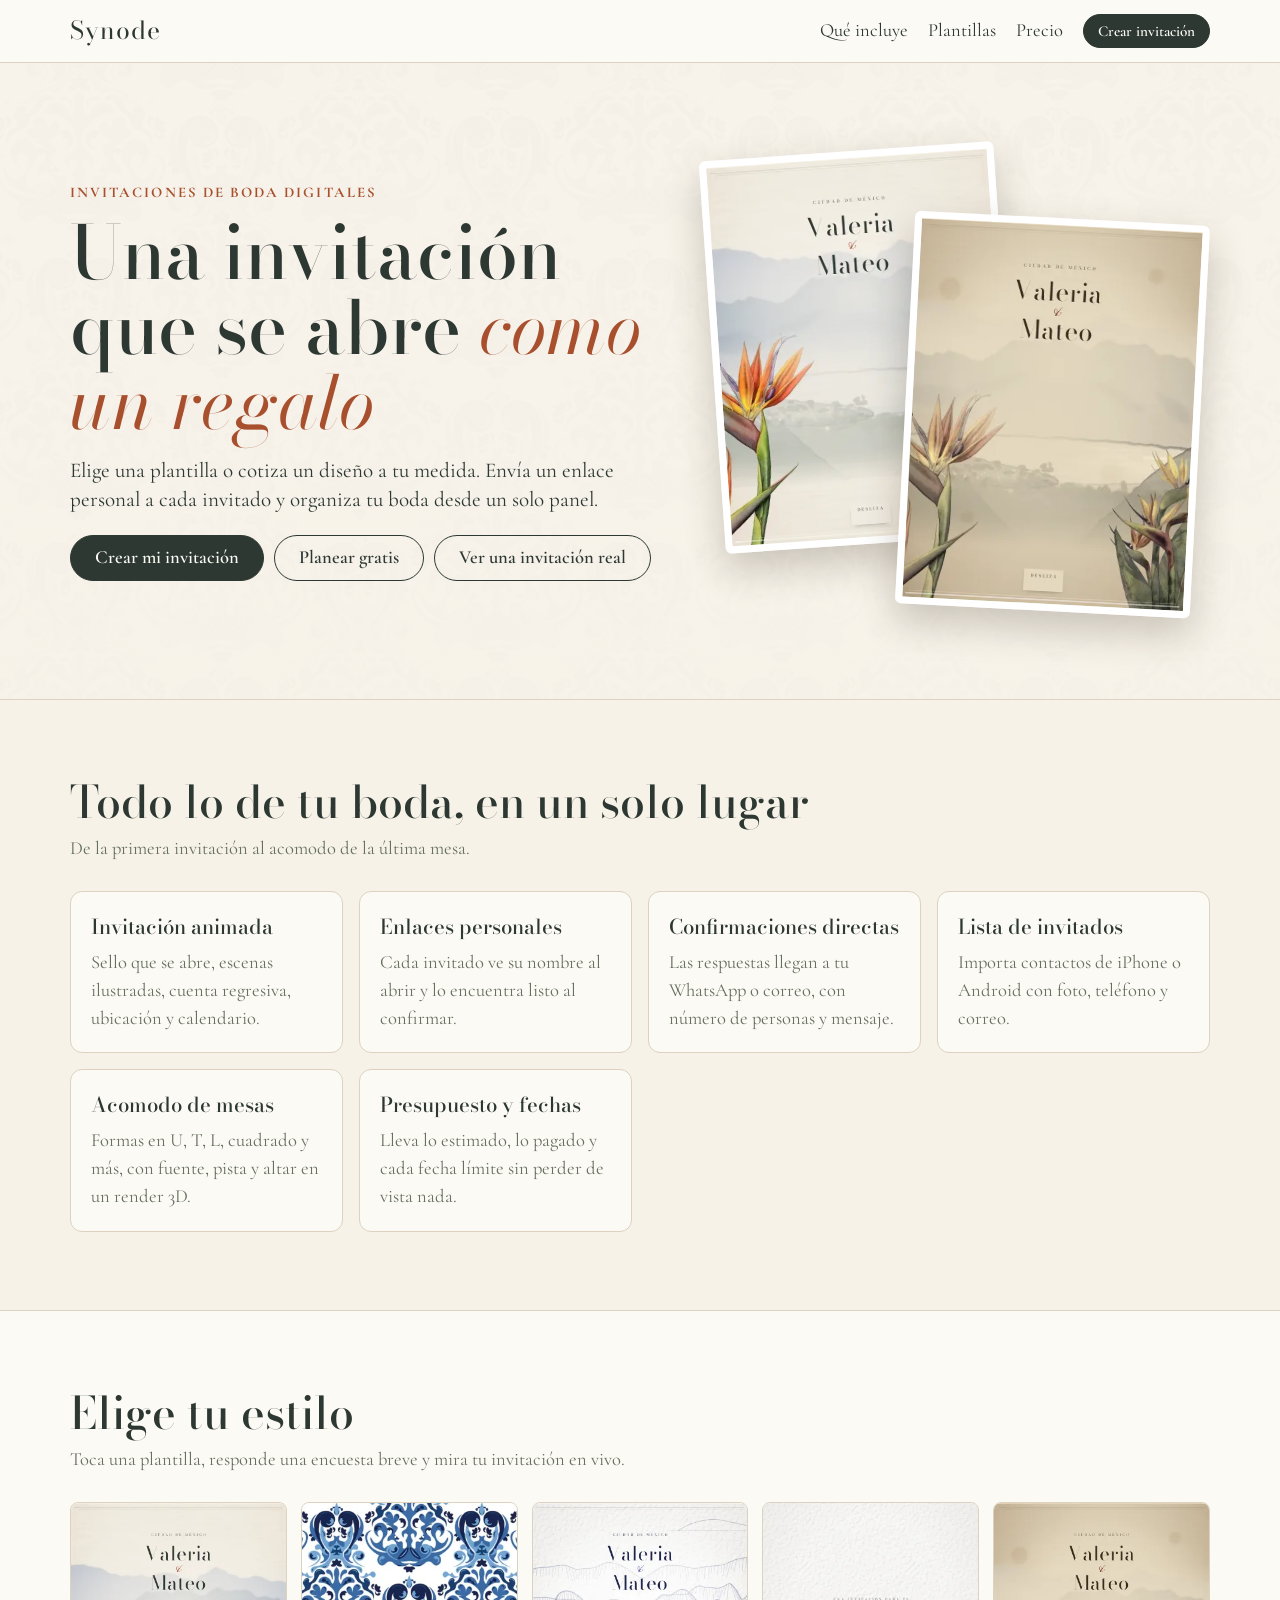
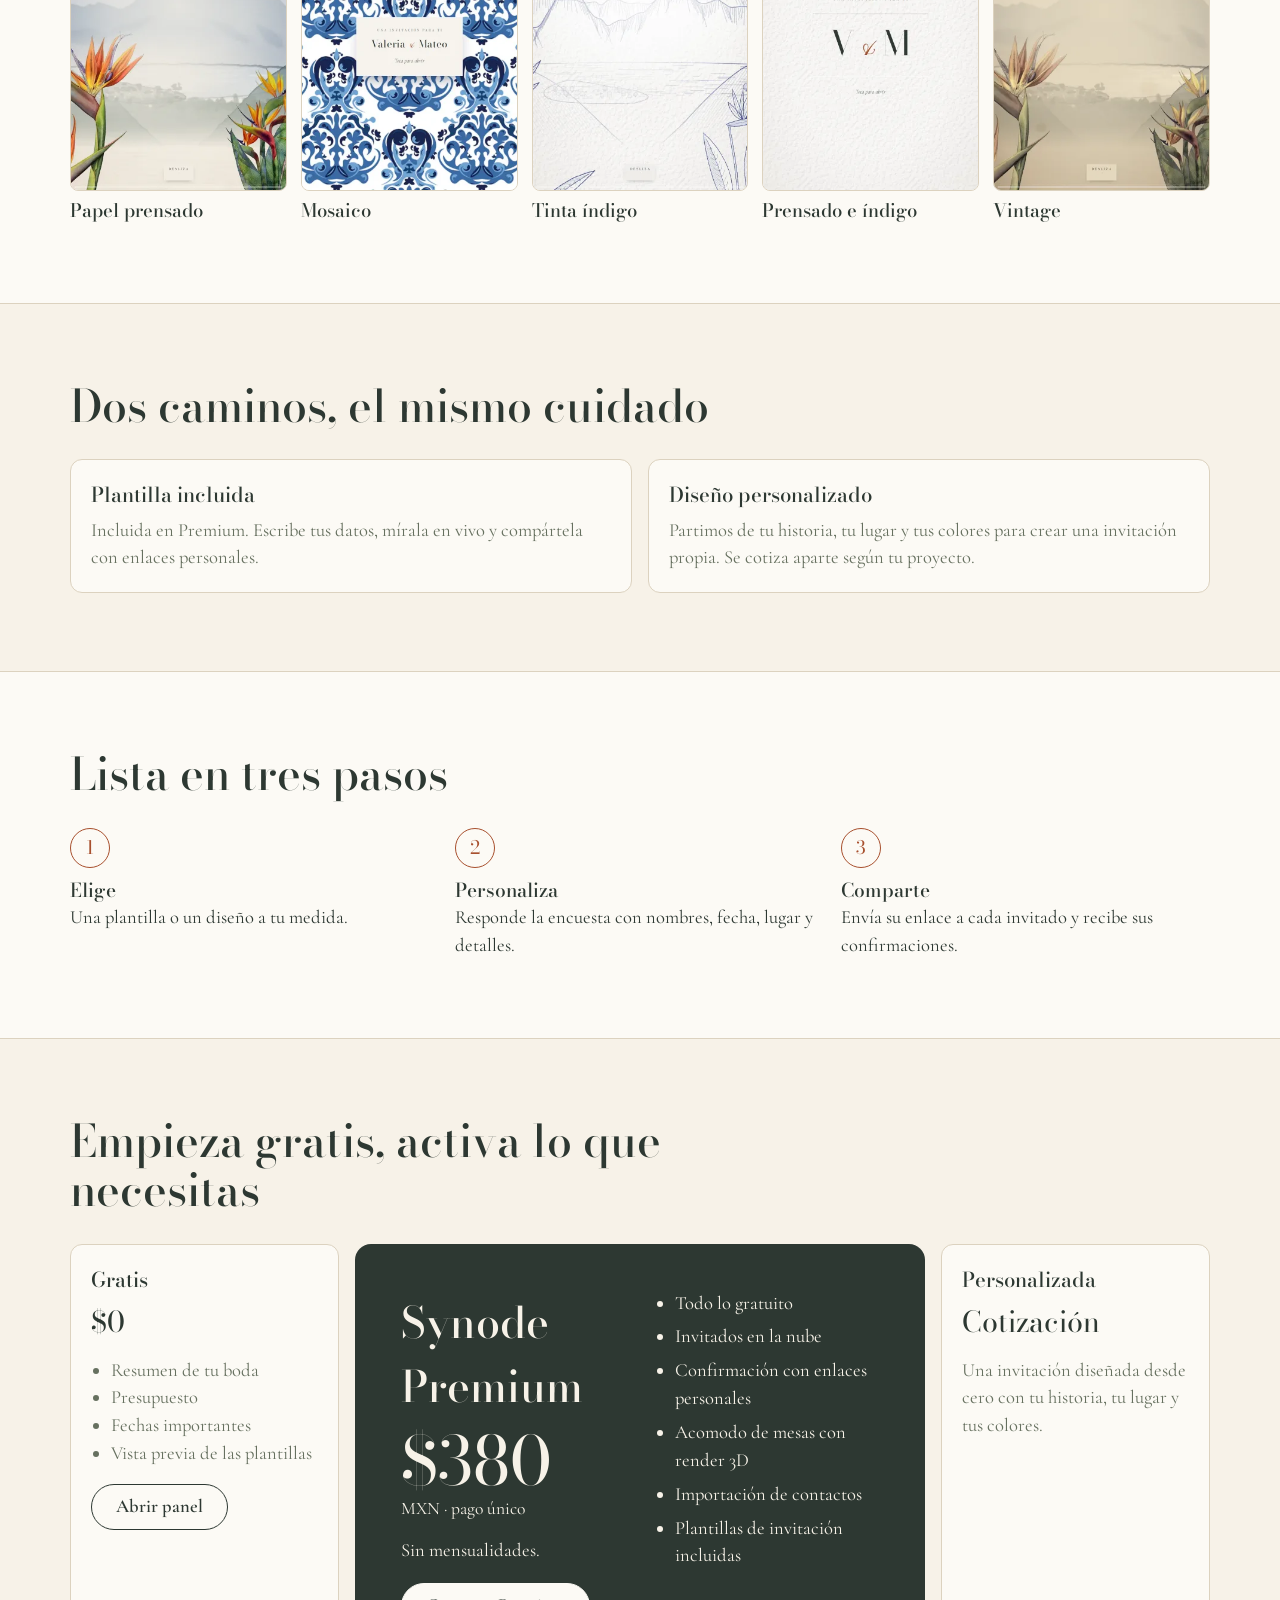
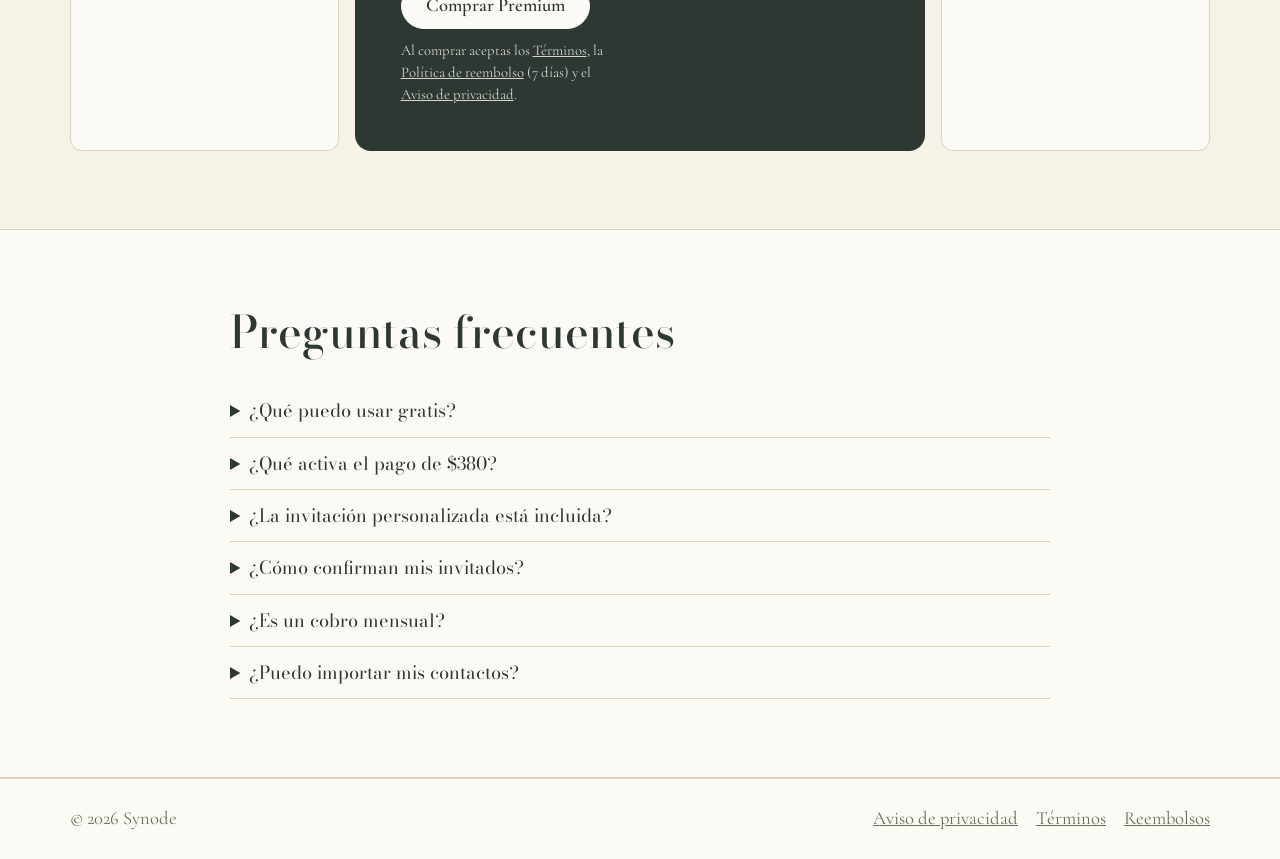
==== commit 2ef98055: "Páginas legales antes de vender, registro de uso Premium y panel genérico - Aviso de privacidad, Tér" ====
--- a/index.html
+++ b/index.html
@@ -166,6 +166,7 @@
           <p class="monto">$380 <small>MXN · pago único</small></p>
           <p>Sin mensualidades.</p>
           <a class="btn claro" data-comprar href="https://buy.stripe.com/00waEW4Vxgv0gq338Ddby00" rel="noopener">Comprar Premium</a>
+          <p class="acepta">Al comprar aceptas los <a href="terminos/">Términos</a>, la <a href="reembolsos/">Política de reembolso</a> (7 días) y el <a href="aviso-de-privacidad/">Aviso de privacidad</a>.</p>
         </div>
         <ul>
           <li>Todo lo gratuito</li>
@@ -202,6 +203,6 @@
     document.querySelectorAll("[data-comprar]").forEach(function (a) { a.href = "planeacion/#invitados"; });
 </script>
 
-<footer><div class="ancho"><span>© 2026 Synode</span><span>Invitaciones de boda digitales · México</span></div></footer>
+<footer><div class="ancho"><span>© 2026 Synode</span><nav aria-label="Legal" style="display:flex;flex-wrap:wrap;gap:4px 18px"><a href="aviso-de-privacidad/">Aviso de privacidad</a><a href="terminos/">Términos</a><a href="reembolsos/">Reembolsos</a></nav></div></footer>
 </body>
 </html>
--- a/css/marca.css
+++ b/css/marca.css
@@ -29,3 +29,16 @@
 .btn.claro { background: var(--claro); border-color: var(--claro); color: var(--tinta); }
 .btn.claro:hover { background: #fff; color: var(--acento-osc); }
 .btn.chico { min-height: 34px; padding: 3px 14px; font-size: .95rem; flex: none; }
+
+/* Páginas legales: aviso de privacidad, términos y reembolsos */
+.legal { max-width: 780px; padding-block: clamp(36px, 7vw, 72px); }
+.legal h2 { margin: 34px 0 8px; font-family: var(--display); font-weight: 500; font-size: 1.6rem; line-height: 1.15; }
+.legal li { margin-bottom: 6px; }
+.legal .fecha { color: var(--suave); }
+.legal .caja { padding: 16px 20px; border: 1px solid var(--linea); border-radius: 10px; background: var(--claro); }
+.pendiente { padding: 0 4px; border-radius: 4px; background: #F3D9A4; }
+.pie-legal { padding-block: 26px; border-top: 1px solid var(--linea); background: var(--claro); color: var(--suave); }
+.pie-legal .ancho { display: flex; flex-wrap: wrap; justify-content: space-between; gap: 6px 20px; }
+.pie-legal nav { display: flex; flex-wrap: wrap; gap: 4px 18px; }
+.acepta { margin: 10px 0 0; font-size: .92rem; opacity: .85; }
+.acepta a { text-decoration: underline; }
